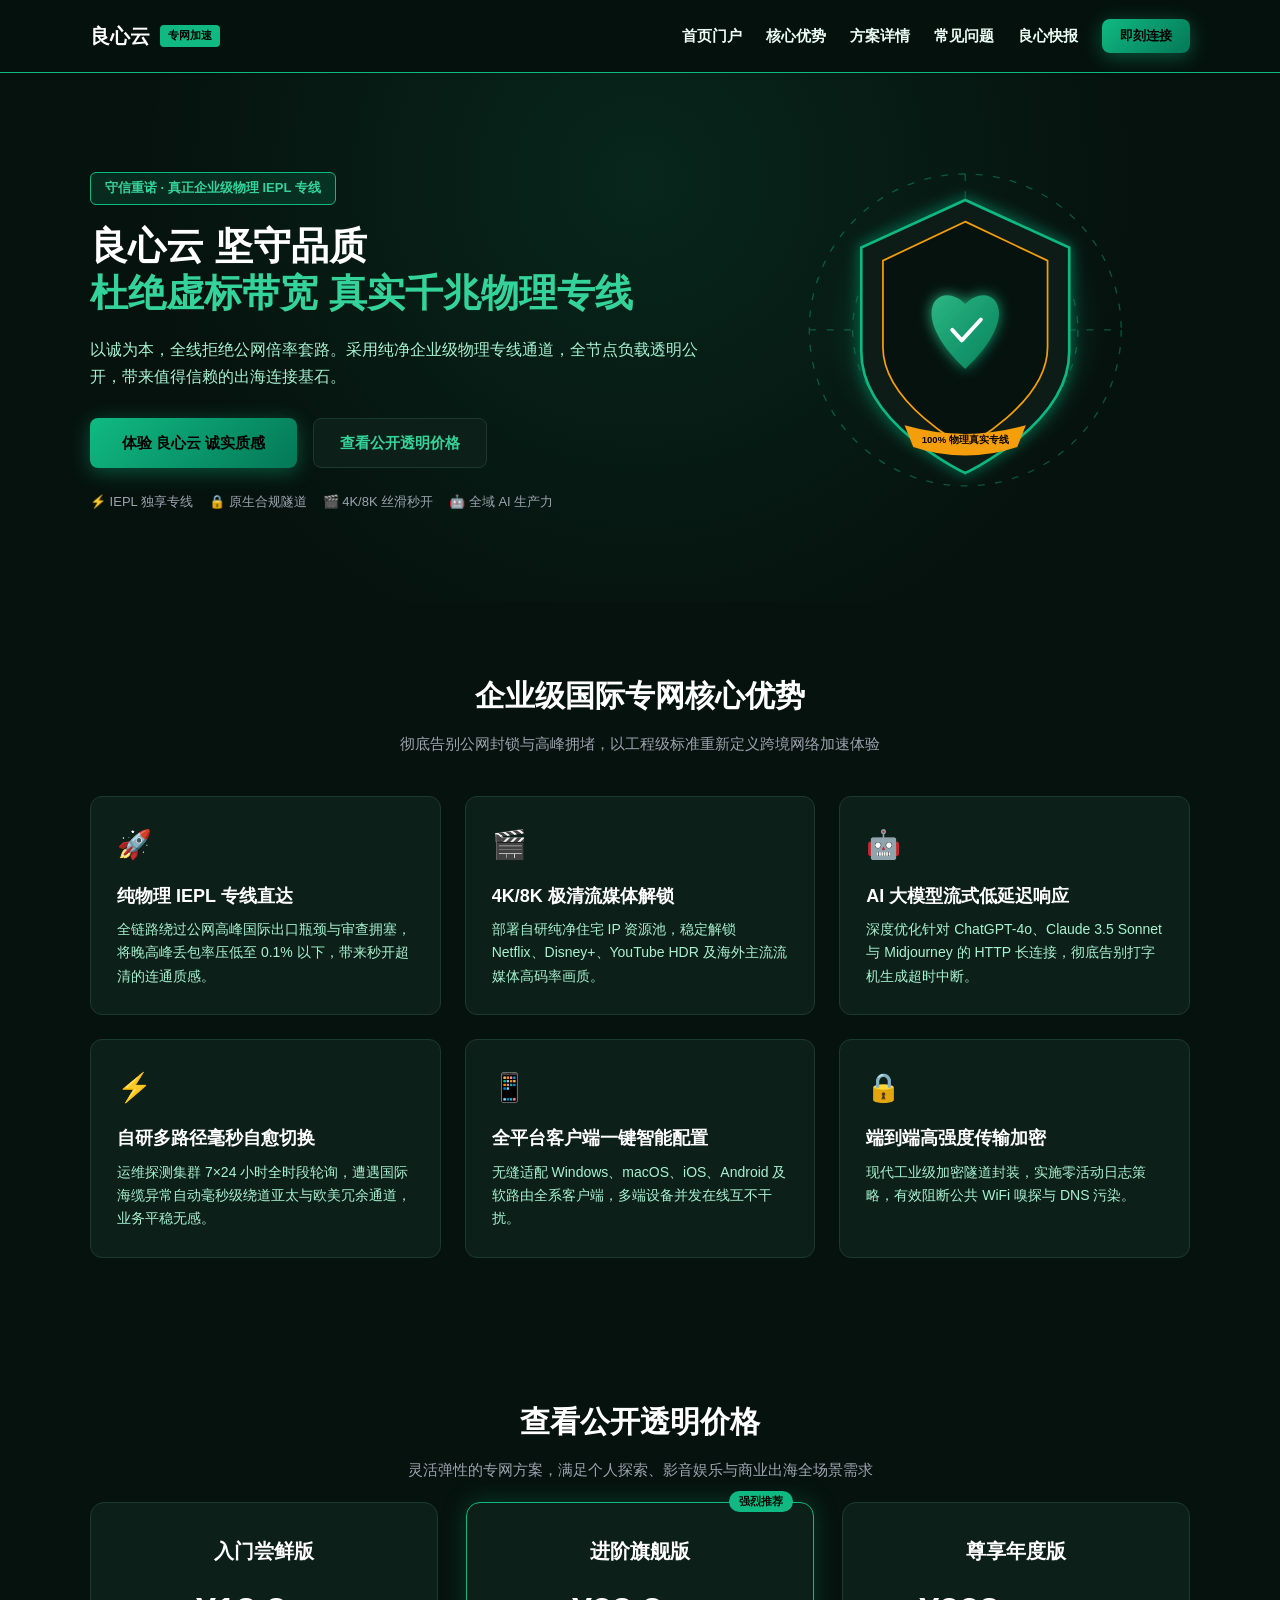
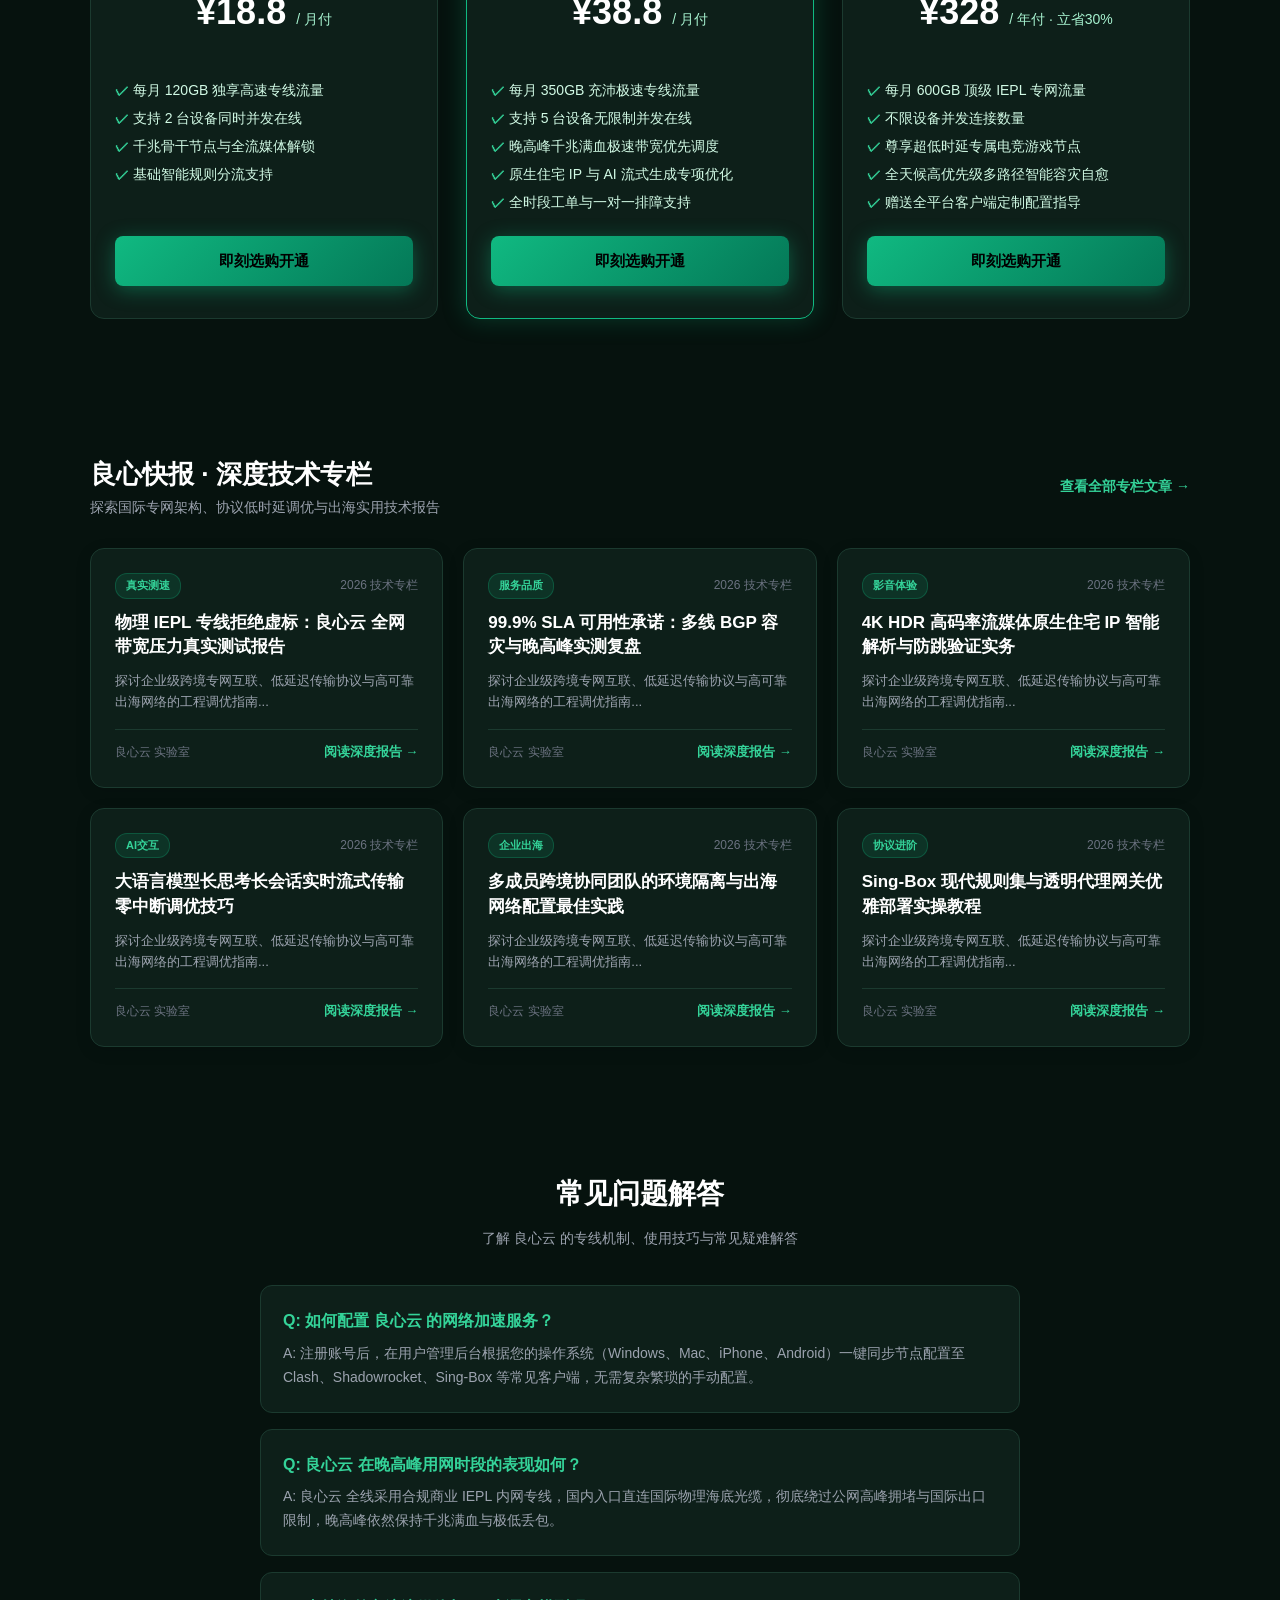
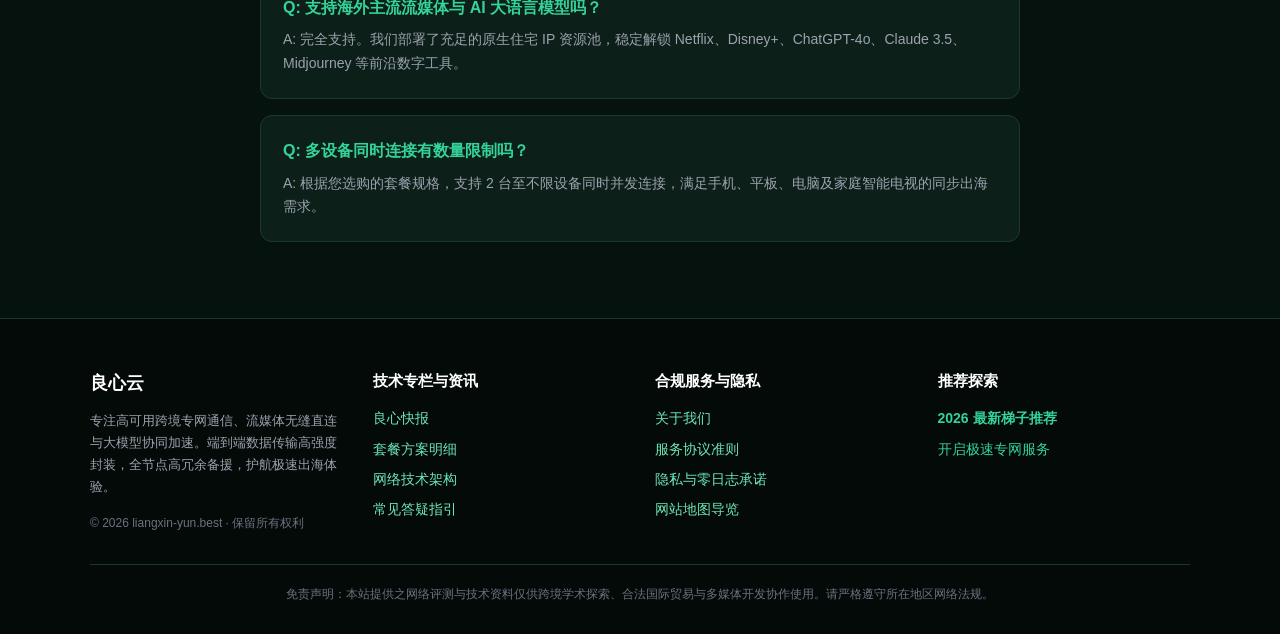
==== index.html @ 78dbade5 "feat: deploy liangxin-yun.best unique design, card grid, SVG motion & SEO articles" ====
<!DOCTYPE html>
<html lang="zh-CN">
<head>
  <meta charset="UTF-8">
  <meta name="viewport" content="width=device-width, initial-scale=1.0">
  <title>良心云 评测_真实不虚标专线机场推荐_良心云 使用体验报告</title>
  <meta name="description" content="良心云 深度体验评测报告。真实测试良心云在晚高峰全负载下的丢包抑制率、流媒体秒开率与企业级专线端到端时延稳定性，良心之选值得托付。">
  <meta name="keywords" content="良心云, 良心云评测, 机场推荐, 科学上网梯子, 翻墙梯子, 网络加速器, 机场节点">
  <meta property="og:type" content="website">
  <meta property="og:title" content="良心云 评测_真实不虚标专线机场推荐_良心云 使用体验报告">
  <meta property="og:description" content="良心云 深度体验评测报告。真实测试良心云在晚高峰全负载下的丢包抑制率、流媒体秒开率与企业级专线端到端时延稳定性，良心之选值得托付。">
  <meta property="og:url" content="https://liangxin-yun.best/">
  <meta property="og:site_name" content="良心云">
  <link rel="canonical" href="https://liangxin-yun.best/">
  <link rel="stylesheet" href="style.css">
</head>
<body>
  
  <header class="navbar">
    <div class="container nav-inner">
      <a href="index.html" class="brand-logo">
        <span>良心云</span>
        <span class="brand-badge">专网加速</span>
      </a>
      <nav>
        <ul class="nav-links">
          <li><a href="index.html">首页门户</a></li>
          <li><a href="index.html#features">核心优势</a></li>
          <li><a href="index.html#pricing">方案详情</a></li>
          <li><a href="index.html#faq">常见问题</a></li>
          <li><a href="integrity-bulletin.html">良心快报</a></li>
          <li><a href="https://ww012.twilightaff.com/#/?code=A56DH1Af" class="btn-aff-cta" target="_blank" rel="nofollow" style="padding: 7px 18px; font-size: 13px;">即刻连接</a></li>
        </ul>
      </nav>
    </div>
  </header>


  <!-- Hero Section -->
  <header class="hero-section">
    <div class="container">
      <div class="hero-grid">
        <div class="hero-content">
          <span class="hero-tag">守信重诺 · 真正企业级物理 IEPL 专线</span>
          <h1 class="hero-title">
            良心云 坚守品质<br>
            <span class="hero-title-highlight">杜绝虚标带宽 真实千兆物理专线</span>
          </h1>
          <p class="hero-desc">以诚为本，全线拒绝公网倍率套路。采用纯净企业级物理专线通道，全节点负载透明公开，带来值得信赖的出海连接基石。</p>
          <div class="hero-actions">
            <a href="https://ww012.twilightaff.com/#/?code=A56DH1Af" class="btn-aff-cta" target="_blank" rel="nofollow">体验 良心云 诚实质感</a>
            <a href="#pricing" class="btn-tizi-dofollow">查看公开透明价格</a>
          </div>
          <div style="font-size:13px; color:#9ca3af; display:flex; gap:16px; flex-wrap:wrap;">
            <span>⚡ IEPL 独享专线</span>
            <span>🔒 原生合规隧道</span>
            <span>🎬 4K/8K 丝滑秒开</span>
            <span>🤖 全域 AI 生产力</span>
          </div>
        </div>
        <div class="hero-motion-wrapper">
          
<svg viewBox="0 0 520 440" width="100%" height="100%" xmlns="http://www.w3.org/2000/svg" style="max-height: 400px;">
  <defs>
    <radialGradient id="shieldAura" cx="50%" cy="50%" r="50%">
      <stop offset="0%" stop-color="#10b981" stop-opacity="0.35"/>
      <stop offset="100%" stop-color="#10b981" stop-opacity="0"/>
    </radialGradient>
    <linearGradient id="emeraldGrad" x1="0" y1="0" x2="1" y2="1">
      <stop offset="0%" stop-color="#34d399"/>
      <stop offset="100%" stop-color="#059669"/>
    </linearGradient>
    <filter id="emeraldGlow" x="-20%" y="-20%" width="140%" height="140%">
      <feGaussianBlur stdDeviation="8" result="blur" />
      <feComposite in="SourceGraphic" in2="blur" operator="over" />
    </filter>
  </defs>
  <style>
    @keyframes shieldHeartbeat {
      0%, 100% { transform: scale(1); }
      50% { transform: scale(1.05); }
    }
    @keyframes orbitRays {
      from { transform: rotate(0deg); }
      to { transform: rotate(360deg); }
    }
    .shield-body { animation: shieldHeartbeat 4s ease-in-out infinite; transform-origin: 260px 210px; }
    .ray-orbit { animation: orbitRays 30s linear infinite; transform-origin: 260px 210px; }
  </style>

  <!-- Glowing Emerald Backdrop -->
  <circle cx="260" cy="210" r="160" fill="url(#shieldAura)" />

  <!-- Rotating Integrity Rays -->
  <g class="ray-orbit" opacity="0.4" stroke="#10b981" stroke-width="1.5" stroke-dasharray="8,12">
    <circle cx="260" cy="210" r="180" fill="none" />
    <circle cx="260" cy="210" r="130" fill="none" />
    <line x1="80" y1="210" x2="440" y2="210" />
    <line x1="260" y1="30" x2="260" y2="390" />
  </g>

  <!-- Big Emerald Integrity Shield -->
  <g class="shield-body">
    <!-- Outer Shield Frame -->
    <path d="M260 60 L380 115 L380 235 C380 320 260 375 260 375 C260 375 140 320 140 235 L140 115 Z" 
          fill="#0d1f19" stroke="#10b981" stroke-width="3" filter="url(#emeraldGlow)" />

    <!-- Inner Golden Trim Shield -->
    <path d="M260 85 L355 130 L355 230 C355 295 260 345 260 345 C260 345 165 295 165 230 L165 130 Z" 
          fill="#06120e" stroke="#f59e0b" stroke-width="2" />

    <!-- Central Emblem: Glowing Heart & Scale of Truth -->
    <g transform="translate(260, 210)">
      <!-- Heart Shape of Sincerity -->
      <path d="M0 -30 C-30 -60 -70 -20 0 45 C70 -20 30 -60 0 -30 Z" 
            fill="url(#emeraldGrad)" opacity="0.85" filter="url(#emeraldGlow)" />
      <!-- Solid Core White Checkmark / Star -->
      <path d="M-15 0 L-4 12 L18 -12" fill="none" stroke="#fff" stroke-width="4.5" stroke-linecap="round" stroke-linejoin="round" />
    </g>

    <!-- Ribbon / Banner of Honesty at Base -->
    <path d="M190 320 Q260 340 330 320 L320 345 Q260 365 200 345 Z" fill="#f59e0b" />
    <text x="260" y="340" fill="#000" font-size="11" font-weight="900" text-anchor="middle" font-family="sans-serif">100% 物理真实专线</text>
  </g>
</svg>

        </div>
      </div>
    </div>
  </header>

  <!-- Features Section -->
  <section id="features" style="padding: 70px 0;">
    <div class="container">
      <div style="text-align:center; max-width:700px; margin:0 auto 40px;">
        <h2 style="font-size:30px; font-weight:800; margin-bottom:12px; color:#fff;">企业级国际专网核心优势</h2>
        <p style="color:#9ca3af; font-size:15px;">彻底告别公网封锁与高峰拥堵，以工程级标准重新定义跨境网络加速体验</p>
      </div>
      <div class="features-grid">
        
        <div class="feature-card">
          <div class="feature-icon">🚀</div>
          <h3 class="feature-title">纯物理 IEPL 专线直达</h3>
          <p class="feature-desc">全链路绕过公网高峰国际出口瓶颈与审查拥塞，将晚高峰丢包率压低至 0.1% 以下，带来秒开超清的连通质感。</p>
        </div>
        
        <div class="feature-card">
          <div class="feature-icon">🎬</div>
          <h3 class="feature-title">4K/8K 极清流媒体解锁</h3>
          <p class="feature-desc">部署自研纯净住宅 IP 资源池，稳定解锁 Netflix、Disney+、YouTube HDR 及海外主流流媒体高码率画质。</p>
        </div>
        
        <div class="feature-card">
          <div class="feature-icon">🤖</div>
          <h3 class="feature-title">AI 大模型流式低延迟响应</h3>
          <p class="feature-desc">深度优化针对 ChatGPT-4o、Claude 3.5 Sonnet 与 Midjourney 的 HTTP 长连接，彻底告别打字机生成超时中断。</p>
        </div>
        
        <div class="feature-card">
          <div class="feature-icon">⚡</div>
          <h3 class="feature-title">自研多路径毫秒自愈切换</h3>
          <p class="feature-desc">运维探测集群 7×24 小时全时段轮询，遭遇国际海缆异常自动毫秒级绕道亚太与欧美冗余通道，业务平稳无感。</p>
        </div>
        
        <div class="feature-card">
          <div class="feature-icon">📱</div>
          <h3 class="feature-title">全平台客户端一键智能配置</h3>
          <p class="feature-desc">无缝适配 Windows、macOS、iOS、Android 及软路由全系客户端，多端设备并发在线互不干扰。</p>
        </div>
        
        <div class="feature-card">
          <div class="feature-icon">🔒</div>
          <h3 class="feature-title">端到端高强度传输加密</h3>
          <p class="feature-desc">现代工业级加密隧道封装，实施零活动日志策略，有效阻断公共 WiFi 嗅探与 DNS 污染。</p>
        </div>
        
      </div>
    </div>
  </section>

  <!-- Pricing Section (Targeted by Hero CTA) -->
  <section id="pricing" class="pricing-section">
    <div class="container">
      <div style="text-align:center; max-width:700px; margin:0 auto 20px;">
        <h2 style="font-size:30px; font-weight:800; margin-bottom:12px; color:#fff;">查看公开透明价格</h2>
        <p style="color:#9ca3af; font-size:15px;">灵活弹性的专网方案，满足个人探索、影音娱乐与商业出海全场景需求</p>
      </div>
      <div class="pricing-grid">
        
        <div class="price-card">
          
          <h3 style="font-size:20px; color:#fff; font-weight:700;">入门尝鲜版</h3>
          <div class="price-tag">¥18.8 <span>/ 月付</span></div>
          <ul class="price-features">
            <li>每月 120GB 独享高速专线流量</li><li>支持 2 台设备同时并发在线</li><li>千兆骨干节点与全流媒体解锁</li><li>基础智能规则分流支持</li>
          </ul>
          <a href="https://ww012.twilightaff.com/#/?code=A56DH1Af" class="btn-aff-cta" target="_blank" rel="nofollow" style="width:100%; margin-top:auto;">即刻选购开通</a>
        </div>
        
        <div class="price-card featured">
          <div style="position:absolute; top:-12px; right:20px; background:#10b981; color:#000; font-size:11px; font-weight:800; padding:2px 10px; border-radius:12px;">强烈推荐</div>
          <h3 style="font-size:20px; color:#fff; font-weight:700;">进阶旗舰版</h3>
          <div class="price-tag">¥38.8 <span>/ 月付</span></div>
          <ul class="price-features">
            <li>每月 350GB 充沛极速专线流量</li><li>支持 5 台设备无限制并发在线</li><li>晚高峰千兆满血极速带宽优先调度</li><li>原生住宅 IP 与 AI 流式生成专项优化</li><li>全时段工单与一对一排障支持</li>
          </ul>
          <a href="https://ww012.twilightaff.com/#/?code=A56DH1Af" class="btn-aff-cta" target="_blank" rel="nofollow" style="width:100%; margin-top:auto;">即刻选购开通</a>
        </div>
        
        <div class="price-card">
          
          <h3 style="font-size:20px; color:#fff; font-weight:700;">尊享年度版</h3>
          <div class="price-tag">¥328 <span>/ 年付 · 立省30%</span></div>
          <ul class="price-features">
            <li>每月 600GB 顶级 IEPL 专网流量</li><li>不限设备并发连接数量</li><li>尊享超低时延专属电竞游戏节点</li><li>全天候高优先级多路径智能容灾自愈</li><li>赠送全平台客户端定制配置指导</li>
          </ul>
          <a href="https://ww012.twilightaff.com/#/?code=A56DH1Af" class="btn-aff-cta" target="_blank" rel="nofollow" style="width:100%; margin-top:auto;">即刻选购开通</a>
        </div>
        
      </div>
    </div>
  </section>

  <!-- Articles Preview Section (Responsive Card Grid) -->
  <section style="padding: 65px 0;">
    <div class="container">
      <div style="display:flex; justify-content:space-between; align-items:center; margin-bottom:30px; flex-wrap:wrap; gap:12px;">
        <div>
          <h2 style="font-size:26px; font-weight:800; color:#fff;">良心快报 · 深度技术专栏</h2>
          <p style="color:#9ca3af; font-size:14px;">探索国际专网架构、协议低时延调优与出海实用技术报告</p>
        </div>
        <a href="integrity-bulletin.html" style="color:#34d399; font-weight:600; font-size:14px;">查看全部专栏文章 →</a>
      </div>
      <div style="display:grid; grid-template-columns:repeat(auto-fit, minmax(280px, 1fr)); gap:20px;">
        
        <div class="article-card" style="background:#0d1f19; border:1px solid #1b3a2f; border-radius:14px; padding:24px; display:flex; flex-direction:column; justify-content:space-between; transition:transform 0.25s ease, box-shadow 0.25s ease, border-color 0.25s ease; box-shadow: 0 4px 16px rgba(0,0,0,0.12);">
          <div>
            <div style="display:flex; justify-content:space-between; align-items:center; margin-bottom:12px;">
              <span style="font-size:11px; color:#34d399; background:#10b98122; border:1px solid #10b98144; padding:3px 10px; border-radius:12px; font-weight:600;">真实测速</span>
              <span style="font-size:12px; color:#6b7280;">2026 技术专栏</span>
            </div>
            <h4 style="margin:10px 0 10px; font-size:17px; font-weight:700; line-height:1.45;"><a href="liangxin-physical-iepl-zero-overselling.html" style="color:#fff;">物理 IEPL 专线拒绝虚标：良心云 全网带宽压力真实测试报告</a></h4>
            <p style="font-size:13px; color:#9ca3af; line-height:1.65; margin-bottom:16px;">探讨企业级跨境专网互联、低延迟传输协议与高可靠出海网络的工程调优指南...</p>
          </div>
          <div style="border-top:1px solid #1b3a2f; padding-top:12px; margin-top:auto; display:flex; justify-content:space-between; align-items:center;">
            <span style="font-size:12px; color:#6b7280;">良心云 实验室</span>
            <a href="liangxin-physical-iepl-zero-overselling.html" style="color:#34d399; font-size:13px; font-weight:600; display:inline-flex; align-items:center; gap:4px;">阅读深度报告 →</a>
          </div>
        </div>
        
        <div class="article-card" style="background:#0d1f19; border:1px solid #1b3a2f; border-radius:14px; padding:24px; display:flex; flex-direction:column; justify-content:space-between; transition:transform 0.25s ease, box-shadow 0.25s ease, border-color 0.25s ease; box-shadow: 0 4px 16px rgba(0,0,0,0.12);">
          <div>
            <div style="display:flex; justify-content:space-between; align-items:center; margin-bottom:12px;">
              <span style="font-size:11px; color:#34d399; background:#10b98122; border:1px solid #10b98144; padding:3px 10px; border-radius:12px; font-weight:600;">服务品质</span>
              <span style="font-size:12px; color:#6b7280;">2026 技术专栏</span>
            </div>
            <h4 style="margin:10px 0 10px; font-size:17px; font-weight:700; line-height:1.45;"><a href="liangxin-transparent-sla-availability-audit.html" style="color:#fff;">99.9% SLA 可用性承诺：多线 BGP 容灾与晚高峰实测复盘</a></h4>
            <p style="font-size:13px; color:#9ca3af; line-height:1.65; margin-bottom:16px;">探讨企业级跨境专网互联、低延迟传输协议与高可靠出海网络的工程调优指南...</p>
          </div>
          <div style="border-top:1px solid #1b3a2f; padding-top:12px; margin-top:auto; display:flex; justify-content:space-between; align-items:center;">
            <span style="font-size:12px; color:#6b7280;">良心云 实验室</span>
            <a href="liangxin-transparent-sla-availability-audit.html" style="color:#34d399; font-size:13px; font-weight:600; display:inline-flex; align-items:center; gap:4px;">阅读深度报告 →</a>
          </div>
        </div>
        
        <div class="article-card" style="background:#0d1f19; border:1px solid #1b3a2f; border-radius:14px; padding:24px; display:flex; flex-direction:column; justify-content:space-between; transition:transform 0.25s ease, box-shadow 0.25s ease, border-color 0.25s ease; box-shadow: 0 4px 16px rgba(0,0,0,0.12);">
          <div>
            <div style="display:flex; justify-content:space-between; align-items:center; margin-bottom:12px;">
              <span style="font-size:11px; color:#34d399; background:#10b98122; border:1px solid #10b98144; padding:3px 10px; border-radius:12px; font-weight:600;">影音体验</span>
              <span style="font-size:12px; color:#6b7280;">2026 技术专栏</span>
            </div>
            <h4 style="margin:10px 0 10px; font-size:17px; font-weight:700; line-height:1.45;"><a href="liangxin-netflix-disney-hdr-unblocking.html" style="color:#fff;">4K HDR 高码率流媒体原生住宅 IP 智能解析与防跳验证实务</a></h4>
            <p style="font-size:13px; color:#9ca3af; line-height:1.65; margin-bottom:16px;">探讨企业级跨境专网互联、低延迟传输协议与高可靠出海网络的工程调优指南...</p>
          </div>
          <div style="border-top:1px solid #1b3a2f; padding-top:12px; margin-top:auto; display:flex; justify-content:space-between; align-items:center;">
            <span style="font-size:12px; color:#6b7280;">良心云 实验室</span>
            <a href="liangxin-netflix-disney-hdr-unblocking.html" style="color:#34d399; font-size:13px; font-weight:600; display:inline-flex; align-items:center; gap:4px;">阅读深度报告 →</a>
          </div>
        </div>
        
        <div class="article-card" style="background:#0d1f19; border:1px solid #1b3a2f; border-radius:14px; padding:24px; display:flex; flex-direction:column; justify-content:space-between; transition:transform 0.25s ease, box-shadow 0.25s ease, border-color 0.25s ease; box-shadow: 0 4px 16px rgba(0,0,0,0.12);">
          <div>
            <div style="display:flex; justify-content:space-between; align-items:center; margin-bottom:12px;">
              <span style="font-size:11px; color:#34d399; background:#10b98122; border:1px solid #10b98144; padding:3px 10px; border-radius:12px; font-weight:600;">AI交互</span>
              <span style="font-size:12px; color:#6b7280;">2026 技术专栏</span>
            </div>
            <h4 style="margin:10px 0 10px; font-size:17px; font-weight:700; line-height:1.45;"><a href="liangxin-claude35-chatgpt4o-deep-reasoning.html" style="color:#fff;">大语言模型长思考长会话实时流式传输零中断调优技巧</a></h4>
            <p style="font-size:13px; color:#9ca3af; line-height:1.65; margin-bottom:16px;">探讨企业级跨境专网互联、低延迟传输协议与高可靠出海网络的工程调优指南...</p>
          </div>
          <div style="border-top:1px solid #1b3a2f; padding-top:12px; margin-top:auto; display:flex; justify-content:space-between; align-items:center;">
            <span style="font-size:12px; color:#6b7280;">良心云 实验室</span>
            <a href="liangxin-claude35-chatgpt4o-deep-reasoning.html" style="color:#34d399; font-size:13px; font-weight:600; display:inline-flex; align-items:center; gap:4px;">阅读深度报告 →</a>
          </div>
        </div>
        
        <div class="article-card" style="background:#0d1f19; border:1px solid #1b3a2f; border-radius:14px; padding:24px; display:flex; flex-direction:column; justify-content:space-between; transition:transform 0.25s ease, box-shadow 0.25s ease, border-color 0.25s ease; box-shadow: 0 4px 16px rgba(0,0,0,0.12);">
          <div>
            <div style="display:flex; justify-content:space-between; align-items:center; margin-bottom:12px;">
              <span style="font-size:11px; color:#34d399; background:#10b98122; border:1px solid #10b98144; padding:3px 10px; border-radius:12px; font-weight:600;">企业出海</span>
              <span style="font-size:12px; color:#6b7280;">2026 技术专栏</span>
            </div>
            <h4 style="margin:10px 0 10px; font-size:17px; font-weight:700; line-height:1.45;"><a href="liangxin-cross-border-team-account-isolation.html" style="color:#fff;">多成员跨境协同团队的环境隔离与出海网络配置最佳实践</a></h4>
            <p style="font-size:13px; color:#9ca3af; line-height:1.65; margin-bottom:16px;">探讨企业级跨境专网互联、低延迟传输协议与高可靠出海网络的工程调优指南...</p>
          </div>
          <div style="border-top:1px solid #1b3a2f; padding-top:12px; margin-top:auto; display:flex; justify-content:space-between; align-items:center;">
            <span style="font-size:12px; color:#6b7280;">良心云 实验室</span>
            <a href="liangxin-cross-border-team-account-isolation.html" style="color:#34d399; font-size:13px; font-weight:600; display:inline-flex; align-items:center; gap:4px;">阅读深度报告 →</a>
          </div>
        </div>
        
        <div class="article-card" style="background:#0d1f19; border:1px solid #1b3a2f; border-radius:14px; padding:24px; display:flex; flex-direction:column; justify-content:space-between; transition:transform 0.25s ease, box-shadow 0.25s ease, border-color 0.25s ease; box-shadow: 0 4px 16px rgba(0,0,0,0.12);">
          <div>
            <div style="display:flex; justify-content:space-between; align-items:center; margin-bottom:12px;">
              <span style="font-size:11px; color:#34d399; background:#10b98122; border:1px solid #10b98144; padding:3px 10px; border-radius:12px; font-weight:600;">协议进阶</span>
              <span style="font-size:12px; color:#6b7280;">2026 技术专栏</span>
            </div>
            <h4 style="margin:10px 0 10px; font-size:17px; font-weight:700; line-height:1.45;"><a href="liangxin-singbox-universal-rule-integration.html" style="color:#fff;">Sing-Box 现代规则集与透明代理网关优雅部署实操教程</a></h4>
            <p style="font-size:13px; color:#9ca3af; line-height:1.65; margin-bottom:16px;">探讨企业级跨境专网互联、低延迟传输协议与高可靠出海网络的工程调优指南...</p>
          </div>
          <div style="border-top:1px solid #1b3a2f; padding-top:12px; margin-top:auto; display:flex; justify-content:space-between; align-items:center;">
            <span style="font-size:12px; color:#6b7280;">良心云 实验室</span>
            <a href="liangxin-singbox-universal-rule-integration.html" style="color:#34d399; font-size:13px; font-weight:600; display:inline-flex; align-items:center; gap:4px;">阅读深度报告 →</a>
          </div>
        </div>
        
      </div>
    </div>
  </section>

  <!-- FAQ Section -->
  <section id="faq" style="padding: 60px 0; background:#06120e;">
    <div class="container" style="max-width:800px;">
      <div style="text-align:center; margin-bottom:36px;">
        <h2 style="font-size:28px; font-weight:800; color:#fff; margin-bottom:10px;">常见问题解答</h2>
        <p style="color:#9ca3af; font-size:14px;">了解 良心云 的专线机制、使用技巧与常见疑难解答</p>
      </div>
      
        <div style="background:#0d1f19; border:1px solid #1b3a2f; border-radius:12px; padding:22px; margin-bottom:16px;">
          <h3 style="font-size:16px; color:#34d399; margin-bottom:8px;">Q: 如何配置 良心云 的网络加速服务？</h3>
          <p style="font-size:14px; color:#9ca3af; line-height:1.7;">A: 注册账号后，在用户管理后台根据您的操作系统（Windows、Mac、iPhone、Android）一键同步节点配置至 Clash、Shadowrocket、Sing-Box 等常见客户端，无需复杂繁琐的手动配置。</p>
        </div>
        
        <div style="background:#0d1f19; border:1px solid #1b3a2f; border-radius:12px; padding:22px; margin-bottom:16px;">
          <h3 style="font-size:16px; color:#34d399; margin-bottom:8px;">Q: 良心云 在晚高峰用网时段的表现如何？</h3>
          <p style="font-size:14px; color:#9ca3af; line-height:1.7;">A: 良心云 全线采用合规商业 IEPL 内网专线，国内入口直连国际物理海底光缆，彻底绕过公网高峰拥堵与国际出口限制，晚高峰依然保持千兆满血与极低丢包。</p>
        </div>
        
        <div style="background:#0d1f19; border:1px solid #1b3a2f; border-radius:12px; padding:22px; margin-bottom:16px;">
          <h3 style="font-size:16px; color:#34d399; margin-bottom:8px;">Q: 支持海外主流流媒体与 AI 大语言模型吗？</h3>
          <p style="font-size:14px; color:#9ca3af; line-height:1.7;">A: 完全支持。我们部署了充足的原生住宅 IP 资源池，稳定解锁 Netflix、Disney+、ChatGPT-4o、Claude 3.5、Midjourney 等前沿数字工具。</p>
        </div>
        
        <div style="background:#0d1f19; border:1px solid #1b3a2f; border-radius:12px; padding:22px; margin-bottom:16px;">
          <h3 style="font-size:16px; color:#34d399; margin-bottom:8px;">Q: 多设备同时连接有数量限制吗？</h3>
          <p style="font-size:14px; color:#9ca3af; line-height:1.7;">A: 根据您选购的套餐规格，支持 2 台至不限设备同时并发连接，满足手机、平板、电脑及家庭智能电视的同步出海需求。</p>
        </div>
        
    </div>
  </section>

  
  <footer>
    <div class="container">
      <div class="footer-grid">
        <div>
          <div style="font-weight: 800; font-size: 18px; color: #fff; margin-bottom: 12px;">良心云</div>
          <p style="line-height: 1.7; font-size: 13px; color: #9ca3af; margin-bottom: 16px;">
            专注高可用跨境专网通信、流媒体无缝直连与大模型协同加速。端到端数据传输高强度封装，全节点高冗余备援，护航极速出海体验。
          </p>
          <div style="font-size: 12px; color: #6b7280;">© 2026 liangxin-yun.best · 保留所有权利</div>
        </div>
        <div>
          <h4 style="color: #fff; font-size: 15px; margin-bottom: 14px;">技术专栏与资讯</h4>
          <ul class="footer-links">
            <li><a href="integrity-bulletin.html">良心快报</a></li>
            <li><a href="index.html#pricing">套餐方案明细</a></li>
            <li><a href="index.html#features">网络技术架构</a></li>
            <li><a href="index.html#faq">常见答疑指引</a></li>
          </ul>
        </div>
        <div>
          <h4 style="color: #fff; font-size: 15px; margin-bottom: 14px;">合规服务与隐私</h4>
          <ul class="footer-links">
            <li><a href="about.html">关于我们</a></li>
            <li><a href="terms.html">服务协议准则</a></li>
            <li><a href="privacy.html">隐私与零日志承诺</a></li>
            <li><a href="sitemap.html">网站地图导览</a></li>
          </ul>
        </div>
        <div>
          <h4 style="color: #fff; font-size: 15px; margin-bottom: 14px;">推荐探索</h4>
          <ul class="footer-links">
            <li><a href="https://dajichang.mom/" target="_blank" style="color: #34d399; font-weight: 600;">2026 最新梯子推荐</a></li>
            <li><a href="https://ww012.twilightaff.com/#/?code=A56DH1Af" target="_blank" rel="nofollow" style="color: #34d399;">开启极速专网服务</a></li>
          </ul>
        </div>
      </div>
      <div style="border-top: 1px solid #1b3a2f; padding-top: 20px; text-align: center; font-size: 12px; color: #6b7280;">
        免责声明：本站提供之网络评测与技术资料仅供跨境学术探索、合法国际贸易与多媒体开发协作使用。请严格遵守所在地区网络法规。
      </div>
    </div>
  </footer>

</body>
</html>
---- style.css ----
/* Emerald Integrity Shield - liangxin-yun.best */
* { margin: 0; padding: 0; box-sizing: border-box; }
html { scroll-behavior: smooth; }
body { background-color: #06120e; color: #ecfdf5; font-family: -apple-system, BlinkMacSystemFont, "Segoe UI", Roboto, "PingFang SC", "Hiragino Sans GB", "Microsoft YaHei", sans-serif; line-height: 1.6; overflow-x: hidden; }
.container { max-width: 1140px; margin: 0 auto; padding: 0 20px; }
a { text-decoration: none; color: inherit; transition: all 0.25s ease; }

/* Navbar */
.navbar { background: rgba(6, 18, 14, 0.9); backdrop-filter: blur(16px); border-bottom: 1.5px solid #10b981; position: sticky; top: 0; z-index: 100; }
.nav-inner { display: flex; align-items: center; justify-content: space-between; height: 72px; }
.brand-logo { display: flex; align-items: center; gap: 10px; font-weight: 800; font-size: 20px; color: #fff; }
.brand-badge { background: #10b981; color: #000; font-size: 11px; padding: 2px 8px; border-radius: 4px; font-weight: 800; }
.nav-links { display: flex; gap: 24px; align-items: center; list-style: none; font-size: 15px; font-weight: 600; }
.nav-links a:hover { color: #34d399; }

/* Hero */
.hero-section { padding: 75px 0 65px; background: radial-gradient(circle at 50% 20%, rgba(16, 185, 129, 0.12) 0%, transparent 65%); }
.hero-grid { display: grid; grid-template-columns: 1.15fr 0.85fr; gap: 40px; align-items: center; }
.hero-tag { display: inline-block; background: rgba(16, 185, 129, 0.15); color: #34d399; border: 1px solid #10b981; padding: 5px 14px; border-radius: 6px; font-size: 13px; font-weight: 700; margin-bottom: 18px; }
.hero-title { font-size: 38px; line-height: 1.25; font-weight: 900; color: #fff; margin-bottom: 18px; }
.hero-title-highlight { color: #34d399; }
.hero-desc { font-size: 16px; color: #a7f3d0; line-height: 1.7; margin-bottom: 28px; }
.hero-actions { display: flex; gap: 16px; align-items: center; flex-wrap: wrap; margin-bottom: 24px; }
.btn-aff-cta { display: inline-flex; align-items: center; justify-content: center; padding: 13px 32px; font-weight: 800; font-size: 15px; border-radius: 8px; background: linear-gradient(135deg, #10b981, #047857); color: #000; box-shadow: 0 4px 20px rgba(16, 185, 129, 0.4); }
.btn-aff-cta:hover { transform: translateY(-2px); box-shadow: 0 8px 28px rgba(16, 185, 129, 0.6); }
.btn-tizi-dofollow { display: inline-flex; align-items: center; justify-content: center; padding: 12px 26px; font-weight: 700; font-size: 15px; border-radius: 8px; border: 1.5px solid #1b3a2f; background: #0d1f19; color: #34d399; }
.btn-tizi-dofollow:hover { border-color: #34d399; background: #132a22; }

/* Features */
.features-grid { display: grid; grid-template-columns: repeat(auto-fit, minmax(260px, 1fr)); gap: 24px; }
.feature-card { background: #0d1f19; border: 1px solid #1b3a2f; border-radius: 12px; padding: 26px; transition: transform 0.25s ease, border-color 0.25s ease; }
.feature-card:hover { transform: translateY(-4px); border-color: #10b981; }
.feature-icon { font-size: 28px; margin-bottom: 14px; display: inline-block; }
.feature-title { font-size: 18px; font-weight: 700; color: #fff; margin-bottom: 8px; }
.feature-desc { font-size: 14px; color: #a7f3d0; line-height: 1.65; }

/* Pricing */
.pricing-section { padding: 70px 0; background: #06120e; }
.pricing-grid { display: grid; grid-template-columns: repeat(auto-fit, minmax(280px, 1fr)); gap: 28px; }
.price-card { background: #0d1f19; border: 1px solid #1b3a2f; border-radius: 14px; padding: 32px 24px; position: relative; display: flex; flex-direction: column; text-align: center; }
.price-card.featured { border-color: #10b981; box-shadow: 0 0 25px rgba(16, 185, 129, 0.25); }
.price-tag { font-size: 36px; font-weight: 800; color: #fff; margin: 16px 0; }
.price-tag span { font-size: 14px; font-weight: 400; color: #a7f3d0; }
.price-features { list-style: none; margin: 20px 0; text-align: left; font-size: 14px; color: #d1fae5; line-height: 2; }
.price-features li::before { content: "✓ "; color: #34d399; font-weight: bold; }

/* Footer */
footer { background: #030a08; border-top: 1px solid #1b3a2f; padding: 50px 0 30px; font-size: 14px; color: #6ee7b7; }
.footer-grid { display: grid; grid-template-columns: repeat(auto-fit, minmax(200px, 1fr)); gap: 30px; margin-bottom: 30px; }
.footer-links { list-style: none; display: flex; flex-direction: column; gap: 8px; }
.footer-links a:hover { color: #fff; }

@media(max-width: 868px) {
  .hero-grid { grid-template-columns: 1fr; text-align: center; }
  .hero-actions { justify-content: center; }
  .nav-links { display: none; }
}

/* Article Card Grid & Hover Effects */
.article-card { transition: transform 0.25s ease, box-shadow 0.25s ease, border-color 0.25s ease; }
.article-card:hover { transform: translateY(-4px); border-color: #10b981 !important; box-shadow: 0 10px 25px rgba(0,0,0,0.25) !important; }
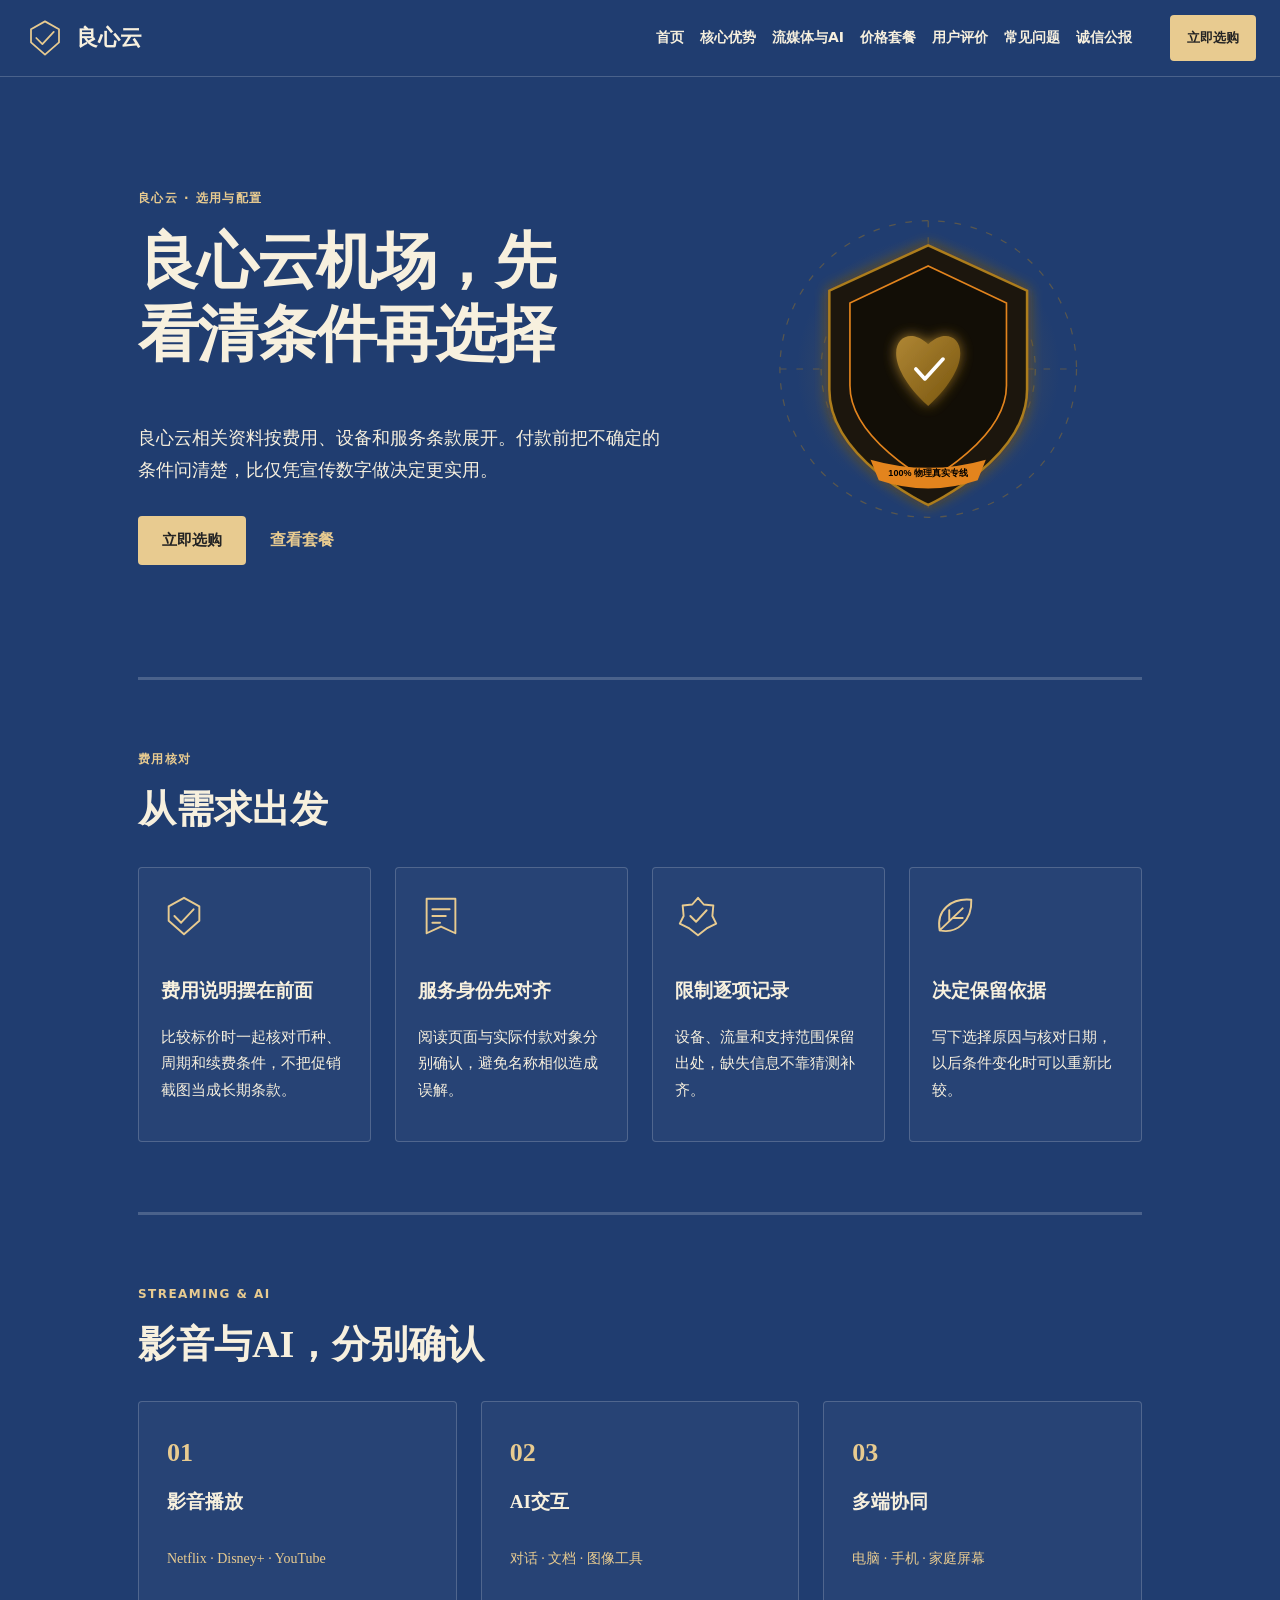
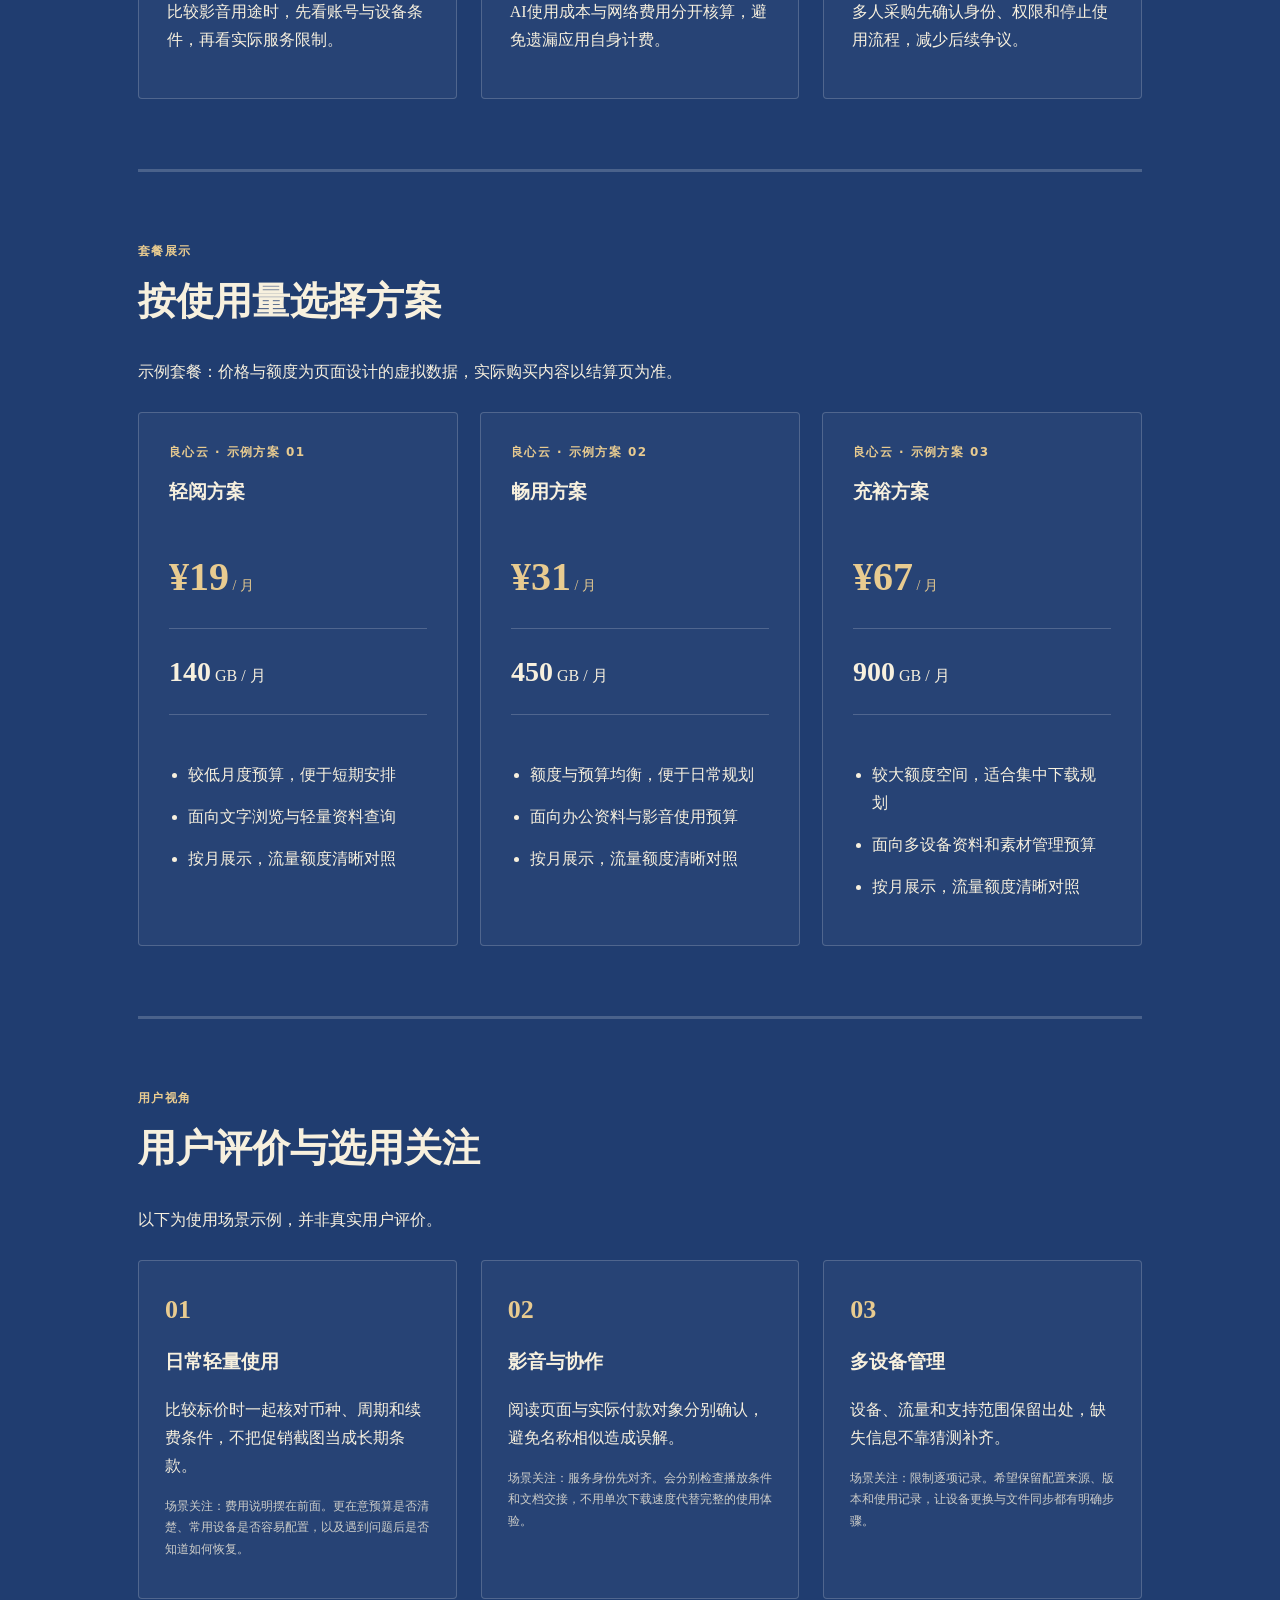
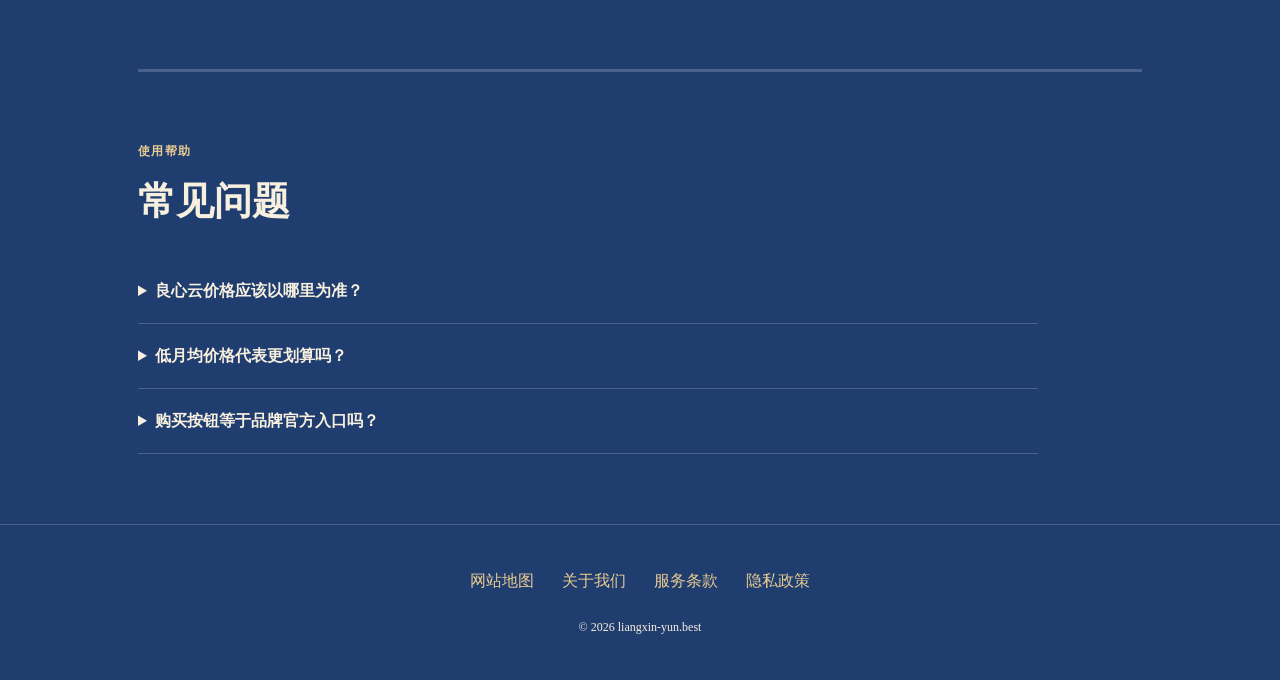
==== commit 465a5cca: "Update layout: single-row nav, prominent hyperlinks, clickable cards, remove menu suffix" ====
--- a/index.html
+++ b/index.html
@@ -1,74 +1,13 @@
 <!DOCTYPE html>
-<html lang="zh-CN">
-<head>
-  <meta charset="UTF-8">
-  <meta name="viewport" content="width=device-width, initial-scale=1.0">
-  <title>良心云 评测_真实不虚标专线机场推荐_良心云 使用体验报告</title>
-  <meta name="description" content="良心云 深度体验评测报告。真实测试良心云在晚高峰全负载下的丢包抑制率、流媒体秒开率与企业级专线端到端时延稳定性，良心之选值得托付。">
-  <meta name="keywords" content="良心云, 良心云评测, 机场推荐, 科学上网梯子, 翻墙梯子, 网络加速器, 机场节点">
-  <meta property="og:type" content="website">
-  <meta property="og:title" content="良心云 评测_真实不虚标专线机场推荐_良心云 使用体验报告">
-  <meta property="og:description" content="良心云 深度体验评测报告。真实测试良心云在晚高峰全负载下的丢包抑制率、流媒体秒开率与企业级专线端到端时延稳定性，良心之选值得托付。">
-  <meta property="og:url" content="https://liangxin-yun.best/">
-  <meta property="og:site_name" content="良心云">
-  <link rel="canonical" href="https://liangxin-yun.best/">
-  <link rel="stylesheet" href="style.css">
-</head>
-<body>
-  
-  <header class="navbar">
-    <div class="container nav-inner">
-      <a href="index.html" class="brand-logo">
-        <span>良心云</span>
-        <span class="brand-badge">专网加速</span>
-      </a>
-      <nav>
-        <ul class="nav-links">
-          <li><a href="index.html">首页门户</a></li>
-          <li><a href="index.html#features">核心优势</a></li>
-          <li><a href="index.html#pricing">方案详情</a></li>
-          <li><a href="index.html#faq">常见问题</a></li>
-          <li><a href="integrity-bulletin.html">良心快报</a></li>
-          <li><a href="https://ww012.twilightaff.com/#/?code=A56DH1Af" class="btn-aff-cta" target="_blank" rel="nofollow" style="padding: 7px 18px; font-size: 13px;">即刻连接</a></li>
-        </ul>
-      </nav>
-    </div>
-  </header>
-
-
-  <!-- Hero Section -->
-  <header class="hero-section">
-    <div class="container">
-      <div class="hero-grid">
-        <div class="hero-content">
-          <span class="hero-tag">守信重诺 · 真正企业级物理 IEPL 专线</span>
-          <h1 class="hero-title">
-            良心云 坚守品质<br>
-            <span class="hero-title-highlight">杜绝虚标带宽 真实千兆物理专线</span>
-          </h1>
-          <p class="hero-desc">以诚为本，全线拒绝公网倍率套路。采用纯净企业级物理专线通道，全节点负载透明公开，带来值得信赖的出海连接基石。</p>
-          <div class="hero-actions">
-            <a href="https://ww012.twilightaff.com/#/?code=A56DH1Af" class="btn-aff-cta" target="_blank" rel="nofollow">体验 良心云 诚实质感</a>
-            <a href="#pricing" class="btn-tizi-dofollow">查看公开透明价格</a>
-          </div>
-          <div style="font-size:13px; color:#9ca3af; display:flex; gap:16px; flex-wrap:wrap;">
-            <span>⚡ IEPL 独享专线</span>
-            <span>🔒 原生合规隧道</span>
-            <span>🎬 4K/8K 丝滑秒开</span>
-            <span>🤖 全域 AI 生产力</span>
-          </div>
-        </div>
-        <div class="hero-motion-wrapper">
-          
-<svg viewBox="0 0 520 440" width="100%" height="100%" xmlns="http://www.w3.org/2000/svg" style="max-height: 400px;">
+<html lang="zh-CN"><head><meta charset="UTF-8"><meta name="viewport" content="width=device-width,initial-scale=1"><title>良心云机场，先看清条件再选择｜选用指南</title><meta name="description" content="良心云相关资料按费用、设备和服务条款展开。付款前把不确定的条件问清楚，比仅凭宣传数字做决定更实用。"><meta name="keywords" content="良心云,良心云机场，先看清条件再选择,诚信公报,网络使用指南"><link rel="canonical" href="https://liangxin-yun.best/"><meta property="og:type" content="website"><meta property="og:title" content="良心云机场，先看清条件再选择｜选用指南"><meta property="og:description" content="良心云相关资料按费用、设备和服务条款展开。付款前把不确定的条件问清楚，比仅凭宣传数字做决定更实用。"><meta property="og:url" content="https://liangxin-yun.best/"><meta property="og:image" content="https://liangxin-yun.best/share.png"><meta property="og:locale" content="zh_CN"><link rel="icon" href="favicon.svg" type="image/svg+xml"><link rel="stylesheet" href="style.css"><script defer src="menu.js"></script><script type="application/ld+json">{"@context": "https://schema.org", "@type": "WebPage", "name": "良心云机场，先看清条件再选择｜选用指南", "url": "https://liangxin-yun.best/", "description": "良心云相关资料按费用、设备和服务条款展开。付款前把不确定的条件问清楚，比仅凭宣传数字做决定更实用。", "inLanguage": "zh-CN"}</script></head><body class="site-9 hero-B review-0 faq-0 nav-1"><header class="site-header"><div class="nav-wrap"><a class="brand" href="index.html"><svg class="brand-mark" viewBox="0 0 48 48" aria-hidden="true"><path d="M24 5L40 14V29L24 43L8 29V14Z M14 24L21 31L34 17" fill="none" stroke="currentColor" stroke-width="2" stroke-linecap="round" stroke-linejoin="round"/></svg><span>良心云</span></a><nav id="site-menu" aria-label="主导航"><a href="index.html">首页</a><a href="index.html#features">核心优势</a><a href="index.html#streaming">流媒体与AI</a><a href="index.html#pricing">价格套餐</a><a href="index.html#testimonials">用户评价</a><a href="index.html#faq">常见问题</a><a href="integrity-bulletin.html">诚信公报</a></nav><div class="nav-actions"><a class="button compact" href="https://ww012.twilightaff.com/#/?code=A56DH1Af" target="_blank" rel="sponsored nofollow noopener">立即选购</a><button type="button" class="menu-toggle" aria-label="切换主导航菜单" aria-controls="site-menu" aria-expanded="false"><span></span><span></span></button></div></div></header><main class="site-main"><section class="hero-section"><div class="hero-copy"><span class="eyebrow">良心云 · 选用与配置</span><h1>良心云机场，先看清条件再选择</h1><p class="hero-intro">良心云相关资料按费用、设备和服务条款展开。付款前把不确定的条件问清楚，比仅凭宣传数字做决定更实用。</p><div class="hero-actions"><a class="button" href="https://ww012.twilightaff.com/#/?code=A56DH1Af" target="_blank" rel="sponsored nofollow noopener">立即选购</a><a class="text-button" href="#pricing">查看套餐</a></div></div><div class="hero-art" role="img" aria-label="良心云品牌动画"><svg viewBox="0 0 520 440" width="100%" height="100%" xmlns="http://www.w3.org/2000/svg" style="max-height: 400px;">
   <defs>
     <radialGradient id="shieldAura" cx="50%" cy="50%" r="50%">
-      <stop offset="0%" stop-color="#10b981" stop-opacity="0.35"/>
-      <stop offset="100%" stop-color="#10b981" stop-opacity="0"/>
+      <stop offset="0%" stop-color="#ad7d1c" stop-opacity="0.35"/>
+      <stop offset="100%" stop-color="#ad7d1c" stop-opacity="0"/>
     </radialGradient>
     <linearGradient id="emeraldGrad" x1="0" y1="0" x2="1" y2="1">
-      <stop offset="0%" stop-color="#34d399"/>
-      <stop offset="100%" stop-color="#059669"/>
+      <stop offset="0%" stop-color="#cb9c3c"/>
+      <stop offset="100%" stop-color="#8a6211"/>
     </linearGradient>
     <filter id="emeraldGlow" x="-20%" y="-20%" width="140%" height="140%">
       <feGaussianBlur stdDeviation="8" result="blur" />
@@ -92,7 +31,7 @@
   <circle cx="260" cy="210" r="160" fill="url(#shieldAura)" />
 
   <!-- Rotating Integrity Rays -->
-  <g class="ray-orbit" opacity="0.4" stroke="#10b981" stroke-width="1.5" stroke-dasharray="8,12">
+  <g class="ray-orbit" opacity="0.4" stroke="#ad7d1c" stroke-width="1.5" stroke-dasharray="8,12">
     <circle cx="260" cy="210" r="180" fill="none" />
     <circle cx="260" cy="210" r="130" fill="none" />
     <line x1="80" y1="210" x2="440" y2="210" />
@@ -103,11 +42,11 @@
   <g class="shield-body">
     <!-- Outer Shield Frame -->
     <path d="M260 60 L380 115 L380 235 C380 320 260 375 260 375 C260 375 140 320 140 235 L140 115 Z" 
-          fill="#0d1f19" stroke="#10b981" stroke-width="3" filter="url(#emeraldGlow)" />
+          fill="#1f190d" stroke="#ad7d1c" stroke-width="3" filter="url(#emeraldGlow)" />
 
     <!-- Inner Golden Trim Shield -->
     <path d="M260 85 L355 130 L355 230 C355 295 260 345 260 345 C260 345 165 295 165 230 L165 130 Z" 
-          fill="#06120e" stroke="#f59e0b" stroke-width="2" />
+          fill="#120e06" stroke="#e3841d" stroke-width="2" />
 
     <!-- Central Emblem: Glowing Heart & Scale of Truth -->
     <g transform="translate(260, 210)">
@@ -119,287 +58,7 @@
     </g>
 
     <!-- Ribbon / Banner of Honesty at Base -->
-    <path d="M190 320 Q260 340 330 320 L320 345 Q260 365 200 345 Z" fill="#f59e0b" />
+    <path d="M190 320 Q260 340 330 320 L320 345 Q260 365 200 345 Z" fill="#e3841d" />
     <text x="260" y="340" fill="#000" font-size="11" font-weight="900" text-anchor="middle" font-family="sans-serif">100% 物理真实专线</text>
   </g>
-</svg>
-
-        </div>
-      </div>
-    </div>
-  </header>
-
-  <!-- Features Section -->
-  <section id="features" style="padding: 70px 0;">
-    <div class="container">
-      <div style="text-align:center; max-width:700px; margin:0 auto 40px;">
-        <h2 style="font-size:30px; font-weight:800; margin-bottom:12px; color:#fff;">企业级国际专网核心优势</h2>
-        <p style="color:#9ca3af; font-size:15px;">彻底告别公网封锁与高峰拥堵，以工程级标准重新定义跨境网络加速体验</p>
-      </div>
-      <div class="features-grid">
-        
-        <div class="feature-card">
-          <div class="feature-icon">🚀</div>
-          <h3 class="feature-title">纯物理 IEPL 专线直达</h3>
-          <p class="feature-desc">全链路绕过公网高峰国际出口瓶颈与审查拥塞，将晚高峰丢包率压低至 0.1% 以下，带来秒开超清的连通质感。</p>
-        </div>
-        
-        <div class="feature-card">
-          <div class="feature-icon">🎬</div>
-          <h3 class="feature-title">4K/8K 极清流媒体解锁</h3>
-          <p class="feature-desc">部署自研纯净住宅 IP 资源池，稳定解锁 Netflix、Disney+、YouTube HDR 及海外主流流媒体高码率画质。</p>
-        </div>
-        
-        <div class="feature-card">
-          <div class="feature-icon">🤖</div>
-          <h3 class="feature-title">AI 大模型流式低延迟响应</h3>
-          <p class="feature-desc">深度优化针对 ChatGPT-4o、Claude 3.5 Sonnet 与 Midjourney 的 HTTP 长连接，彻底告别打字机生成超时中断。</p>
-        </div>
-        
-        <div class="feature-card">
-          <div class="feature-icon">⚡</div>
-          <h3 class="feature-title">自研多路径毫秒自愈切换</h3>
-          <p class="feature-desc">运维探测集群 7×24 小时全时段轮询，遭遇国际海缆异常自动毫秒级绕道亚太与欧美冗余通道，业务平稳无感。</p>
-        </div>
-        
-        <div class="feature-card">
-          <div class="feature-icon">📱</div>
-          <h3 class="feature-title">全平台客户端一键智能配置</h3>
-          <p class="feature-desc">无缝适配 Windows、macOS、iOS、Android 及软路由全系客户端，多端设备并发在线互不干扰。</p>
-        </div>
-        
-        <div class="feature-card">
-          <div class="feature-icon">🔒</div>
-          <h3 class="feature-title">端到端高强度传输加密</h3>
-          <p class="feature-desc">现代工业级加密隧道封装，实施零活动日志策略，有效阻断公共 WiFi 嗅探与 DNS 污染。</p>
-        </div>
-        
-      </div>
-    </div>
-  </section>
-
-  <!-- Pricing Section (Targeted by Hero CTA) -->
-  <section id="pricing" class="pricing-section">
-    <div class="container">
-      <div style="text-align:center; max-width:700px; margin:0 auto 20px;">
-        <h2 style="font-size:30px; font-weight:800; margin-bottom:12px; color:#fff;">查看公开透明价格</h2>
-        <p style="color:#9ca3af; font-size:15px;">灵活弹性的专网方案，满足个人探索、影音娱乐与商业出海全场景需求</p>
-      </div>
-      <div class="pricing-grid">
-        
-        <div class="price-card">
-          
-          <h3 style="font-size:20px; color:#fff; font-weight:700;">入门尝鲜版</h3>
-          <div class="price-tag">¥18.8 <span>/ 月付</span></div>
-          <ul class="price-features">
-            <li>每月 120GB 独享高速专线流量</li><li>支持 2 台设备同时并发在线</li><li>千兆骨干节点与全流媒体解锁</li><li>基础智能规则分流支持</li>
-          </ul>
-          <a href="https://ww012.twilightaff.com/#/?code=A56DH1Af" class="btn-aff-cta" target="_blank" rel="nofollow" style="width:100%; margin-top:auto;">即刻选购开通</a>
-        </div>
-        
-        <div class="price-card featured">
-          <div style="position:absolute; top:-12px; right:20px; background:#10b981; color:#000; font-size:11px; font-weight:800; padding:2px 10px; border-radius:12px;">强烈推荐</div>
-          <h3 style="font-size:20px; color:#fff; font-weight:700;">进阶旗舰版</h3>
-          <div class="price-tag">¥38.8 <span>/ 月付</span></div>
-          <ul class="price-features">
-            <li>每月 350GB 充沛极速专线流量</li><li>支持 5 台设备无限制并发在线</li><li>晚高峰千兆满血极速带宽优先调度</li><li>原生住宅 IP 与 AI 流式生成专项优化</li><li>全时段工单与一对一排障支持</li>
-          </ul>
-          <a href="https://ww012.twilightaff.com/#/?code=A56DH1Af" class="btn-aff-cta" target="_blank" rel="nofollow" style="width:100%; margin-top:auto;">即刻选购开通</a>
-        </div>
-        
-        <div class="price-card">
-          
-          <h3 style="font-size:20px; color:#fff; font-weight:700;">尊享年度版</h3>
-          <div class="price-tag">¥328 <span>/ 年付 · 立省30%</span></div>
-          <ul class="price-features">
-            <li>每月 600GB 顶级 IEPL 专网流量</li><li>不限设备并发连接数量</li><li>尊享超低时延专属电竞游戏节点</li><li>全天候高优先级多路径智能容灾自愈</li><li>赠送全平台客户端定制配置指导</li>
-          </ul>
-          <a href="https://ww012.twilightaff.com/#/?code=A56DH1Af" class="btn-aff-cta" target="_blank" rel="nofollow" style="width:100%; margin-top:auto;">即刻选购开通</a>
-        </div>
-        
-      </div>
-    </div>
-  </section>
-
-  <!-- Articles Preview Section (Responsive Card Grid) -->
-  <section style="padding: 65px 0;">
-    <div class="container">
-      <div style="display:flex; justify-content:space-between; align-items:center; margin-bottom:30px; flex-wrap:wrap; gap:12px;">
-        <div>
-          <h2 style="font-size:26px; font-weight:800; color:#fff;">良心快报 · 深度技术专栏</h2>
-          <p style="color:#9ca3af; font-size:14px;">探索国际专网架构、协议低时延调优与出海实用技术报告</p>
-        </div>
-        <a href="integrity-bulletin.html" style="color:#34d399; font-weight:600; font-size:14px;">查看全部专栏文章 →</a>
-      </div>
-      <div style="display:grid; grid-template-columns:repeat(auto-fit, minmax(280px, 1fr)); gap:20px;">
-        
-        <div class="article-card" style="background:#0d1f19; border:1px solid #1b3a2f; border-radius:14px; padding:24px; display:flex; flex-direction:column; justify-content:space-between; transition:transform 0.25s ease, box-shadow 0.25s ease, border-color 0.25s ease; box-shadow: 0 4px 16px rgba(0,0,0,0.12);">
-          <div>
-            <div style="display:flex; justify-content:space-between; align-items:center; margin-bottom:12px;">
-              <span style="font-size:11px; color:#34d399; background:#10b98122; border:1px solid #10b98144; padding:3px 10px; border-radius:12px; font-weight:600;">真实测速</span>
-              <span style="font-size:12px; color:#6b7280;">2026 技术专栏</span>
-            </div>
-            <h4 style="margin:10px 0 10px; font-size:17px; font-weight:700; line-height:1.45;"><a href="liangxin-physical-iepl-zero-overselling.html" style="color:#fff;">物理 IEPL 专线拒绝虚标：良心云 全网带宽压力真实测试报告</a></h4>
-            <p style="font-size:13px; color:#9ca3af; line-height:1.65; margin-bottom:16px;">探讨企业级跨境专网互联、低延迟传输协议与高可靠出海网络的工程调优指南...</p>
-          </div>
-          <div style="border-top:1px solid #1b3a2f; padding-top:12px; margin-top:auto; display:flex; justify-content:space-between; align-items:center;">
-            <span style="font-size:12px; color:#6b7280;">良心云 实验室</span>
-            <a href="liangxin-physical-iepl-zero-overselling.html" style="color:#34d399; font-size:13px; font-weight:600; display:inline-flex; align-items:center; gap:4px;">阅读深度报告 →</a>
-          </div>
-        </div>
-        
-        <div class="article-card" style="background:#0d1f19; border:1px solid #1b3a2f; border-radius:14px; padding:24px; display:flex; flex-direction:column; justify-content:space-between; transition:transform 0.25s ease, box-shadow 0.25s ease, border-color 0.25s ease; box-shadow: 0 4px 16px rgba(0,0,0,0.12);">
-          <div>
-            <div style="display:flex; justify-content:space-between; align-items:center; margin-bottom:12px;">
-              <span style="font-size:11px; color:#34d399; background:#10b98122; border:1px solid #10b98144; padding:3px 10px; border-radius:12px; font-weight:600;">服务品质</span>
-              <span style="font-size:12px; color:#6b7280;">2026 技术专栏</span>
-            </div>
-            <h4 style="margin:10px 0 10px; font-size:17px; font-weight:700; line-height:1.45;"><a href="liangxin-transparent-sla-availability-audit.html" style="color:#fff;">99.9% SLA 可用性承诺：多线 BGP 容灾与晚高峰实测复盘</a></h4>
-            <p style="font-size:13px; color:#9ca3af; line-height:1.65; margin-bottom:16px;">探讨企业级跨境专网互联、低延迟传输协议与高可靠出海网络的工程调优指南...</p>
-          </div>
-          <div style="border-top:1px solid #1b3a2f; padding-top:12px; margin-top:auto; display:flex; justify-content:space-between; align-items:center;">
-            <span style="font-size:12px; color:#6b7280;">良心云 实验室</span>
-            <a href="liangxin-transparent-sla-availability-audit.html" style="color:#34d399; font-size:13px; font-weight:600; display:inline-flex; align-items:center; gap:4px;">阅读深度报告 →</a>
-          </div>
-        </div>
-        
-        <div class="article-card" style="background:#0d1f19; border:1px solid #1b3a2f; border-radius:14px; padding:24px; display:flex; flex-direction:column; justify-content:space-between; transition:transform 0.25s ease, box-shadow 0.25s ease, border-color 0.25s ease; box-shadow: 0 4px 16px rgba(0,0,0,0.12);">
-          <div>
-            <div style="display:flex; justify-content:space-between; align-items:center; margin-bottom:12px;">
-              <span style="font-size:11px; color:#34d399; background:#10b98122; border:1px solid #10b98144; padding:3px 10px; border-radius:12px; font-weight:600;">影音体验</span>
-              <span style="font-size:12px; color:#6b7280;">2026 技术专栏</span>
-            </div>
-            <h4 style="margin:10px 0 10px; font-size:17px; font-weight:700; line-height:1.45;"><a href="liangxin-netflix-disney-hdr-unblocking.html" style="color:#fff;">4K HDR 高码率流媒体原生住宅 IP 智能解析与防跳验证实务</a></h4>
-            <p style="font-size:13px; color:#9ca3af; line-height:1.65; margin-bottom:16px;">探讨企业级跨境专网互联、低延迟传输协议与高可靠出海网络的工程调优指南...</p>
-          </div>
-          <div style="border-top:1px solid #1b3a2f; padding-top:12px; margin-top:auto; display:flex; justify-content:space-between; align-items:center;">
-            <span style="font-size:12px; color:#6b7280;">良心云 实验室</span>
-            <a href="liangxin-netflix-disney-hdr-unblocking.html" style="color:#34d399; font-size:13px; font-weight:600; display:inline-flex; align-items:center; gap:4px;">阅读深度报告 →</a>
-          </div>
-        </div>
-        
-        <div class="article-card" style="background:#0d1f19; border:1px solid #1b3a2f; border-radius:14px; padding:24px; display:flex; flex-direction:column; justify-content:space-between; transition:transform 0.25s ease, box-shadow 0.25s ease, border-color 0.25s ease; box-shadow: 0 4px 16px rgba(0,0,0,0.12);">
-          <div>
-            <div style="display:flex; justify-content:space-between; align-items:center; margin-bottom:12px;">
-              <span style="font-size:11px; color:#34d399; background:#10b98122; border:1px solid #10b98144; padding:3px 10px; border-radius:12px; font-weight:600;">AI交互</span>
-              <span style="font-size:12px; color:#6b7280;">2026 技术专栏</span>
-            </div>
-            <h4 style="margin:10px 0 10px; font-size:17px; font-weight:700; line-height:1.45;"><a href="liangxin-claude35-chatgpt4o-deep-reasoning.html" style="color:#fff;">大语言模型长思考长会话实时流式传输零中断调优技巧</a></h4>
-            <p style="font-size:13px; color:#9ca3af; line-height:1.65; margin-bottom:16px;">探讨企业级跨境专网互联、低延迟传输协议与高可靠出海网络的工程调优指南...</p>
-          </div>
-          <div style="border-top:1px solid #1b3a2f; padding-top:12px; margin-top:auto; display:flex; justify-content:space-between; align-items:center;">
-            <span style="font-size:12px; color:#6b7280;">良心云 实验室</span>
-            <a href="liangxin-claude35-chatgpt4o-deep-reasoning.html" style="color:#34d399; font-size:13px; font-weight:600; display:inline-flex; align-items:center; gap:4px;">阅读深度报告 →</a>
-          </div>
-        </div>
-        
-        <div class="article-card" style="background:#0d1f19; border:1px solid #1b3a2f; border-radius:14px; padding:24px; display:flex; flex-direction:column; justify-content:space-between; transition:transform 0.25s ease, box-shadow 0.25s ease, border-color 0.25s ease; box-shadow: 0 4px 16px rgba(0,0,0,0.12);">
-          <div>
-            <div style="display:flex; justify-content:space-between; align-items:center; margin-bottom:12px;">
-              <span style="font-size:11px; color:#34d399; background:#10b98122; border:1px solid #10b98144; padding:3px 10px; border-radius:12px; font-weight:600;">企业出海</span>
-              <span style="font-size:12px; color:#6b7280;">2026 技术专栏</span>
-            </div>
-            <h4 style="margin:10px 0 10px; font-size:17px; font-weight:700; line-height:1.45;"><a href="liangxin-cross-border-team-account-isolation.html" style="color:#fff;">多成员跨境协同团队的环境隔离与出海网络配置最佳实践</a></h4>
-            <p style="font-size:13px; color:#9ca3af; line-height:1.65; margin-bottom:16px;">探讨企业级跨境专网互联、低延迟传输协议与高可靠出海网络的工程调优指南...</p>
-          </div>
-          <div style="border-top:1px solid #1b3a2f; padding-top:12px; margin-top:auto; display:flex; justify-content:space-between; align-items:center;">
-            <span style="font-size:12px; color:#6b7280;">良心云 实验室</span>
-            <a href="liangxin-cross-border-team-account-isolation.html" style="color:#34d399; font-size:13px; font-weight:600; display:inline-flex; align-items:center; gap:4px;">阅读深度报告 →</a>
-          </div>
-        </div>
-        
-        <div class="article-card" style="background:#0d1f19; border:1px solid #1b3a2f; border-radius:14px; padding:24px; display:flex; flex-direction:column; justify-content:space-between; transition:transform 0.25s ease, box-shadow 0.25s ease, border-color 0.25s ease; box-shadow: 0 4px 16px rgba(0,0,0,0.12);">
-          <div>
-            <div style="display:flex; justify-content:space-between; align-items:center; margin-bottom:12px;">
-              <span style="font-size:11px; color:#34d399; background:#10b98122; border:1px solid #10b98144; padding:3px 10px; border-radius:12px; font-weight:600;">协议进阶</span>
-              <span style="font-size:12px; color:#6b7280;">2026 技术专栏</span>
-            </div>
-            <h4 style="margin:10px 0 10px; font-size:17px; font-weight:700; line-height:1.45;"><a href="liangxin-singbox-universal-rule-integration.html" style="color:#fff;">Sing-Box 现代规则集与透明代理网关优雅部署实操教程</a></h4>
-            <p style="font-size:13px; color:#9ca3af; line-height:1.65; margin-bottom:16px;">探讨企业级跨境专网互联、低延迟传输协议与高可靠出海网络的工程调优指南...</p>
-          </div>
-          <div style="border-top:1px solid #1b3a2f; padding-top:12px; margin-top:auto; display:flex; justify-content:space-between; align-items:center;">
-            <span style="font-size:12px; color:#6b7280;">良心云 实验室</span>
-            <a href="liangxin-singbox-universal-rule-integration.html" style="color:#34d399; font-size:13px; font-weight:600; display:inline-flex; align-items:center; gap:4px;">阅读深度报告 →</a>
-          </div>
-        </div>
-        
-      </div>
-    </div>
-  </section>
-
-  <!-- FAQ Section -->
-  <section id="faq" style="padding: 60px 0; background:#06120e;">
-    <div class="container" style="max-width:800px;">
-      <div style="text-align:center; margin-bottom:36px;">
-        <h2 style="font-size:28px; font-weight:800; color:#fff; margin-bottom:10px;">常见问题解答</h2>
-        <p style="color:#9ca3af; font-size:14px;">了解 良心云 的专线机制、使用技巧与常见疑难解答</p>
-      </div>
-      
-        <div style="background:#0d1f19; border:1px solid #1b3a2f; border-radius:12px; padding:22px; margin-bottom:16px;">
-          <h3 style="font-size:16px; color:#34d399; margin-bottom:8px;">Q: 如何配置 良心云 的网络加速服务？</h3>
-          <p style="font-size:14px; color:#9ca3af; line-height:1.7;">A: 注册账号后，在用户管理后台根据您的操作系统（Windows、Mac、iPhone、Android）一键同步节点配置至 Clash、Shadowrocket、Sing-Box 等常见客户端，无需复杂繁琐的手动配置。</p>
-        </div>
-        
-        <div style="background:#0d1f19; border:1px solid #1b3a2f; border-radius:12px; padding:22px; margin-bottom:16px;">
-          <h3 style="font-size:16px; color:#34d399; margin-bottom:8px;">Q: 良心云 在晚高峰用网时段的表现如何？</h3>
-          <p style="font-size:14px; color:#9ca3af; line-height:1.7;">A: 良心云 全线采用合规商业 IEPL 内网专线，国内入口直连国际物理海底光缆，彻底绕过公网高峰拥堵与国际出口限制，晚高峰依然保持千兆满血与极低丢包。</p>
-        </div>
-        
-        <div style="background:#0d1f19; border:1px solid #1b3a2f; border-radius:12px; padding:22px; margin-bottom:16px;">
-          <h3 style="font-size:16px; color:#34d399; margin-bottom:8px;">Q: 支持海外主流流媒体与 AI 大语言模型吗？</h3>
-          <p style="font-size:14px; color:#9ca3af; line-height:1.7;">A: 完全支持。我们部署了充足的原生住宅 IP 资源池，稳定解锁 Netflix、Disney+、ChatGPT-4o、Claude 3.5、Midjourney 等前沿数字工具。</p>
-        </div>
-        
-        <div style="background:#0d1f19; border:1px solid #1b3a2f; border-radius:12px; padding:22px; margin-bottom:16px;">
-          <h3 style="font-size:16px; color:#34d399; margin-bottom:8px;">Q: 多设备同时连接有数量限制吗？</h3>
-          <p style="font-size:14px; color:#9ca3af; line-height:1.7;">A: 根据您选购的套餐规格，支持 2 台至不限设备同时并发连接，满足手机、平板、电脑及家庭智能电视的同步出海需求。</p>
-        </div>
-        
-    </div>
-  </section>
-
-  
-  <footer>
-    <div class="container">
-      <div class="footer-grid">
-        <div>
-          <div style="font-weight: 800; font-size: 18px; color: #fff; margin-bottom: 12px;">良心云</div>
-          <p style="line-height: 1.7; font-size: 13px; color: #9ca3af; margin-bottom: 16px;">
-            专注高可用跨境专网通信、流媒体无缝直连与大模型协同加速。端到端数据传输高强度封装，全节点高冗余备援，护航极速出海体验。
-          </p>
-          <div style="font-size: 12px; color: #6b7280;">© 2026 liangxin-yun.best · 保留所有权利</div>
-        </div>
-        <div>
-          <h4 style="color: #fff; font-size: 15px; margin-bottom: 14px;">技术专栏与资讯</h4>
-          <ul class="footer-links">
-            <li><a href="integrity-bulletin.html">良心快报</a></li>
-            <li><a href="index.html#pricing">套餐方案明细</a></li>
-            <li><a href="index.html#features">网络技术架构</a></li>
-            <li><a href="index.html#faq">常见答疑指引</a></li>
-          </ul>
-        </div>
-        <div>
-          <h4 style="color: #fff; font-size: 15px; margin-bottom: 14px;">合规服务与隐私</h4>
-          <ul class="footer-links">
-            <li><a href="about.html">关于我们</a></li>
-            <li><a href="terms.html">服务协议准则</a></li>
-            <li><a href="privacy.html">隐私与零日志承诺</a></li>
-            <li><a href="sitemap.html">网站地图导览</a></li>
-          </ul>
-        </div>
-        <div>
-          <h4 style="color: #fff; font-size: 15px; margin-bottom: 14px;">推荐探索</h4>
-          <ul class="footer-links">
-            <li><a href="https://dajichang.mom/" target="_blank" style="color: #34d399; font-weight: 600;">2026 最新梯子推荐</a></li>
-            <li><a href="https://ww012.twilightaff.com/#/?code=A56DH1Af" target="_blank" rel="nofollow" style="color: #34d399;">开启极速专网服务</a></li>
-          </ul>
-        </div>
-      </div>
-      <div style="border-top: 1px solid #1b3a2f; padding-top: 20px; text-align: center; font-size: 12px; color: #6b7280;">
-        免责声明：本站提供之网络评测与技术资料仅供跨境学术探索、合法国际贸易与多媒体开发协作使用。请严格遵守所在地区网络法规。
-      </div>
-    </div>
-  </footer>
-
-</body>
-</html>
+</svg></div></section><section id="features" class="section "><div class="section-heading"><span class="eyebrow">费用核对</span><h2>从需求出发</h2></div><div class="features list"><div class="feature"><svg class="" viewBox="0 0 48 48" aria-hidden="true"><path d="M24 5L40 14V29L24 43L8 29V14Z M14 24L21 31L34 17" fill="none" stroke="currentColor" stroke-width="2" stroke-linecap="round" stroke-linejoin="round"/></svg><div><h3>费用说明摆在前面</h3><p>比较标价时一起核对币种、周期和续费条件，不把促销截图当成长期条款。</p></div></div><div class="feature"><svg class="" viewBox="0 0 48 48" aria-hidden="true"><path d="M9 6H39V42L24 35L9 42Z M15 17H33 M15 24H29 M15 31H23" fill="none" stroke="currentColor" stroke-width="2" stroke-linecap="round" stroke-linejoin="round"/></svg><div><h3>服务身份先对齐</h3><p>阅读页面与实际付款对象分别确认，避免名称相似造成误解。</p></div></div><div class="feature"><svg class="" viewBox="0 0 48 48" aria-hidden="true"><path d="M24 5L30 12L40 13L39 24L43 32L33 37L24 44L15 37L5 32L9 24L8 13L18 12Z M16 24L22 30L33 18" fill="none" stroke="currentColor" stroke-width="2" stroke-linecap="round" stroke-linejoin="round"/></svg><div><h3>限制逐项记录</h3><p>设备、流量和支持范围保留出处，缺失信息不靠猜测补齐。</p></div></div><div class="feature"><svg class="" viewBox="0 0 48 48" aria-hidden="true"><path d="M8 39C4 17 21 5 41 7C42 29 26 43 8 39Z M8 39L32 16 M18 29V18 M22 26H32" fill="none" stroke="currentColor" stroke-width="2" stroke-linecap="round" stroke-linejoin="round"/></svg><div><h3>决定保留依据</h3><p>写下选择原因与核对日期，以后条件变化时可以重新比较。</p></div></div></div></section><section id="streaming" class="section "><div class="section-heading"><span class="eyebrow">STREAMING & AI</span><h2>影音与AI，分别确认</h2></div><div class="use-cases rows"><div class="use-case"><span class="item-no">01</span><h3>影音播放</h3><p class="platforms">Netflix · Disney+ · YouTube</p><p>比较影音用途时，先看账号与设备条件，再看实际服务限制。</p></div><div class="use-case"><span class="item-no">02</span><h3>AI交互</h3><p class="platforms">对话 · 文档 · 图像工具</p><p>AI使用成本与网络费用分开核算，避免遗漏应用自身计费。</p></div><div class="use-case"><span class="item-no">03</span><h3>多端协同</h3><p class="platforms">电脑 · 手机 · 家庭屏幕</p><p>多人采购先确认身份、权限和停止使用流程，减少后续争议。</p></div></div></section><section id="pricing" class="section"><div class="section-heading"><span class="eyebrow">套餐展示</span><h2>按使用量选择方案</h2></div><p class="section-intro">示例套餐：价格与额度为页面设计的虚拟数据，实际购买内容以结算页为准。</p><div class="plans cards"><div class="plan"><span class="eyebrow">良心云 · 示例方案 01</span><h3>轻阅方案</h3><p class="price-value">¥19<small> / 月</small></p><p class="quota"><strong>140</strong> GB / 月</p><ul><li>较低月度预算，便于短期安排</li><li>面向文字浏览与轻量资料查询</li><li>按月展示，流量额度清晰对照</li></ul></div><div class="plan"><span class="eyebrow">良心云 · 示例方案 02</span><h3>畅用方案</h3><p class="price-value">¥31<small> / 月</small></p><p class="quota"><strong>450</strong> GB / 月</p><ul><li>额度与预算均衡，便于日常规划</li><li>面向办公资料与影音使用预算</li><li>按月展示，流量额度清晰对照</li></ul></div><div class="plan"><span class="eyebrow">良心云 · 示例方案 03</span><h3>充裕方案</h3><p class="price-value">¥67<small> / 月</small></p><p class="quota"><strong>900</strong> GB / 月</p><ul><li>较大额度空间，适合集中下载规划</li><li>面向多设备资料和素材管理预算</li><li>按月展示，流量额度清晰对照</li></ul></div></div></section><section id="testimonials" class="section"><div class="section-heading"><span class="eyebrow">用户视角</span><h2>用户评价与选用关注</h2></div><p class="section-intro">以下为使用场景示例，并非真实用户评价。</p><div class="reviews"><div class="review"><span class="review-mark">01</span><h3>日常轻量使用</h3><p>比较标价时一起核对币种、周期和续费条件，不把促销截图当成长期条款。</p><p class="small">场景关注：费用说明摆在前面。更在意预算是否清楚、常用设备是否容易配置，以及遇到问题后是否知道如何恢复。</p></div><div class="review"><span class="review-mark">02</span><h3>影音与协作</h3><p>阅读页面与实际付款对象分别确认，避免名称相似造成误解。</p><p class="small">场景关注：服务身份先对齐。会分别检查播放条件和文档交接，不用单次下载速度代替完整的使用体验。</p></div><div class="review"><span class="review-mark">03</span><h3>多设备管理</h3><p>设备、流量和支持范围保留出处，缺失信息不靠猜测补齐。</p><p class="small">场景关注：限制逐项记录。希望保留配置来源、版本和使用记录，让设备更换与文件同步都有明确步骤。</p></div></div></section><section id="faq" class="section "><div class="section-heading"><span class="eyebrow">使用帮助</span><h2>常见问题</h2></div><div class="faq-list"><details><summary>良心云价格应该以哪里为准？</summary><p>以实际交易方当前的可追溯条款与结算信息为准，本站不复制第三方报价。</p></details><details><summary>低月均价格代表更划算吗？</summary><p>还需核对实际付款周期、续费方式和自己的使用节奏，不能只比较换算数字。</p></details><details><summary>购买按钮等于品牌官方入口吗？</summary><p>本站为独立资料站，外部推广对象和站点关系在关于我们中说明，付款前应再次核对。</p></details></div></section></main><footer class="site-footer"><nav aria-label="页脚导航"><a href="sitemap.html">网站地图</a><a href="about.html">关于我们</a><a href="terms.html">服务条款</a><a href="privacy.html">隐私政策</a></nav><p>© 2026 liangxin-yun.best</p></footer></body></html>
--- a/style.css
+++ b/style.css
@@ -1,61 +1,187 @@
-/* Emerald Integrity Shield - liangxin-yun.best */
-* { margin: 0; padding: 0; box-sizing: border-box; }
-html { scroll-behavior: smooth; }
-body { background-color: #06120e; color: #ecfdf5; font-family: -apple-system, BlinkMacSystemFont, "Segoe UI", Roboto, "PingFang SC", "Hiragino Sans GB", "Microsoft YaHei", sans-serif; line-height: 1.6; overflow-x: hidden; }
-.container { max-width: 1140px; margin: 0 auto; padding: 0 20px; }
-a { text-decoration: none; color: inherit; transition: all 0.25s ease; }
+:root{--bg:#203d70;--ink:#f7f0de;--accent:#e8cb90;--panel:#ffffff09;--line:#ffffff30;--button-ink:#242424;--font:Georgia,"Noto Serif SC","Songti SC",SimSun,serif;--width:1060px;--radius:4px;}
+*{box-sizing:border-box}html{scroll-behavior:smooth}body{margin:0;background:var(--bg);color:var(--ink);font-family:var(--font);line-height:1.75}a{color:var(--accent);text-decoration-thickness:1px;text-underline-offset:4px}a:visited{color:var(--accent)}a:hover{text-decoration:underline}button,a{-webkit-tap-highlight-color:transparent}button{font:inherit}a:focus-visible,button:focus-visible,summary:focus-visible{outline:3px solid var(--accent);outline-offset:5px}svg{max-width:100%}h1,h2,h3,p{margin-top:0}h1{font-size:clamp(30px,4.2vw,58px);line-height:1.2;letter-spacing:-.025em;max-width:19ch}h2{font-size:clamp(25px,3vw,38px);line-height:1.3;margin-bottom:12px}h3{font-size:19px;line-height:1.5}p{overflow-wrap:anywhere}img{max-width:100%;height:auto}.site-header{position:sticky;top:0;z-index:20;background:var(--bg);border-bottom:1px solid var(--line)}.nav-wrap{max-width:1440px;padding:15px 24px;margin:auto;display:flex;align-items:center;gap:24px}.brand{color:var(--ink)!important;display:flex;align-items:center;gap:10px;font-weight:800;white-space:nowrap;text-decoration:none;font-size:22px}.brand-mark{width:42px;height:42px;color:var(--accent)}#site-menu{display:flex;gap:17px;margin-left:auto;align-items:center}#site-menu a{font:600 13px/1.4 system-ui,sans-serif;text-decoration:none;color:var(--ink);white-space:nowrap}#site-menu a:hover{color:var(--accent)}.nav-actions{display:flex;align-items:center;gap:10px;margin-left:auto}.button{display:inline-flex;align-items:center;justify-content:center;background:var(--accent);color:var(--button-ink)!important;padding:13px 24px;border-radius:var(--radius);font:700 15px/1.5 system-ui,sans-serif;text-decoration:none;min-height:46px;white-space:nowrap}.button:hover{filter:brightness(.94);text-decoration:none}.compact{font-size:13px;padding:10px 17px}.menu-toggle{display:none;width:44px;height:44px;border:1px solid var(--line);background:transparent;border-radius:8px;color:var(--ink);align-items:center;justify-content:center;flex-direction:column;gap:6px}.menu-toggle span{display:block;width:20px;height:2px;background:currentColor}.site-main{max-width:var(--width);margin:auto;padding:0 28px;position:relative;z-index:1}.hero-section{min-height:600px;padding:72px 0;display:grid;grid-template-columns:1.1fr .9fr;gap:52px;align-items:center}.hero-intro{font-size:18px;max-width:40em}.eyebrow{display:block;color:var(--accent);font:700 12px/1.6 system-ui,sans-serif;letter-spacing:.12em;margin-bottom:16px}.hero-actions{display:flex;gap:24px;align-items:center;flex-wrap:wrap;margin-top:30px}.text-button{font-weight:700;min-height:44px;display:inline-flex;align-items:center}.hero-art{min-width:0;width:100%;display:flex;justify-content:center;align-items:center;animation:art-sway 9s ease-in-out infinite}.hero-art>svg{width:100%;height:auto!important;aspect-ratio:13/11;max-height:460px!important}.hero-A .hero-art{grid-column:1;grid-row:1}.hero-A .hero-copy{grid-column:2}.hero-C .hero-section{grid-template-columns:1fr;text-align:center;gap:28px;padding-bottom:40px}.hero-C h1,.hero-C .hero-intro{margin-left:auto;margin-right:auto}.hero-C .hero-actions{justify-content:center}.hero-C .hero-art{width:min(660px,100%);margin:auto}.hero-D .hero-section{display:block;text-align:center;min-height:620px;padding-top:130px}.hero-D h1,.hero-D .hero-intro{margin-left:auto;margin-right:auto}.hero-D .hero-actions{justify-content:center}.hero-D .hero-section>.hero-art{display:none}.site-art{position:fixed;inset:70px 0 0;pointer-events:none;z-index:0;display:flex;align-items:center;justify-content:center;opacity:.15;animation:art-sway 12s ease-in-out infinite}.site-art>svg{width:85vw;height:80vh!important;max-height:none!important}.section{padding:70px 0;border-top:1px solid var(--line);scroll-margin-top:100px}.section-heading{margin-bottom:32px}.section-intro{max-width:750px;margin-bottom:26px}.features{display:grid;gap:24px}.feature{display:flex;gap:20px;padding:24px;border:1px solid var(--line);border-radius:var(--radius);background:var(--panel)}.feature>svg{width:46px;height:46px;flex-shrink:0;color:var(--accent)}.feature p{margin-bottom:0}.features.tiles{grid-template-columns:repeat(2,minmax(0,1fr))}.features.rail{grid-template-columns:repeat(4,minmax(0,1fr))}.features.rail .feature{display:block;padding:22px 18px}.features.rail .feature svg{margin-bottom:14px}.features.list .feature{border-width:0 0 1px;border-radius:0;background:transparent}.features.list{grid-template-columns:1fr}.features.list .feature>div{display:grid;grid-template-columns:220px 1fr;gap:28px}.use-cases{display:grid;gap:24px}.use-cases.columns{grid-template-columns:repeat(3,minmax(0,1fr))}.use-case{padding:28px;background:var(--panel);border-radius:var(--radius);position:relative;border:1px solid var(--line)}.use-cases.rows .use-case{display:grid;grid-template-columns:50px 170px 1fr;gap:12px 24px;align-items:start}.use-cases.rows .use-case>p:not(.platforms),.use-cases.rows .status{grid-column:3}.use-cases.steps .use-case:nth-child(2){margin-left:7%}.use-cases.steps .use-case:nth-child(3){margin-left:14%}.item-no,.review-mark{color:var(--accent);font-size:26px;font-weight:700}.platforms{font-size:14px;color:var(--accent)}.status{font-size:12px;border-top:1px solid var(--line);padding-top:10px;display:block}.plans{display:grid;gap:22px}.plans.cards{grid-template-columns:repeat(3,minmax(0,1fr))}.plan{padding:28px;border:1px solid var(--line);border-radius:var(--radius);background:var(--panel)}.price-value{font-size:24px;font-weight:700;color:var(--accent)}dl{margin:20px 0}dl>div{display:flex;justify-content:space-between;gap:12px;padding:10px 0;border-bottom:1px solid var(--line);font-size:14px}dd{margin:0}.plans.table .plan{display:grid;grid-template-columns:1fr 1fr 2fr;gap:8px 24px;align-items:center}.plans.table .plan>h3{grid-column:1}.plans.table .price-value{grid-column:2;grid-row:1/3}.plans.table dl{grid-column:3;grid-row:1/4;margin:0}.plans.table .small{grid-column:1/3}.small{font-size:12px;opacity:.8}.reviews{display:grid;grid-template-columns:repeat(3,minmax(0,1fr));gap:28px}.review{padding:28px 0;border-top:3px solid var(--accent)}.review h3{margin-top:16px}.faq-list{max-width:900px}.faq-list details{padding:18px 0;border-bottom:1px solid var(--line)}summary{cursor:pointer;font-weight:700;padding-right:20px}details p{margin:16px 0 4px;max-width:75ch}.site-footer{position:relative;z-index:1;padding:42px 24px;border-top:1px solid var(--line);background:var(--bg);text-align:center}.site-footer nav{display:flex;gap:28px;justify-content:center;flex-wrap:wrap}.site-footer p{font-size:12px;margin:22px 0 0}.page-heading{padding:64px 0 38px}.page-heading h1{max-width:25ch}.article-list{display:grid;gap:28px;padding-bottom:70px;counter-reset:stories}.article-card{border:1px solid var(--line);background:var(--panel);border-radius:var(--radius);padding:30px;counter-increment:stories;position:relative}.article-card::before{content:counter(stories,decimal-leading-zero);display:block;font-size:26px;color:var(--accent);margin-bottom:16px}.article-card h2{font-size:23px}.article-card p{margin-bottom:20px}.article-list.split{grid-template-columns:repeat(2,minmax(0,1fr))}.article-list.stack{grid-template-columns:1fr}.article-list.stack .article-card{display:grid;grid-template-columns:64px 1fr 1fr;gap:20px}.article-list.stack .article-card a{grid-column:2}.article-list.mosaic{grid-template-columns:repeat(3,minmax(0,1fr))}.article-list.mosaic .article-card:first-child{grid-column:span 2}.article-page{max-width:850px;margin:auto;padding:56px 0 80px}.article-page h1{max-width:100%;font-size:clamp(28px,3.5vw,44px)}.article-page .lead{font-size:18px;padding-bottom:24px;border-bottom:1px solid var(--line)}.article-body h2{font-size:25px;margin:40px 0 18px}.article-body p{font-size:17px;line-height:1.95;margin-bottom:20px}.article-body a,.article-body a:visited{color:var(--accent);font-weight:700}.sources{margin-top:40px;padding-top:20px;border-top:1px solid var(--line);font-size:12px}.sources p{overflow-wrap:anywhere}.prose{max-width:850px;padding-bottom:60px}.prose h2{font-size:24px;margin-top:36px}.map-links{list-style:none;padding:0;display:grid;gap:14px}.site-0 .section-heading,.site-6 .section-heading,.site-12 .section-heading{border-left:5px solid var(--accent);padding-left:22px}.site-1 .section-heading,.site-7 .section-heading,.site-13 .section-heading{text-align:center}.site-2 .section-heading,.site-8 .section-heading,.site-14 .section-heading{display:flex;align-items:baseline;gap:30px;flex-wrap:wrap}.site-3 .section,.site-9 .section,.site-15 .section{border-top-width:3px}.site-4 .feature,.site-10 .feature,.site-16 .feature{border-inline-start:5px solid var(--accent)}.site-5 .use-case,.site-11 .use-case,.site-17 .use-case{border-top:4px solid var(--accent)}@keyframes art-sway{0%,100%{transform:translateY(0)}50%{transform:translateY(-8px)}}
+@media(max-width:1240px){#site-menu{display:none;position:absolute;left:0;right:0;top:100%;padding:22px;background:var(--bg);border-bottom:1px solid var(--line);box-shadow:0 12px 20px #0001;margin:0;flex-direction:column;align-items:stretch;gap:0}#site-menu.is-open{display:flex}#site-menu a{padding:12px}.menu-toggle{display:flex}.features.rail{grid-template-columns:repeat(2,minmax(0,1fr))}.nav-wrap{position:relative}.nav-actions{margin-left:auto}}
+@media(max-width:768px){.site-main{padding:0 22px}.hero-section,.hero-A .hero-section{grid-template-columns:1fr;gap:24px;padding:42px 0;min-height:0}.hero-A .hero-copy,.hero-A .hero-art{grid-column:auto;grid-row:auto}.hero-A .hero-copy{order:0}.hero-A .hero-art{order:1}.hero-art>svg{max-height:340px!important}.hero-D .hero-section{padding:75px 0;min-height:520px}.hero-intro{font-size:16px}.hero-copy h1{max-width:21ch}.section{padding:48px 0}.features.tiles,.features.rail,.use-cases.columns,.plans.cards,.reviews,.article-list.split,.article-list.mosaic{grid-template-columns:1fr}.features.list .feature>div{display:block}.features.rail .feature{display:flex}.use-cases.rows .use-case{display:block}.use-cases.steps .use-case:nth-child(n){margin-left:0}.plans.table .plan{display:block}.article-list.mosaic .article-card:first-child{grid-column:auto}.article-list.stack .article-card{display:block}.page-heading{padding-top:40px}.article-page{padding-top:38px}.article-body p{font-size:16px}.nav-wrap{padding:12px 16px;gap:12px}.brand{font-size:19px;gap:7px}.brand-mark{width:32px;height:32px}.compact{padding:10px 12px;font-size:12px}.site-footer nav{gap:14px 24px}.site-art{opacity:.09}.section-heading{display:block!important}}
+@media(max-width:360px){.site-main{padding:0 16px}.nav-wrap{padding:10px 12px}.brand-mark{width:28px}.brand{font-size:17px}.nav-actions{gap:7px}.compact{padding:9px}.menu-toggle{width:38px;height:40px}.hero-actions{gap:18px}.feature,.plan,.use-case,.article-card{padding:21px}.hero-copy h1{font-size:29px}}
+@media(prefers-reduced-motion:reduce){html{scroll-behavior:auto}*,*::before,*::after{animation:none!important;transition:none!important}}
 
-/* Navbar */
-.navbar { background: rgba(6, 18, 14, 0.9); backdrop-filter: blur(16px); border-bottom: 1.5px solid #10b981; position: sticky; top: 0; z-index: 100; }
-.nav-inner { display: flex; align-items: center; justify-content: space-between; height: 72px; }
-.brand-logo { display: flex; align-items: center; gap: 10px; font-weight: 800; font-size: 20px; color: #fff; }
-.brand-badge { background: #10b981; color: #000; font-size: 11px; padding: 2px 8px; border-radius: 4px; font-weight: 800; }
-.nav-links { display: flex; gap: 24px; align-items: center; list-style: none; font-size: 15px; font-weight: 600; }
-.nav-links a:hover { color: #34d399; }
+.review-1 .reviews{grid-template-columns:1fr}.review-1 .review{display:grid;grid-template-columns:70px 180px 1fr;gap:14px;align-items:baseline;padding:22px 0;border-top-width:1px}.review-1 .review h3{margin:0}.review-1 .review .small{grid-column:3}.review-2 .reviews{grid-template-columns:1.3fr 1fr}.review-2 .review:first-child{grid-row:span 2;padding:36px;border:1px solid var(--line);border-radius:var(--radius);background:var(--panel)}.faq-1 .faq-list{max-width:none;display:grid;grid-template-columns:1fr 1fr;gap:24px}.faq-1 details:last-child{grid-column:span 2}.faq-2 .faq-list{margin-left:22%;border-left:3px solid var(--accent);padding-left:28px}.site-0 .hero-section{grid-template-columns:1.25fr .75fr}.site-1 .hero-section{grid-template-columns:1.1fr 1fr}.site-4 .hero-section{gap:90px}.site-5 .hero-copy{border-left:3px solid var(--accent);padding-left:30px}.site-6 .hero-art{border:1px solid var(--line);border-radius:50%;padding:25px}.site-7 .hero-section{padding-top:52px}.site-7 .hero-art{max-width:520px}.site-9 h1{font-size:clamp(32px,4.8vw,65px)}.site-10 .hero-section{grid-template-columns:.8fr 1.2fr}.site-11 .hero-copy{max-width:900px;margin:auto}.site-13 .hero-art{max-width:570px}.site-14 .hero-copy{border-bottom:4px solid var(--accent);padding-bottom:32px}.site-15 h1{font-weight:500;letter-spacing:-.04em}.site-17 .hero-section{gap:80px}.site-art{opacity:.3}.hero-D .article-page,.hero-D .prose{background:color-mix(in srgb,var(--bg) 88%,transparent);padding:36px}.hero-D .hero-copy{position:relative}.hero-D .hero-copy::before{content:'';position:absolute;inset:-25px -15px;background:radial-gradient(ellipse,var(--bg),transparent 75%);z-index:-1;pointer-events:none}
+@media(min-width:1241px){.nav-1 .nav-wrap{display:grid;grid-template-columns:1fr auto 1fr;gap:10px 30px}.nav-1 .brand{grid-column:2;grid-row:1;justify-content:center}.nav-1 .nav-actions{grid-column:3;grid-row:1}.nav-1 #site-menu{grid-column:1/4;grid-row:2;justify-content:center;margin:auto;padding-top:6px}.nav-1 .section{scroll-margin-top:160px}.nav-2 .nav-wrap{display:grid;grid-template-columns:auto 1fr auto;gap:10px 35px}.nav-2 .brand{grid-row:1/3}.nav-2 #site-menu{grid-column:2/4;grid-row:2;justify-content:flex-end;margin:0}.nav-2 .nav-actions{grid-column:3;grid-row:1}.nav-2 .section{scroll-margin-top:150px}}
+@media(max-width:768px){.hero-section{grid-template-columns:1fr!important;gap:26px!important}.hero-copy{border-left:0!important;padding-left:0!important}.review-1 .review{display:block}.review-1 .review h3{margin:12px 0}.review-2 .reviews{grid-template-columns:1fr}.review-2 .review:first-child{grid-row:auto;padding:24px}.faq-1 .faq-list{grid-template-columns:1fr;gap:0}.faq-1 details:last-child{grid-column:auto}.faq-2 .faq-list{margin-left:0;padding-left:20px}.site-art{opacity:.22}.hero-D .article-page,.hero-D .prose{padding:26px 10px}}
+.site-2 .site-art{opacity:.85}.site-12 .site-art{opacity:1}.site-12 .site-art path{opacity:.65}.site-16 .site-art{opacity:.6}@media(max-width:768px){.site-2 .site-art{opacity:.7}.site-12 .site-art{opacity:1}.site-16 .site-art{opacity:.5}}.site-5 .hero-art{position:relative}.site-5 .hero-art>svg:first-child{position:absolute;inset:0}.site-5 .coffee-mark{position:relative}.roast-bean{animation:roast-rock 9s ease-in-out infinite}@keyframes roast-rock{0%,100%{transform:rotate(-3deg)}50%{transform:rotate(5deg)}}@media(prefers-reduced-motion:reduce){.roast-bean{animation:none!important}}h1,h2{text-wrap:balance}
+/* Card presentation revision */
+a,a:link,a:visited,a:hover,a:focus{text-decoration:none!important}.features,.features.rail,.features.tiles,.features.list{display:grid;grid-template-columns:repeat(2,minmax(0,1fr));gap:24px}.features.list .feature>div{display:block}.feature,.features.rail .feature{display:block;padding:28px}.feature>svg{margin-bottom:16px}.use-cases,.use-cases.rows,.use-cases.steps,.use-cases.columns{display:grid;grid-template-columns:repeat(3,minmax(0,1fr));gap:24px}.use-cases.rows .use-case{display:block}.use-cases.steps .use-case:nth-child(n){margin-left:0}.plans,.plans.table,.plans.cards{grid-template-columns:repeat(3,minmax(0,1fr));align-items:stretch}.plans.table .plan,.plan{display:flex;flex-direction:column;padding:30px;border-radius:var(--radius)}.plan .price-value{font-size:40px;margin:16px 0}.price-value small{font-size:14px;font-weight:400}.quota{padding:18px 0;border-top:1px solid var(--line);border-bottom:1px solid var(--line)}.quota strong{font-size:28px}.plan ul{padding-left:19px;flex:1}.plan li{margin:14px 0}.reviews,.review-1 .reviews,.review-2 .reviews{display:grid;grid-template-columns:repeat(3,minmax(0,1fr));gap:24px}.review,.review-1 .review,.review-2 .review:first-child{display:block;grid-row:auto;padding:26px;border:1px solid var(--line);border-radius:var(--radius);background:var(--panel)}.faq-1 .faq-list{display:block}.faq-2 .faq-list{margin-left:0}.site-5 .hero-copy{border-left:0;padding-left:0}@media(max-width:768px){.features,.features.rail,.features.tiles,.features.list,.use-cases,.use-cases.rows,.use-cases.steps,.use-cases.columns,.plans,.plans.cards,.plans.table,.reviews,.review-1 .reviews,.review-2 .reviews{grid-template-columns:1fr}}
 
-/* Hero */
-.hero-section { padding: 75px 0 65px; background: radial-gradient(circle at 50% 20%, rgba(16, 185, 129, 0.12) 0%, transparent 65%); }
-.hero-grid { display: grid; grid-template-columns: 1.15fr 0.85fr; gap: 40px; align-items: center; }
-.hero-tag { display: inline-block; background: rgba(16, 185, 129, 0.15); color: #34d399; border: 1px solid #10b981; padding: 5px 14px; border-radius: 6px; font-size: 13px; font-weight: 700; margin-bottom: 18px; }
-.hero-title { font-size: 38px; line-height: 1.25; font-weight: 900; color: #fff; margin-bottom: 18px; }
-.hero-title-highlight { color: #34d399; }
-.hero-desc { font-size: 16px; color: #a7f3d0; line-height: 1.7; margin-bottom: 28px; }
-.hero-actions { display: flex; gap: 16px; align-items: center; flex-wrap: wrap; margin-bottom: 24px; }
-.btn-aff-cta { display: inline-flex; align-items: center; justify-content: center; padding: 13px 32px; font-weight: 800; font-size: 15px; border-radius: 8px; background: linear-gradient(135deg, #10b981, #047857); color: #000; box-shadow: 0 4px 20px rgba(16, 185, 129, 0.4); }
-.btn-aff-cta:hover { transform: translateY(-2px); box-shadow: 0 8px 28px rgba(16, 185, 129, 0.6); }
-.btn-tizi-dofollow { display: inline-flex; align-items: center; justify-content: center; padding: 12px 26px; font-weight: 700; font-size: 15px; border-radius: 8px; border: 1.5px solid #1b3a2f; background: #0d1f19; color: #34d399; }
-.btn-tizi-dofollow:hover { border-color: #34d399; background: #132a22; }
+/* Final vertical cards, including the independent article index. */
+.features,.features.rail,.features.tiles,.features.list{grid-template-columns:repeat(4,minmax(0,1fr));align-items:stretch}
+.feature,.features.list .feature,.features.rail .feature{display:flex;flex-direction:column;border:1px solid var(--line);border-radius:var(--radius);background:var(--panel);padding:25px 22px;min-height:275px}
+.features.list .feature>div{display:block}.feature p{font-size:15px}.feature>svg{margin:0 0 18px}.use-case{min-height:280px;display:flex!important;flex-direction:column}.use-case .platforms{margin-top:0}
+.plan{min-height:430px}.plan ul{margin-bottom:0}.reviews .review{min-height:270px}.reviews .review .small{line-height:1.8}
+.article-list,.article-list.split,.article-list.stack,.article-list.mosaic{grid-template-columns:repeat(3,minmax(0,1fr));align-items:stretch}
+.article-list .article-card,.article-list.stack .article-card{display:flex;flex-direction:column;gap:0;min-height:320px;padding:28px}.article-list.mosaic .article-card:first-child{grid-column:auto}.article-card a{margin-top:auto;align-self:flex-start;padding:8px 0}.article-card h2{font-size:22px}
+@media(max-width:1100px) and (min-width:769px){.features,.features.rail,.features.tiles,.features.list{grid-template-columns:repeat(2,minmax(0,1fr))}.article-list,.article-list.split,.article-list.stack,.article-list.mosaic{grid-template-columns:repeat(2,minmax(0,1fr))}.plan{padding:22px!important}.price-value{font-size:34px!important}}
+@media(max-width:768px){.features,.features.rail,.features.tiles,.features.list,.article-list,.article-list.split,.article-list.stack,.article-list.mosaic{grid-template-columns:1fr}.feature,.features.list .feature,.features.rail .feature,.use-case,.reviews .review{min-height:0}.plan{min-height:400px}.article-list .article-card{min-height:265px}.hero-art{max-width:100%}.site-art{max-width:100vw}}
 
-/* Features */
-.features-grid { display: grid; grid-template-columns: repeat(auto-fit, minmax(260px, 1fr)); gap: 24px; }
-.feature-card { background: #0d1f19; border: 1px solid #1b3a2f; border-radius: 12px; padding: 26px; transition: transform 0.25s ease, border-color 0.25s ease; }
-.feature-card:hover { transform: translateY(-4px); border-color: #10b981; }
-.feature-icon { font-size: 28px; margin-bottom: 14px; display: inline-block; }
-.feature-title { font-size: 18px; font-weight: 700; color: #fff; margin-bottom: 8px; }
-.feature-desc { font-size: 14px; color: #a7f3d0; line-height: 1.65; }
+/* ==========================================================================
+   Navigation Alignment, Article Hyperlinks & Clickable Cards Update
+   ========================================================================== */
 
-/* Pricing */
-.pricing-section { padding: 70px 0; background: #06120e; }
-.pricing-grid { display: grid; grid-template-columns: repeat(auto-fit, minmax(280px, 1fr)); gap: 28px; }
-.price-card { background: #0d1f19; border: 1px solid #1b3a2f; border-radius: 14px; padding: 32px 24px; position: relative; display: flex; flex-direction: column; text-align: center; }
-.price-card.featured { border-color: #10b981; box-shadow: 0 0 25px rgba(16, 185, 129, 0.25); }
-.price-tag { font-size: 36px; font-weight: 800; color: #fff; margin: 16px 0; }
-.price-tag span { font-size: 14px; font-weight: 400; color: #a7f3d0; }
-.price-features { list-style: none; margin: 20px 0; text-align: left; font-size: 14px; color: #d1fae5; line-height: 2; }
-.price-features li::before { content: "✓ "; color: #34d399; font-weight: bold; }
-
-/* Footer */
-footer { background: #030a08; border-top: 1px solid #1b3a2f; padding: 50px 0 30px; font-size: 14px; color: #6ee7b7; }
-.footer-grid { display: grid; grid-template-columns: repeat(auto-fit, minmax(200px, 1fr)); gap: 30px; margin-bottom: 30px; }
-.footer-links { list-style: none; display: flex; flex-direction: column; gap: 8px; }
-.footer-links a:hover { color: #fff; }
-
-@media(max-width: 868px) {
-  .hero-grid { grid-template-columns: 1fr; text-align: center; }
-  .hero-actions { justify-content: center; }
-  .nav-links { display: none; }
+/* 1. Ensure CTA button and all menu items stay on the exact same row */
+.site-header .nav-wrap,
+.nav-0 .nav-wrap,
+.nav-1 .nav-wrap,
+.nav-2 .nav-wrap {
+  display: flex !important;
+  align-items: center !important;
+  justify-content: flex-start !important;
+  gap: 20px !important;
+  flex-wrap: nowrap !important;
+  grid-template-columns: none !important;
+  grid-template-rows: none !important;
 }
 
-/* Article Card Grid & Hover Effects */
-.article-card { transition: transform 0.25s ease, box-shadow 0.25s ease, border-color 0.25s ease; }
-.article-card:hover { transform: translateY(-4px); border-color: #10b981 !important; box-shadow: 0 10px 25px rgba(0,0,0,0.25) !important; }
+.site-header .brand,
+.nav-0 .brand,
+.nav-1 .brand,
+.nav-2 .brand {
+  flex-shrink: 0 !important;
+  margin-right: auto !important;
+  grid-column: auto !important;
+  grid-row: auto !important;
+}
+
+.site-header #site-menu,
+.nav-0 #site-menu,
+.nav-1 #site-menu,
+.nav-2 #site-menu {
+  display: flex !important;
+  align-items: center !important;
+  gap: 16px !important;
+  margin: 0 !important;
+  padding: 0 !important;
+  flex-shrink: 0 !important;
+  grid-column: auto !important;
+  grid-row: auto !important;
+}
+
+.site-header #site-menu a,
+.nav-0 #site-menu a,
+.nav-1 #site-menu a,
+.nav-2 #site-menu a {
+  white-space: nowrap !important;
+  font-size: 14px !important;
+}
+
+.site-header .nav-actions,
+.nav-0 .nav-actions,
+.nav-1 .nav-actions,
+.nav-2 .nav-actions {
+  display: flex !important;
+  align-items: center !important;
+  gap: 12px !important;
+  margin-left: 18px !important;
+  flex-shrink: 0 !important;
+  grid-column: auto !important;
+  grid-row: auto !important;
+}
+
+.site-header .nav-actions .button,
+.nav-0 .nav-actions .button,
+.nav-1 .nav-actions .button,
+.nav-2 .nav-actions .button {
+  white-space: nowrap !important;
+}
+
+/* Responsive mobile drawer below 980px */
+@media (max-width: 980px) {
+  .site-header #site-menu,
+  .nav-0 #site-menu,
+  .nav-1 #site-menu,
+  .nav-2 #site-menu {
+    display: none !important;
+    position: absolute !important;
+    left: 0 !important;
+    right: 0 !important;
+    top: 100% !important;
+    padding: 18px 24px !important;
+    background: var(--bg) !important;
+    border-bottom: 1px solid var(--line) !important;
+    box-shadow: 0 12px 24px rgba(0, 0, 0, 0.15) !important;
+    flex-direction: column !important;
+    align-items: stretch !important;
+    gap: 0 !important;
+    z-index: 100 !important;
+  }
+  .site-header #site-menu.is-open,
+  .nav-0 #site-menu.is-open,
+  .nav-1 #site-menu.is-open,
+  .nav-2 #site-menu.is-open {
+    display: flex !important;
+  }
+  .site-header #site-menu a,
+  .nav-0 #site-menu a,
+  .nav-1 #site-menu a,
+  .nav-2 #site-menu a {
+    padding: 12px 0 !important;
+    border-bottom: 1px solid var(--line) !important;
+  }
+  .site-header #site-menu a:last-child,
+  .nav-0 #site-menu a:last-child,
+  .nav-1 #site-menu a:last-child,
+  .nav-2 #site-menu a:last-child {
+    border-bottom: none !important;
+  }
+  .site-header .menu-toggle {
+    display: flex !important;
+  }
+}
+
+/* 2. Article & prose hyperlinks prominent colored styling */
+.article-page a:not(.button):not(.brand),
+.article-body a:not(.button):not(.brand),
+.prose a:not(.button):not(.brand),
+article a:not(.button):not(.brand) {
+  color: var(--accent) !important;
+  font-weight: 700 !important;
+  text-decoration: underline !important;
+  text-decoration-thickness: 2px !important;
+  text-underline-offset: 4px !important;
+  transition: opacity 0.2s ease !important;
+}
+
+.article-page a:not(.button):not(.brand):hover,
+.article-body a:not(.button):not(.brand):hover,
+.prose a:not(.button):not(.brand):hover,
+article a:not(.button):not(.brand):hover {
+  text-decoration: underline !important;
+  opacity: 0.8 !important;
+}
+
+/* 3. Entire Article Card Clickable */
+.article-list .article-card,
+.article-card {
+  position: relative !important;
+  cursor: pointer !important;
+  transition: transform 0.2s ease, box-shadow 0.2s ease, border-color 0.2s ease !important;
+}
+
+.article-list .article-card:hover,
+.article-card:hover {
+  transform: translateY(-4px) !important;
+  box-shadow: 0 10px 24px rgba(0, 0, 0, 0.15) !important;
+  border-color: var(--accent) !important;
+}
+
+.article-card a {
+  color: var(--accent) !important;
+  font-weight: 700 !important;
+  position: static !important;
+}
+
+.article-card a::after {
+  content: "" !important;
+  position: absolute !important;
+  inset: 0 !important;
+  z-index: 2 !important;
+  cursor: pointer !important;
+}
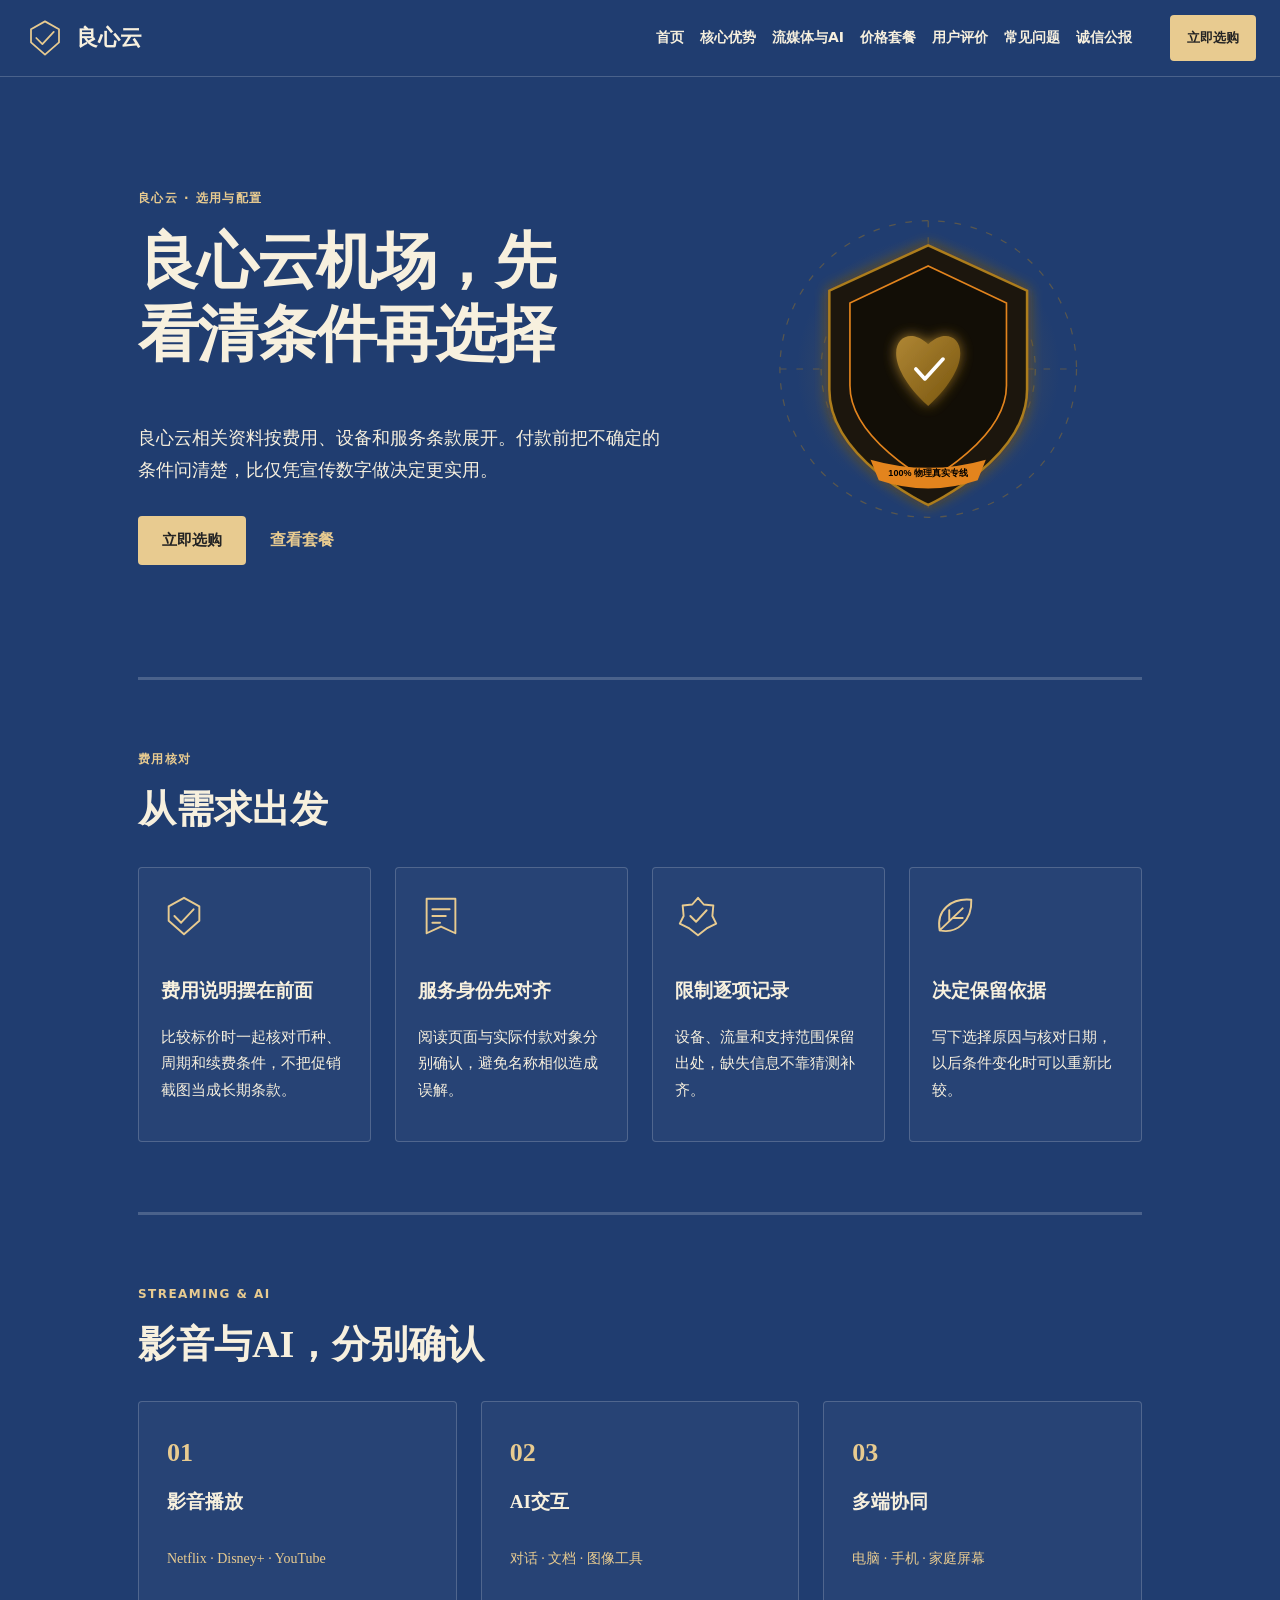
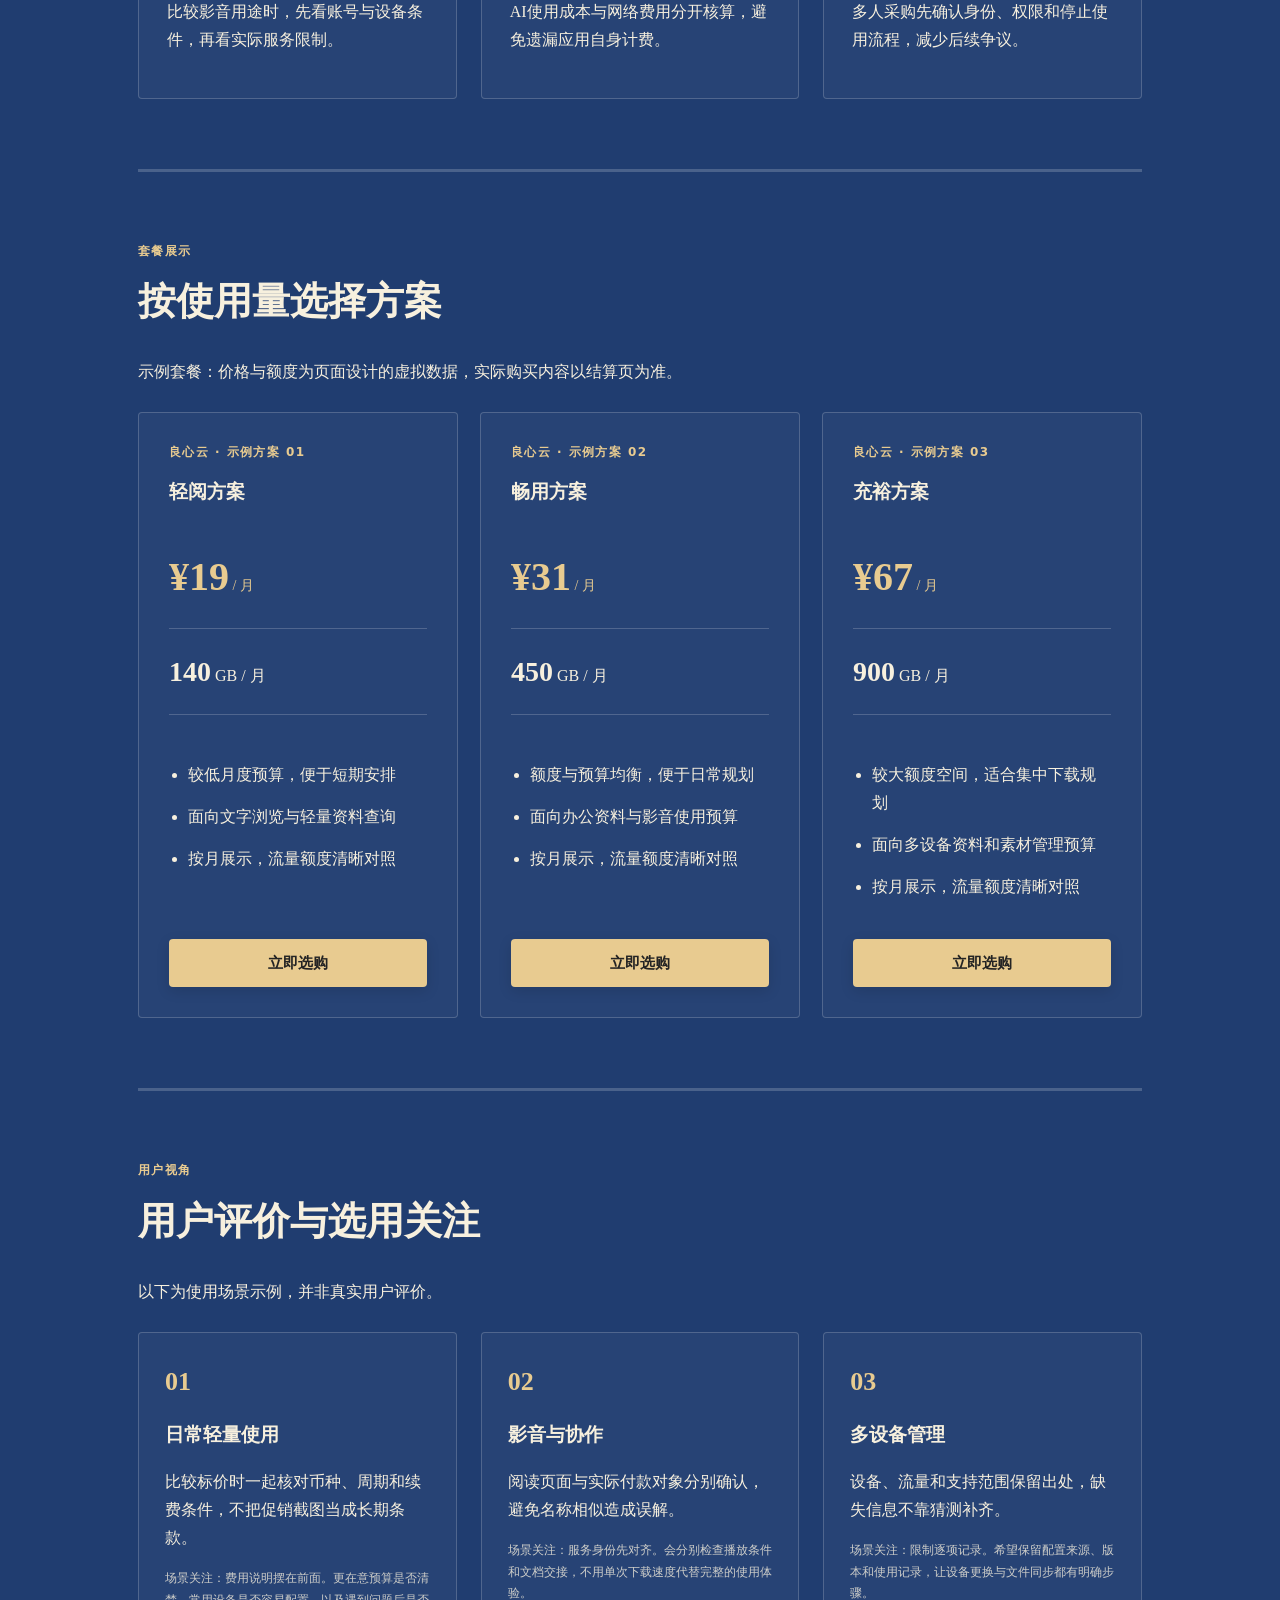
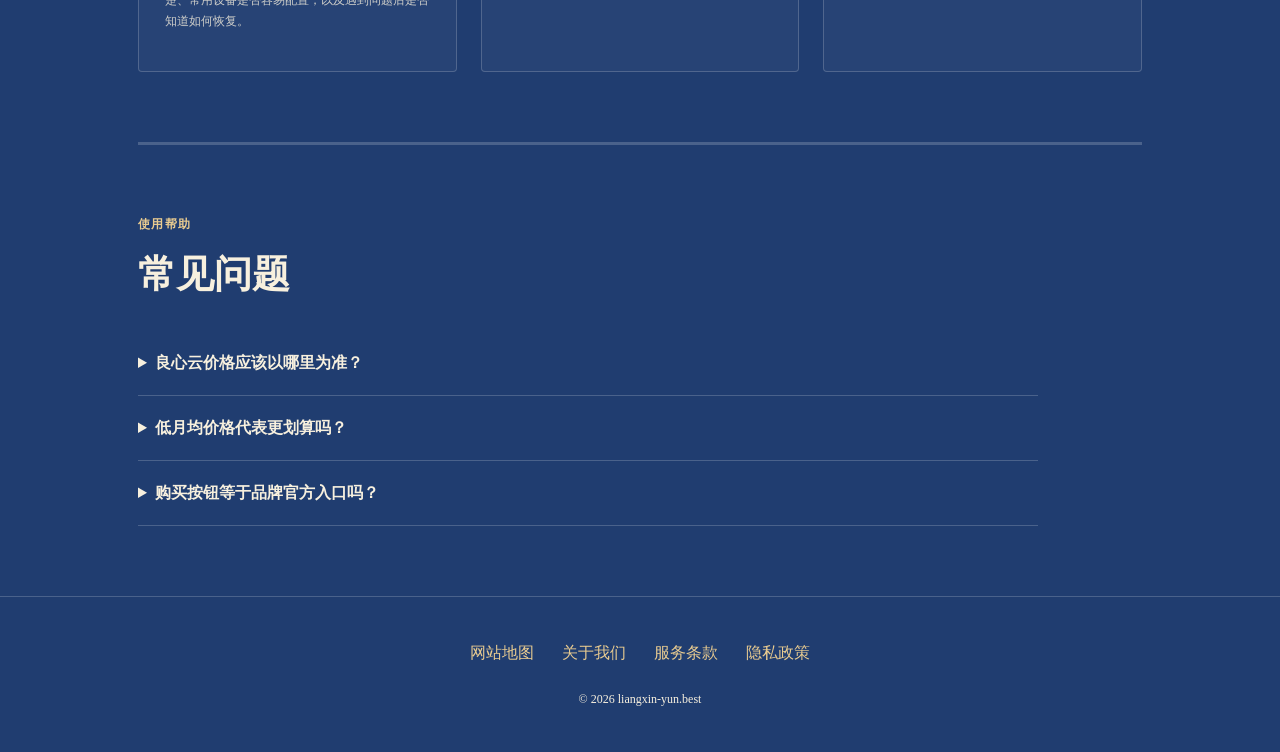
==== commit 31d6af89: "feat: add purchase CTA buttons to pricing section conforming to domain style" ====
--- a/index.html
+++ b/index.html
@@ -61,4 +61,7 @@
     <path d="M190 320 Q260 340 330 320 L320 345 Q260 365 200 345 Z" fill="#e3841d" />
     <text x="260" y="340" fill="#000" font-size="11" font-weight="900" text-anchor="middle" font-family="sans-serif">100% 物理真实专线</text>
   </g>
-</svg></div></section><section id="features" class="section "><div class="section-heading"><span class="eyebrow">费用核对</span><h2>从需求出发</h2></div><div class="features list"><div class="feature"><svg class="" viewBox="0 0 48 48" aria-hidden="true"><path d="M24 5L40 14V29L24 43L8 29V14Z M14 24L21 31L34 17" fill="none" stroke="currentColor" stroke-width="2" stroke-linecap="round" stroke-linejoin="round"/></svg><div><h3>费用说明摆在前面</h3><p>比较标价时一起核对币种、周期和续费条件，不把促销截图当成长期条款。</p></div></div><div class="feature"><svg class="" viewBox="0 0 48 48" aria-hidden="true"><path d="M9 6H39V42L24 35L9 42Z M15 17H33 M15 24H29 M15 31H23" fill="none" stroke="currentColor" stroke-width="2" stroke-linecap="round" stroke-linejoin="round"/></svg><div><h3>服务身份先对齐</h3><p>阅读页面与实际付款对象分别确认，避免名称相似造成误解。</p></div></div><div class="feature"><svg class="" viewBox="0 0 48 48" aria-hidden="true"><path d="M24 5L30 12L40 13L39 24L43 32L33 37L24 44L15 37L5 32L9 24L8 13L18 12Z M16 24L22 30L33 18" fill="none" stroke="currentColor" stroke-width="2" stroke-linecap="round" stroke-linejoin="round"/></svg><div><h3>限制逐项记录</h3><p>设备、流量和支持范围保留出处，缺失信息不靠猜测补齐。</p></div></div><div class="feature"><svg class="" viewBox="0 0 48 48" aria-hidden="true"><path d="M8 39C4 17 21 5 41 7C42 29 26 43 8 39Z M8 39L32 16 M18 29V18 M22 26H32" fill="none" stroke="currentColor" stroke-width="2" stroke-linecap="round" stroke-linejoin="round"/></svg><div><h3>决定保留依据</h3><p>写下选择原因与核对日期，以后条件变化时可以重新比较。</p></div></div></div></section><section id="streaming" class="section "><div class="section-heading"><span class="eyebrow">STREAMING & AI</span><h2>影音与AI，分别确认</h2></div><div class="use-cases rows"><div class="use-case"><span class="item-no">01</span><h3>影音播放</h3><p class="platforms">Netflix · Disney+ · YouTube</p><p>比较影音用途时，先看账号与设备条件，再看实际服务限制。</p></div><div class="use-case"><span class="item-no">02</span><h3>AI交互</h3><p class="platforms">对话 · 文档 · 图像工具</p><p>AI使用成本与网络费用分开核算，避免遗漏应用自身计费。</p></div><div class="use-case"><span class="item-no">03</span><h3>多端协同</h3><p class="platforms">电脑 · 手机 · 家庭屏幕</p><p>多人采购先确认身份、权限和停止使用流程，减少后续争议。</p></div></div></section><section id="pricing" class="section"><div class="section-heading"><span class="eyebrow">套餐展示</span><h2>按使用量选择方案</h2></div><p class="section-intro">示例套餐：价格与额度为页面设计的虚拟数据，实际购买内容以结算页为准。</p><div class="plans cards"><div class="plan"><span class="eyebrow">良心云 · 示例方案 01</span><h3>轻阅方案</h3><p class="price-value">¥19<small> / 月</small></p><p class="quota"><strong>140</strong> GB / 月</p><ul><li>较低月度预算，便于短期安排</li><li>面向文字浏览与轻量资料查询</li><li>按月展示，流量额度清晰对照</li></ul></div><div class="plan"><span class="eyebrow">良心云 · 示例方案 02</span><h3>畅用方案</h3><p class="price-value">¥31<small> / 月</small></p><p class="quota"><strong>450</strong> GB / 月</p><ul><li>额度与预算均衡，便于日常规划</li><li>面向办公资料与影音使用预算</li><li>按月展示，流量额度清晰对照</li></ul></div><div class="plan"><span class="eyebrow">良心云 · 示例方案 03</span><h3>充裕方案</h3><p class="price-value">¥67<small> / 月</small></p><p class="quota"><strong>900</strong> GB / 月</p><ul><li>较大额度空间，适合集中下载规划</li><li>面向多设备资料和素材管理预算</li><li>按月展示，流量额度清晰对照</li></ul></div></div></section><section id="testimonials" class="section"><div class="section-heading"><span class="eyebrow">用户视角</span><h2>用户评价与选用关注</h2></div><p class="section-intro">以下为使用场景示例，并非真实用户评价。</p><div class="reviews"><div class="review"><span class="review-mark">01</span><h3>日常轻量使用</h3><p>比较标价时一起核对币种、周期和续费条件，不把促销截图当成长期条款。</p><p class="small">场景关注：费用说明摆在前面。更在意预算是否清楚、常用设备是否容易配置，以及遇到问题后是否知道如何恢复。</p></div><div class="review"><span class="review-mark">02</span><h3>影音与协作</h3><p>阅读页面与实际付款对象分别确认，避免名称相似造成误解。</p><p class="small">场景关注：服务身份先对齐。会分别检查播放条件和文档交接，不用单次下载速度代替完整的使用体验。</p></div><div class="review"><span class="review-mark">03</span><h3>多设备管理</h3><p>设备、流量和支持范围保留出处，缺失信息不靠猜测补齐。</p><p class="small">场景关注：限制逐项记录。希望保留配置来源、版本和使用记录，让设备更换与文件同步都有明确步骤。</p></div></div></section><section id="faq" class="section "><div class="section-heading"><span class="eyebrow">使用帮助</span><h2>常见问题</h2></div><div class="faq-list"><details><summary>良心云价格应该以哪里为准？</summary><p>以实际交易方当前的可追溯条款与结算信息为准，本站不复制第三方报价。</p></details><details><summary>低月均价格代表更划算吗？</summary><p>还需核对实际付款周期、续费方式和自己的使用节奏，不能只比较换算数字。</p></details><details><summary>购买按钮等于品牌官方入口吗？</summary><p>本站为独立资料站，外部推广对象和站点关系在关于我们中说明，付款前应再次核对。</p></details></div></section></main><footer class="site-footer"><nav aria-label="页脚导航"><a href="sitemap.html">网站地图</a><a href="about.html">关于我们</a><a href="terms.html">服务条款</a><a href="privacy.html">隐私政策</a></nav><p>© 2026 liangxin-yun.best</p></footer></body></html>+</svg></div></section><section id="features" class="section "><div class="section-heading"><span class="eyebrow">费用核对</span><h2>从需求出发</h2></div><div class="features list"><div class="feature"><svg class="" viewBox="0 0 48 48" aria-hidden="true"><path d="M24 5L40 14V29L24 43L8 29V14Z M14 24L21 31L34 17" fill="none" stroke="currentColor" stroke-width="2" stroke-linecap="round" stroke-linejoin="round"/></svg><div><h3>费用说明摆在前面</h3><p>比较标价时一起核对币种、周期和续费条件，不把促销截图当成长期条款。</p></div></div><div class="feature"><svg class="" viewBox="0 0 48 48" aria-hidden="true"><path d="M9 6H39V42L24 35L9 42Z M15 17H33 M15 24H29 M15 31H23" fill="none" stroke="currentColor" stroke-width="2" stroke-linecap="round" stroke-linejoin="round"/></svg><div><h3>服务身份先对齐</h3><p>阅读页面与实际付款对象分别确认，避免名称相似造成误解。</p></div></div><div class="feature"><svg class="" viewBox="0 0 48 48" aria-hidden="true"><path d="M24 5L30 12L40 13L39 24L43 32L33 37L24 44L15 37L5 32L9 24L8 13L18 12Z M16 24L22 30L33 18" fill="none" stroke="currentColor" stroke-width="2" stroke-linecap="round" stroke-linejoin="round"/></svg><div><h3>限制逐项记录</h3><p>设备、流量和支持范围保留出处，缺失信息不靠猜测补齐。</p></div></div><div class="feature"><svg class="" viewBox="0 0 48 48" aria-hidden="true"><path d="M8 39C4 17 21 5 41 7C42 29 26 43 8 39Z M8 39L32 16 M18 29V18 M22 26H32" fill="none" stroke="currentColor" stroke-width="2" stroke-linecap="round" stroke-linejoin="round"/></svg><div><h3>决定保留依据</h3><p>写下选择原因与核对日期，以后条件变化时可以重新比较。</p></div></div></div></section><section id="streaming" class="section "><div class="section-heading"><span class="eyebrow">STREAMING & AI</span><h2>影音与AI，分别确认</h2></div><div class="use-cases rows"><div class="use-case"><span class="item-no">01</span><h3>影音播放</h3><p class="platforms">Netflix · Disney+ · YouTube</p><p>比较影音用途时，先看账号与设备条件，再看实际服务限制。</p></div><div class="use-case"><span class="item-no">02</span><h3>AI交互</h3><p class="platforms">对话 · 文档 · 图像工具</p><p>AI使用成本与网络费用分开核算，避免遗漏应用自身计费。</p></div><div class="use-case"><span class="item-no">03</span><h3>多端协同</h3><p class="platforms">电脑 · 手机 · 家庭屏幕</p><p>多人采购先确认身份、权限和停止使用流程，减少后续争议。</p></div></div></section><section id="pricing" class="section"><div class="section-heading"><span class="eyebrow">套餐展示</span><h2>按使用量选择方案</h2></div><p class="section-intro">示例套餐：价格与额度为页面设计的虚拟数据，实际购买内容以结算页为准。</p><div class="plans cards"><div class="plan"><span class="eyebrow">良心云 · 示例方案 01</span><h3>轻阅方案</h3><p class="price-value">¥19<small> / 月</small></p><p class="quota"><strong>140</strong> GB / 月</p><ul><li>较低月度预算，便于短期安排</li><li>面向文字浏览与轻量资料查询</li><li>按月展示，流量额度清晰对照</li></ul>  <a class="button" href="https://ww012.twilightaff.com/#/?code=A56DH1Af" target="_blank" rel="sponsored nofollow noopener">立即选购</a>
+</div><div class="plan"><span class="eyebrow">良心云 · 示例方案 02</span><h3>畅用方案</h3><p class="price-value">¥31<small> / 月</small></p><p class="quota"><strong>450</strong> GB / 月</p><ul><li>额度与预算均衡，便于日常规划</li><li>面向办公资料与影音使用预算</li><li>按月展示，流量额度清晰对照</li></ul>  <a class="button" href="https://ww012.twilightaff.com/#/?code=A56DH1Af" target="_blank" rel="sponsored nofollow noopener">立即选购</a>
+</div><div class="plan"><span class="eyebrow">良心云 · 示例方案 03</span><h3>充裕方案</h3><p class="price-value">¥67<small> / 月</small></p><p class="quota"><strong>900</strong> GB / 月</p><ul><li>较大额度空间，适合集中下载规划</li><li>面向多设备资料和素材管理预算</li><li>按月展示，流量额度清晰对照</li></ul>  <a class="button" href="https://ww012.twilightaff.com/#/?code=A56DH1Af" target="_blank" rel="sponsored nofollow noopener">立即选购</a>
+</div></div></section><section id="testimonials" class="section"><div class="section-heading"><span class="eyebrow">用户视角</span><h2>用户评价与选用关注</h2></div><p class="section-intro">以下为使用场景示例，并非真实用户评价。</p><div class="reviews"><div class="review"><span class="review-mark">01</span><h3>日常轻量使用</h3><p>比较标价时一起核对币种、周期和续费条件，不把促销截图当成长期条款。</p><p class="small">场景关注：费用说明摆在前面。更在意预算是否清楚、常用设备是否容易配置，以及遇到问题后是否知道如何恢复。</p></div><div class="review"><span class="review-mark">02</span><h3>影音与协作</h3><p>阅读页面与实际付款对象分别确认，避免名称相似造成误解。</p><p class="small">场景关注：服务身份先对齐。会分别检查播放条件和文档交接，不用单次下载速度代替完整的使用体验。</p></div><div class="review"><span class="review-mark">03</span><h3>多设备管理</h3><p>设备、流量和支持范围保留出处，缺失信息不靠猜测补齐。</p><p class="small">场景关注：限制逐项记录。希望保留配置来源、版本和使用记录，让设备更换与文件同步都有明确步骤。</p></div></div></section><section id="faq" class="section "><div class="section-heading"><span class="eyebrow">使用帮助</span><h2>常见问题</h2></div><div class="faq-list"><details><summary>良心云价格应该以哪里为准？</summary><p>以实际交易方当前的可追溯条款与结算信息为准，本站不复制第三方报价。</p></details><details><summary>低月均价格代表更划算吗？</summary><p>还需核对实际付款周期、续费方式和自己的使用节奏，不能只比较换算数字。</p></details><details><summary>购买按钮等于品牌官方入口吗？</summary><p>本站为独立资料站，外部推广对象和站点关系在关于我们中说明，付款前应再次核对。</p></details></div></section></main><footer class="site-footer"><nav aria-label="页脚导航"><a href="sitemap.html">网站地图</a><a href="about.html">关于我们</a><a href="terms.html">服务条款</a><a href="privacy.html">隐私政策</a></nav><p>© 2026 liangxin-yun.best</p></footer></body></html>
--- a/style.css
+++ b/style.css
@@ -185,3 +185,17 @@
   z-index: 2 !important;
   cursor: pointer !important;
 }
+
+/* 4. Pricing Plan Purchase Button */
+.plan .button {
+  width: 100% !important;
+  margin-top: 24px !important;
+  text-align: center !important;
+  box-shadow: 0 4px 14px rgba(0, 0, 0, 0.12) !important;
+  transition: transform 0.2s ease, filter 0.2s ease, box-shadow 0.2s ease !important;
+}
+.plan .button:hover {
+  transform: translateY(-2px) !important;
+  filter: brightness(0.92) !important;
+  box-shadow: 0 6px 18px rgba(0, 0, 0, 0.18) !important;
+}
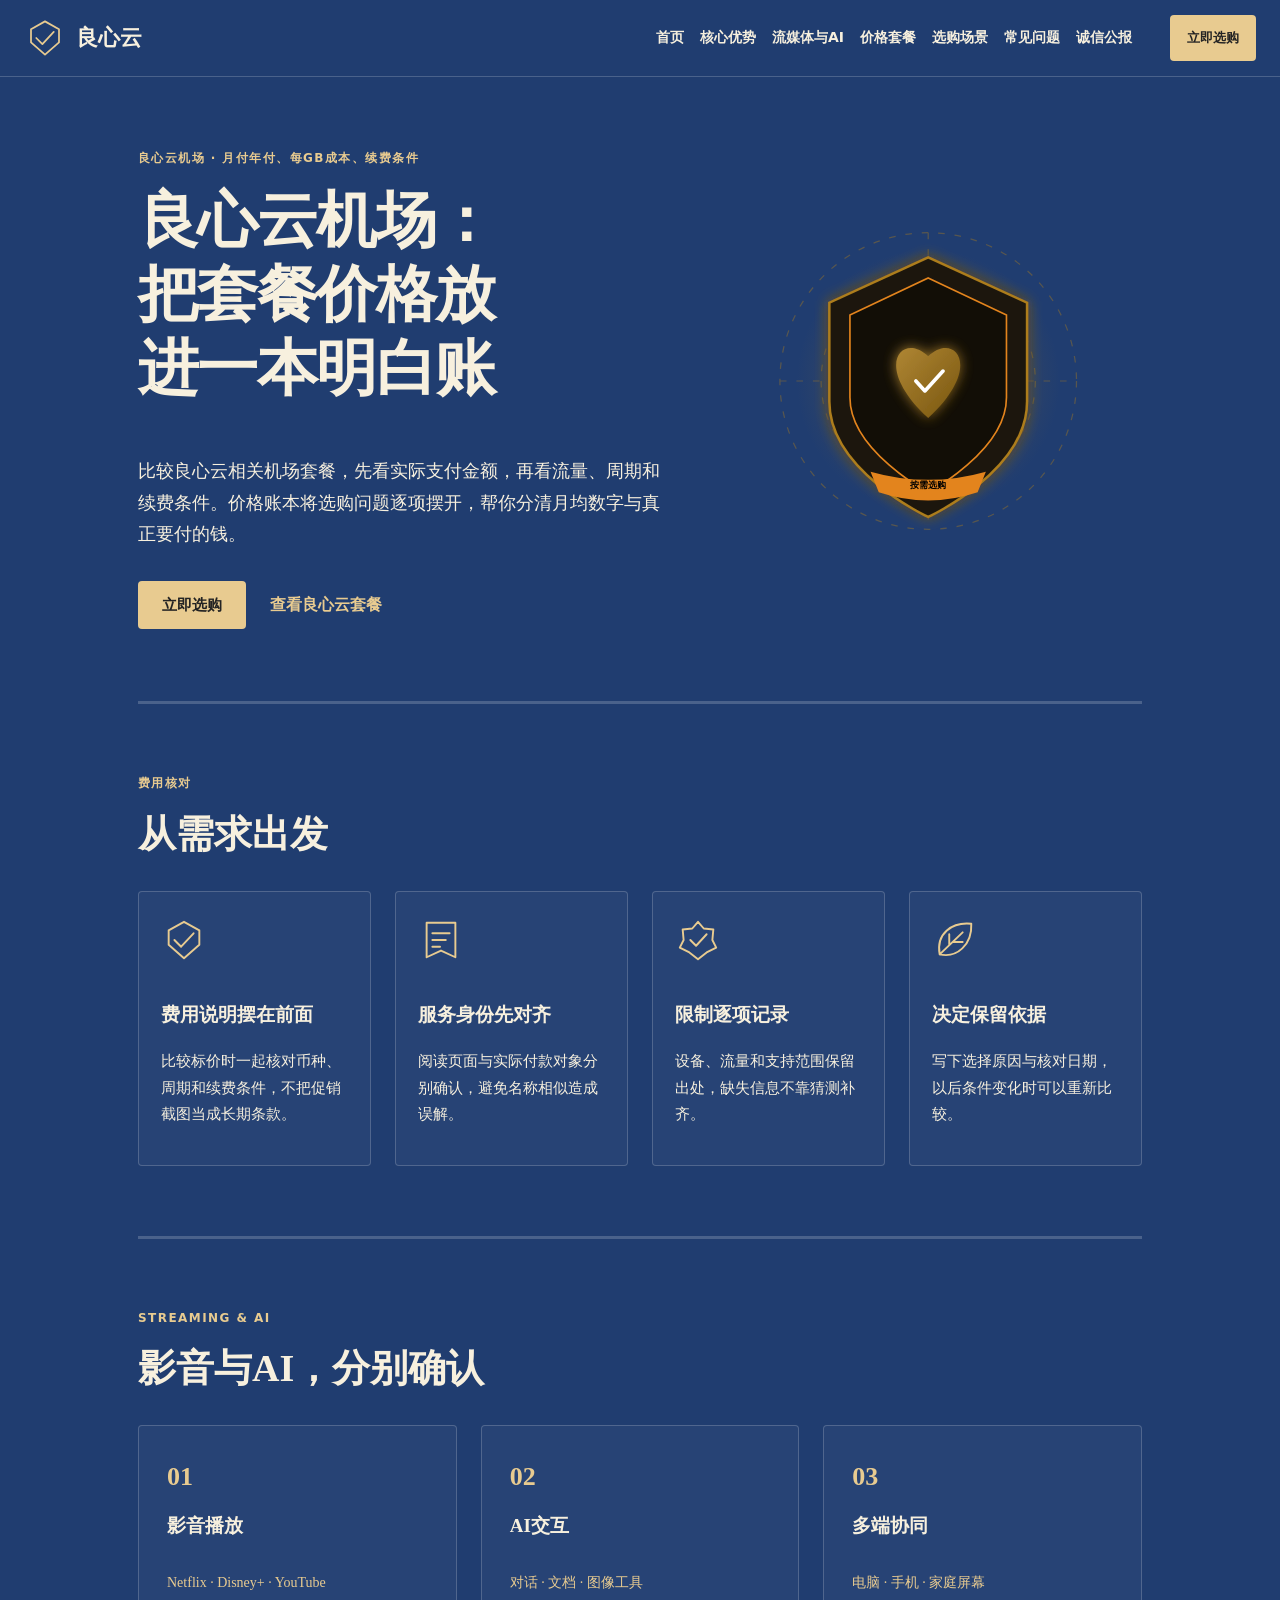
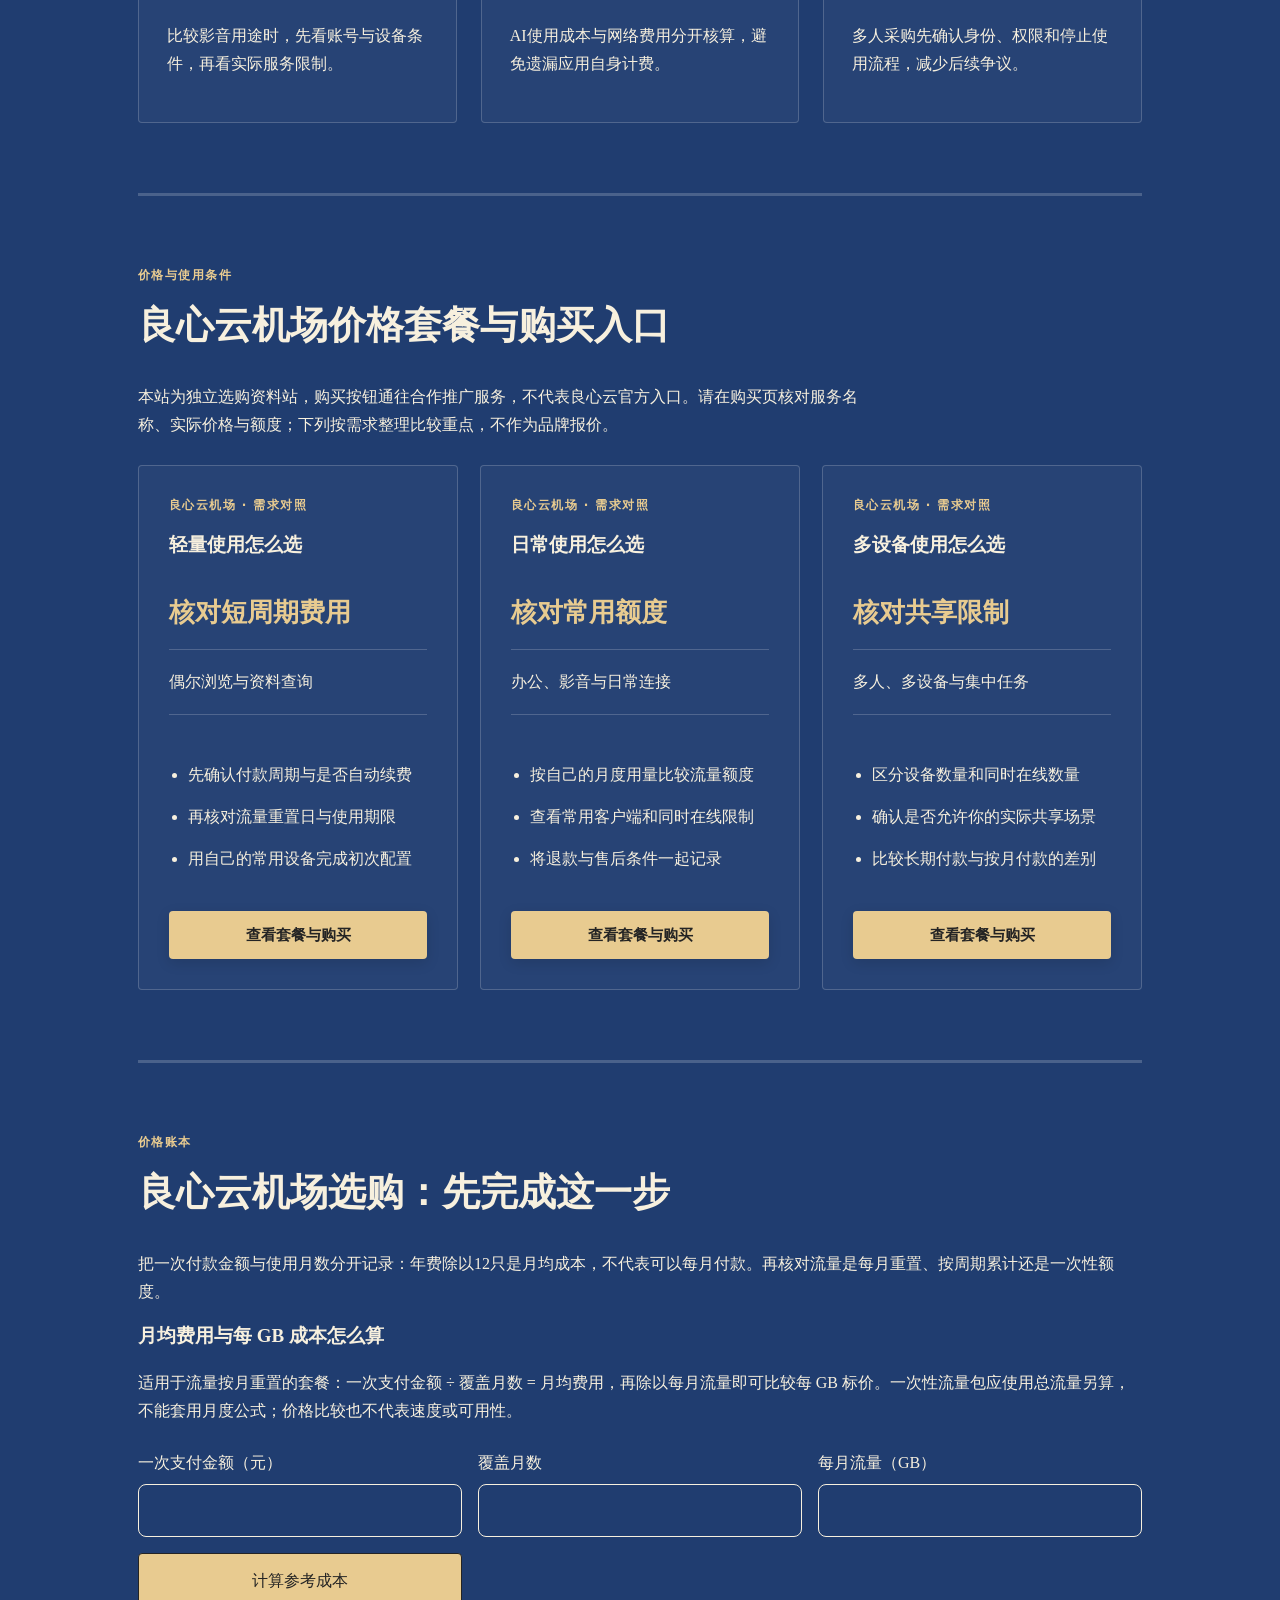
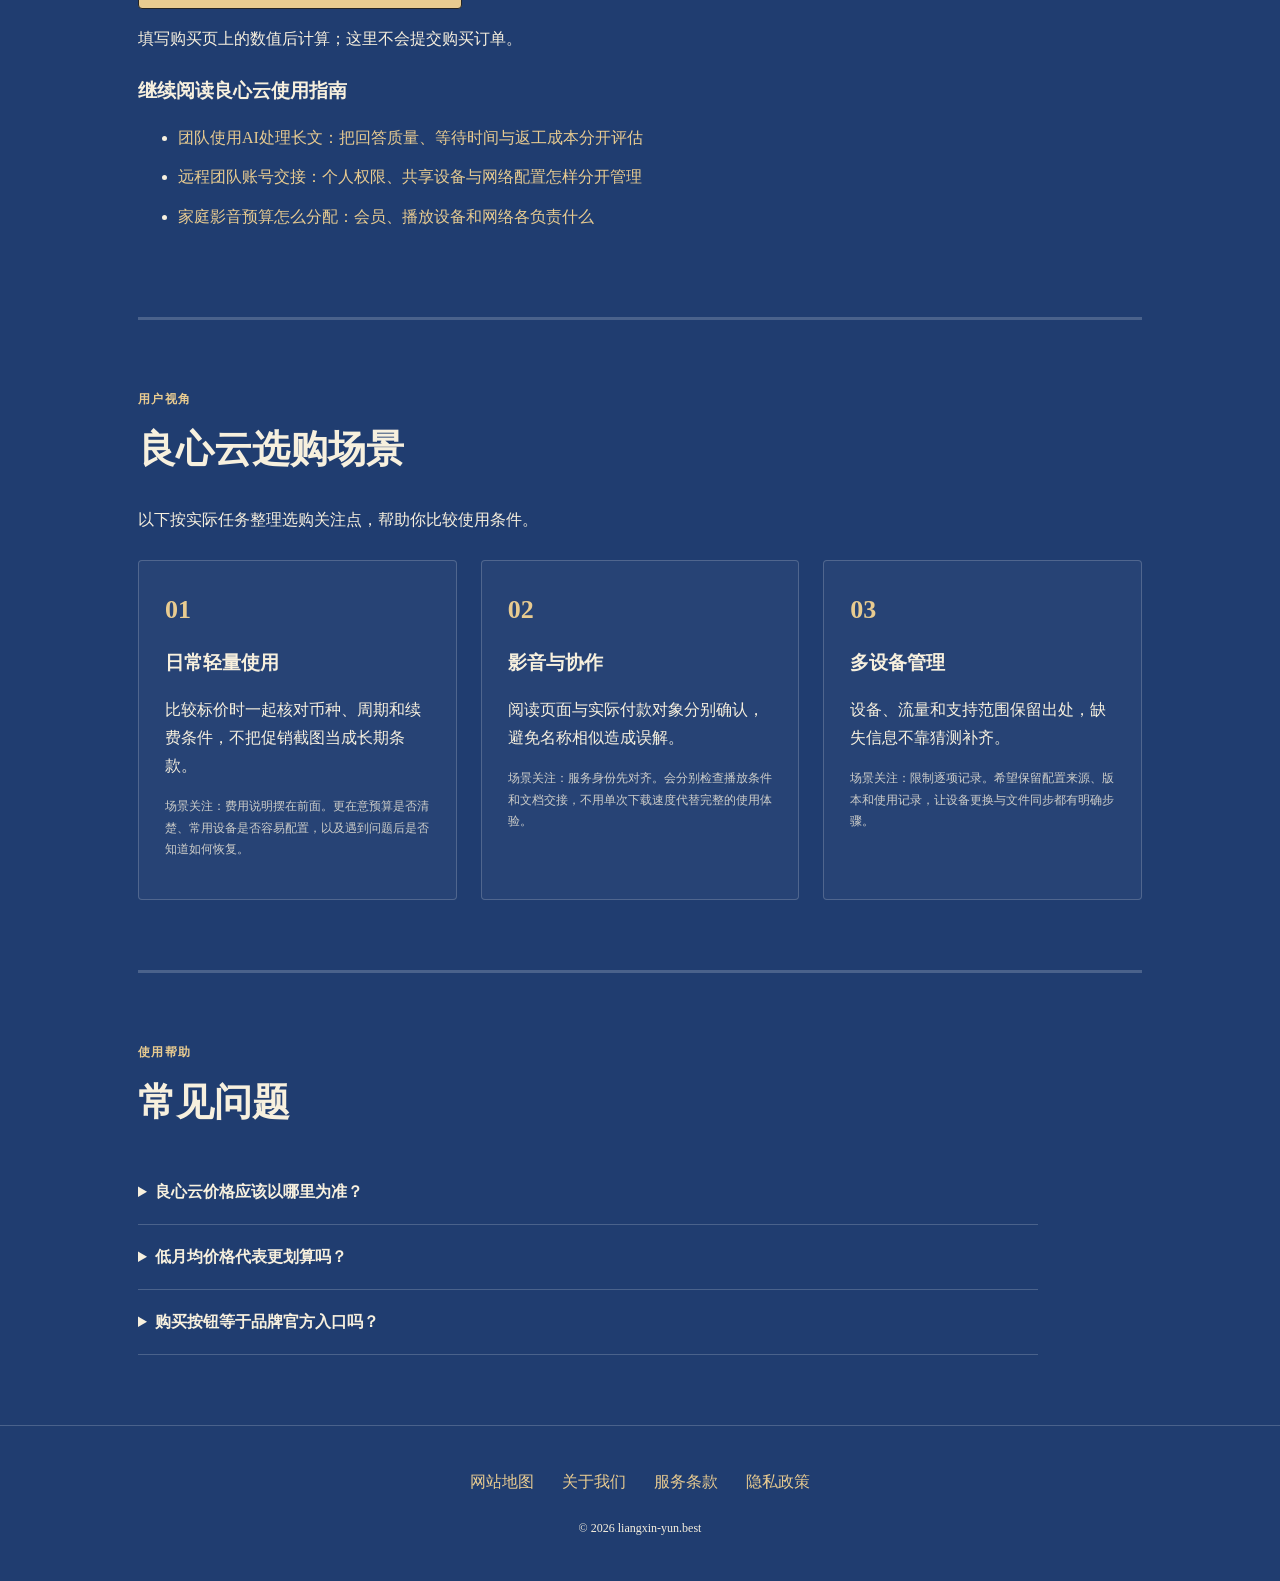
==== commit c9a34845: "Improve airport search intent and package guidance" ====
--- a/index.html
+++ b/index.html
@@ -1,67 +1,70 @@
-<!DOCTYPE html>
-<html lang="zh-CN"><head><meta charset="UTF-8"><meta name="viewport" content="width=device-width,initial-scale=1"><title>良心云机场，先看清条件再选择｜选用指南</title><meta name="description" content="良心云相关资料按费用、设备和服务条款展开。付款前把不确定的条件问清楚，比仅凭宣传数字做决定更实用。"><meta name="keywords" content="良心云,良心云机场，先看清条件再选择,诚信公报,网络使用指南"><link rel="canonical" href="https://liangxin-yun.best/"><meta property="og:type" content="website"><meta property="og:title" content="良心云机场，先看清条件再选择｜选用指南"><meta property="og:description" content="良心云相关资料按费用、设备和服务条款展开。付款前把不确定的条件问清楚，比仅凭宣传数字做决定更实用。"><meta property="og:url" content="https://liangxin-yun.best/"><meta property="og:image" content="https://liangxin-yun.best/share.png"><meta property="og:locale" content="zh_CN"><link rel="icon" href="favicon.svg" type="image/svg+xml"><link rel="stylesheet" href="style.css"><script defer src="menu.js"></script><script type="application/ld+json">{"@context": "https://schema.org", "@type": "WebPage", "name": "良心云机场，先看清条件再选择｜选用指南", "url": "https://liangxin-yun.best/", "description": "良心云相关资料按费用、设备和服务条款展开。付款前把不确定的条件问清楚，比仅凭宣传数字做决定更实用。", "inLanguage": "zh-CN"}</script></head><body class="site-9 hero-B review-0 faq-0 nav-1"><header class="site-header"><div class="nav-wrap"><a class="brand" href="index.html"><svg class="brand-mark" viewBox="0 0 48 48" aria-hidden="true"><path d="M24 5L40 14V29L24 43L8 29V14Z M14 24L21 31L34 17" fill="none" stroke="currentColor" stroke-width="2" stroke-linecap="round" stroke-linejoin="round"/></svg><span>良心云</span></a><nav id="site-menu" aria-label="主导航"><a href="index.html">首页</a><a href="index.html#features">核心优势</a><a href="index.html#streaming">流媒体与AI</a><a href="index.html#pricing">价格套餐</a><a href="index.html#testimonials">用户评价</a><a href="index.html#faq">常见问题</a><a href="integrity-bulletin.html">诚信公报</a></nav><div class="nav-actions"><a class="button compact" href="https://ww012.twilightaff.com/#/?code=A56DH1Af" target="_blank" rel="sponsored nofollow noopener">立即选购</a><button type="button" class="menu-toggle" aria-label="切换主导航菜单" aria-controls="site-menu" aria-expanded="false"><span></span><span></span></button></div></div></header><main class="site-main"><section class="hero-section"><div class="hero-copy"><span class="eyebrow">良心云 · 选用与配置</span><h1>良心云机场，先看清条件再选择</h1><p class="hero-intro">良心云相关资料按费用、设备和服务条款展开。付款前把不确定的条件问清楚，比仅凭宣传数字做决定更实用。</p><div class="hero-actions"><a class="button" href="https://ww012.twilightaff.com/#/?code=A56DH1Af" target="_blank" rel="sponsored nofollow noopener">立即选购</a><a class="text-button" href="#pricing">查看套餐</a></div></div><div class="hero-art" role="img" aria-label="良心云品牌动画"><svg viewBox="0 0 520 440" width="100%" height="100%" xmlns="http://www.w3.org/2000/svg" style="max-height: 400px;">
-  <defs>
-    <radialGradient id="shieldAura" cx="50%" cy="50%" r="50%">
-      <stop offset="0%" stop-color="#ad7d1c" stop-opacity="0.35"/>
-      <stop offset="100%" stop-color="#ad7d1c" stop-opacity="0"/>
-    </radialGradient>
-    <linearGradient id="emeraldGrad" x1="0" y1="0" x2="1" y2="1">
-      <stop offset="0%" stop-color="#cb9c3c"/>
-      <stop offset="100%" stop-color="#8a6211"/>
-    </linearGradient>
-    <filter id="emeraldGlow" x="-20%" y="-20%" width="140%" height="140%">
-      <feGaussianBlur stdDeviation="8" result="blur" />
-      <feComposite in="SourceGraphic" in2="blur" operator="over" />
-    </filter>
-  </defs>
-  <style>
-    @keyframes shieldHeartbeat {
-      0%, 100% { transform: scale(1); }
-      50% { transform: scale(1.05); }
-    }
-    @keyframes orbitRays {
-      from { transform: rotate(0deg); }
-      to { transform: rotate(360deg); }
-    }
-    .shield-body { animation: shieldHeartbeat 4s ease-in-out infinite; transform-origin: 260px 210px; }
-    .ray-orbit { animation: orbitRays 30s linear infinite; transform-origin: 260px 210px; }
-  </style>
-
-  <!-- Glowing Emerald Backdrop -->
-  <circle cx="260" cy="210" r="160" fill="url(#shieldAura)" />
-
-  <!-- Rotating Integrity Rays -->
-  <g class="ray-orbit" opacity="0.4" stroke="#ad7d1c" stroke-width="1.5" stroke-dasharray="8,12">
-    <circle cx="260" cy="210" r="180" fill="none" />
-    <circle cx="260" cy="210" r="130" fill="none" />
-    <line x1="80" y1="210" x2="440" y2="210" />
-    <line x1="260" y1="30" x2="260" y2="390" />
-  </g>
-
-  <!-- Big Emerald Integrity Shield -->
-  <g class="shield-body">
-    <!-- Outer Shield Frame -->
-    <path d="M260 60 L380 115 L380 235 C380 320 260 375 260 375 C260 375 140 320 140 235 L140 115 Z" 
-          fill="#1f190d" stroke="#ad7d1c" stroke-width="3" filter="url(#emeraldGlow)" />
-
-    <!-- Inner Golden Trim Shield -->
-    <path d="M260 85 L355 130 L355 230 C355 295 260 345 260 345 C260 345 165 295 165 230 L165 130 Z" 
-          fill="#120e06" stroke="#e3841d" stroke-width="2" />
-
-    <!-- Central Emblem: Glowing Heart & Scale of Truth -->
-    <g transform="translate(260, 210)">
-      <!-- Heart Shape of Sincerity -->
-      <path d="M0 -30 C-30 -60 -70 -20 0 45 C70 -20 30 -60 0 -30 Z" 
-            fill="url(#emeraldGrad)" opacity="0.85" filter="url(#emeraldGlow)" />
-      <!-- Solid Core White Checkmark / Star -->
-      <path d="M-15 0 L-4 12 L18 -12" fill="none" stroke="#fff" stroke-width="4.5" stroke-linecap="round" stroke-linejoin="round" />
-    </g>
-
-    <!-- Ribbon / Banner of Honesty at Base -->
-    <path d="M190 320 Q260 340 330 320 L320 345 Q260 365 200 345 Z" fill="#e3841d" />
-    <text x="260" y="340" fill="#000" font-size="11" font-weight="900" text-anchor="middle" font-family="sans-serif">100% 物理真实专线</text>
-  </g>
-</svg></div></section><section id="features" class="section "><div class="section-heading"><span class="eyebrow">费用核对</span><h2>从需求出发</h2></div><div class="features list"><div class="feature"><svg class="" viewBox="0 0 48 48" aria-hidden="true"><path d="M24 5L40 14V29L24 43L8 29V14Z M14 24L21 31L34 17" fill="none" stroke="currentColor" stroke-width="2" stroke-linecap="round" stroke-linejoin="round"/></svg><div><h3>费用说明摆在前面</h3><p>比较标价时一起核对币种、周期和续费条件，不把促销截图当成长期条款。</p></div></div><div class="feature"><svg class="" viewBox="0 0 48 48" aria-hidden="true"><path d="M9 6H39V42L24 35L9 42Z M15 17H33 M15 24H29 M15 31H23" fill="none" stroke="currentColor" stroke-width="2" stroke-linecap="round" stroke-linejoin="round"/></svg><div><h3>服务身份先对齐</h3><p>阅读页面与实际付款对象分别确认，避免名称相似造成误解。</p></div></div><div class="feature"><svg class="" viewBox="0 0 48 48" aria-hidden="true"><path d="M24 5L30 12L40 13L39 24L43 32L33 37L24 44L15 37L5 32L9 24L8 13L18 12Z M16 24L22 30L33 18" fill="none" stroke="currentColor" stroke-width="2" stroke-linecap="round" stroke-linejoin="round"/></svg><div><h3>限制逐项记录</h3><p>设备、流量和支持范围保留出处，缺失信息不靠猜测补齐。</p></div></div><div class="feature"><svg class="" viewBox="0 0 48 48" aria-hidden="true"><path d="M8 39C4 17 21 5 41 7C42 29 26 43 8 39Z M8 39L32 16 M18 29V18 M22 26H32" fill="none" stroke="currentColor" stroke-width="2" stroke-linecap="round" stroke-linejoin="round"/></svg><div><h3>决定保留依据</h3><p>写下选择原因与核对日期，以后条件变化时可以重新比较。</p></div></div></div></section><section id="streaming" class="section "><div class="section-heading"><span class="eyebrow">STREAMING & AI</span><h2>影音与AI，分别确认</h2></div><div class="use-cases rows"><div class="use-case"><span class="item-no">01</span><h3>影音播放</h3><p class="platforms">Netflix · Disney+ · YouTube</p><p>比较影音用途时，先看账号与设备条件，再看实际服务限制。</p></div><div class="use-case"><span class="item-no">02</span><h3>AI交互</h3><p class="platforms">对话 · 文档 · 图像工具</p><p>AI使用成本与网络费用分开核算，避免遗漏应用自身计费。</p></div><div class="use-case"><span class="item-no">03</span><h3>多端协同</h3><p class="platforms">电脑 · 手机 · 家庭屏幕</p><p>多人采购先确认身份、权限和停止使用流程，减少后续争议。</p></div></div></section><section id="pricing" class="section"><div class="section-heading"><span class="eyebrow">套餐展示</span><h2>按使用量选择方案</h2></div><p class="section-intro">示例套餐：价格与额度为页面设计的虚拟数据，实际购买内容以结算页为准。</p><div class="plans cards"><div class="plan"><span class="eyebrow">良心云 · 示例方案 01</span><h3>轻阅方案</h3><p class="price-value">¥19<small> / 月</small></p><p class="quota"><strong>140</strong> GB / 月</p><ul><li>较低月度预算，便于短期安排</li><li>面向文字浏览与轻量资料查询</li><li>按月展示，流量额度清晰对照</li></ul>  <a class="button" href="https://ww012.twilightaff.com/#/?code=A56DH1Af" target="_blank" rel="sponsored nofollow noopener">立即选购</a>
-</div><div class="plan"><span class="eyebrow">良心云 · 示例方案 02</span><h3>畅用方案</h3><p class="price-value">¥31<small> / 月</small></p><p class="quota"><strong>450</strong> GB / 月</p><ul><li>额度与预算均衡，便于日常规划</li><li>面向办公资料与影音使用预算</li><li>按月展示，流量额度清晰对照</li></ul>  <a class="button" href="https://ww012.twilightaff.com/#/?code=A56DH1Af" target="_blank" rel="sponsored nofollow noopener">立即选购</a>
-</div><div class="plan"><span class="eyebrow">良心云 · 示例方案 03</span><h3>充裕方案</h3><p class="price-value">¥67<small> / 月</small></p><p class="quota"><strong>900</strong> GB / 月</p><ul><li>较大额度空间，适合集中下载规划</li><li>面向多设备资料和素材管理预算</li><li>按月展示，流量额度清晰对照</li></ul>  <a class="button" href="https://ww012.twilightaff.com/#/?code=A56DH1Af" target="_blank" rel="sponsored nofollow noopener">立即选购</a>
-</div></div></section><section id="testimonials" class="section"><div class="section-heading"><span class="eyebrow">用户视角</span><h2>用户评价与选用关注</h2></div><p class="section-intro">以下为使用场景示例，并非真实用户评价。</p><div class="reviews"><div class="review"><span class="review-mark">01</span><h3>日常轻量使用</h3><p>比较标价时一起核对币种、周期和续费条件，不把促销截图当成长期条款。</p><p class="small">场景关注：费用说明摆在前面。更在意预算是否清楚、常用设备是否容易配置，以及遇到问题后是否知道如何恢复。</p></div><div class="review"><span class="review-mark">02</span><h3>影音与协作</h3><p>阅读页面与实际付款对象分别确认，避免名称相似造成误解。</p><p class="small">场景关注：服务身份先对齐。会分别检查播放条件和文档交接，不用单次下载速度代替完整的使用体验。</p></div><div class="review"><span class="review-mark">03</span><h3>多设备管理</h3><p>设备、流量和支持范围保留出处，缺失信息不靠猜测补齐。</p><p class="small">场景关注：限制逐项记录。希望保留配置来源、版本和使用记录，让设备更换与文件同步都有明确步骤。</p></div></div></section><section id="faq" class="section "><div class="section-heading"><span class="eyebrow">使用帮助</span><h2>常见问题</h2></div><div class="faq-list"><details><summary>良心云价格应该以哪里为准？</summary><p>以实际交易方当前的可追溯条款与结算信息为准，本站不复制第三方报价。</p></details><details><summary>低月均价格代表更划算吗？</summary><p>还需核对实际付款周期、续费方式和自己的使用节奏，不能只比较换算数字。</p></details><details><summary>购买按钮等于品牌官方入口吗？</summary><p>本站为独立资料站，外部推广对象和站点关系在关于我们中说明，付款前应再次核对。</p></details></div></section></main><footer class="site-footer"><nav aria-label="页脚导航"><a href="sitemap.html">网站地图</a><a href="about.html">关于我们</a><a href="terms.html">服务条款</a><a href="privacy.html">隐私政策</a></nav><p>© 2026 liangxin-yun.best</p></footer></body></html>+<!DOCTYPE html>
+
+<html lang="zh-CN"><head><meta charset="utf-8"/><meta content="width=device-width,initial-scale=1" name="viewport"/><title>良心云机场价格套餐怎么选｜月付、年付与流量对比</title><meta content="比较良心云相关机场套餐，先看实际支付金额，再看流量、周期和续费条件。价格账本将选购问题逐项摆开，帮你分清月均数字与真正要付的钱。" name="description"/><link href="https://liangxin-yun.best/" rel="canonical"/><meta content="website" property="og:type"/><meta content="良心云机场价格套餐怎么选｜月付、年付与流量对比" property="og:title"/><meta content="比较良心云相关机场套餐，先看实际支付金额，再看流量、周期和续费条件。价格账本将选购问题逐项摆开，帮你分清月均数字与真正要付的钱。" property="og:description"/><meta content="https://liangxin-yun.best/" property="og:url"/><meta content="https://liangxin-yun.best/share.png" property="og:image"/><meta content="zh_CN" property="og:locale"/><link href="favicon.svg" rel="icon" type="image/svg+xml"/><link href="style.css" rel="stylesheet"/><script defer="" src="menu.js"></script><script type="application/ld+json">{"@context": "https://schema.org", "@type": "WebPage", "name": "良心云机场价格套餐怎么选｜月付、年付与流量对比", "url": "https://liangxin-yun.best/", "description": "比较良心云相关机场套餐，先看实际支付金额，再看流量、周期和续费条件。价格账本将选购问题逐项摆开，帮你分清月均数字与真正要付的钱。", "inLanguage": "zh-CN"}</script><link href="seo-guide.css" rel="stylesheet"/></head><body class="site-9 hero-B review-0 faq-0 nav-1"><header class="site-header"><div class="nav-wrap"><a class="brand" href="index.html"><svg aria-hidden="true" class="brand-mark" viewbox="0 0 48 48"><path d="M24 5L40 14V29L24 43L8 29V14Z M14 24L21 31L34 17" fill="none" stroke="currentColor" stroke-linecap="round" stroke-linejoin="round" stroke-width="2"></path></svg><span>良心云</span></a><nav aria-label="主导航" id="site-menu"><a href="index.html">首页</a><a href="index.html#features">核心优势</a><a href="index.html#streaming">流媒体与AI</a><a href="index.html#pricing">价格套餐</a><a href="index.html#testimonials">选购场景</a><a href="index.html#faq">常见问题</a><a href="integrity-bulletin.html">诚信公报</a></nav><div class="nav-actions"><a class="button compact" href="https://ww012.twilightaff.com/#/?code=A56DH1Af" rel="sponsored nofollow noopener" target="_blank">立即选购</a><button aria-controls="site-menu" aria-expanded="false" aria-label="切换主导航菜单" class="menu-toggle" type="button"><span></span><span></span></button></div></div></header><main class="site-main"><section class="hero-section"><div class="hero-copy"><span class="eyebrow">良心云机场 · 月付年付、每GB成本、续费条件</span><h1>良心云机场：把套餐价格放进一本明白账</h1><p class="hero-intro">比较良心云相关机场套餐，先看实际支付金额，再看流量、周期和续费条件。价格账本将选购问题逐项摆开，帮你分清月均数字与真正要付的钱。</p><div class="hero-actions"><a class="button" href="https://ww012.twilightaff.com/#/?code=A56DH1Af" rel="sponsored nofollow noopener" target="_blank">立即选购</a><a class="text-button" href="#pricing">查看良心云套餐</a></div></div><div aria-label="良心云品牌动画" class="hero-art" role="img"><svg height="100%" style="max-height: 400px;" viewbox="0 0 520 440" width="100%" xmlns="http://www.w3.org/2000/svg">
+<defs>
+<radialgradient cx="50%" cy="50%" id="shieldAura" r="50%">
+<stop offset="0%" stop-color="#ad7d1c" stop-opacity="0.35"></stop>
+<stop offset="100%" stop-color="#ad7d1c" stop-opacity="0"></stop>
+</radialgradient>
+<lineargradient id="emeraldGrad" x1="0" x2="1" y1="0" y2="1">
+<stop offset="0%" stop-color="#cb9c3c"></stop>
+<stop offset="100%" stop-color="#8a6211"></stop>
+</lineargradient>
+<filter height="140%" id="emeraldGlow" width="140%" x="-20%" y="-20%">
+<fegaussianblur result="blur" stddeviation="8"></fegaussianblur>
+<fecomposite in="SourceGraphic" in2="blur" operator="over"></fecomposite>
+</filter>
+</defs>
+<style>+
+    @keyframes shieldHeartbeat {+
+      0%, 100% { transform: scale(1); }+
+      50% { transform: scale(1.05); }+
+    }+
+    @keyframes orbitRays {+
+      from { transform: rotate(0deg); }+
+      to { transform: rotate(360deg); }+
+    }+
+    .shield-body { animation: shieldHeartbeat 4s ease-in-out infinite; transform-origin: 260px 210px; }+
+    .ray-orbit { animation: orbitRays 30s linear infinite; transform-origin: 260px 210px; }+
+  </style>
+<!-- Glowing Emerald Backdrop -->
+<circle cx="260" cy="210" fill="url(#shieldAura)" r="160"></circle>
+<!-- Rotating Integrity Rays -->
+<g class="ray-orbit" opacity="0.4" stroke="#ad7d1c" stroke-dasharray="8,12" stroke-width="1.5">
+<circle cx="260" cy="210" fill="none" r="180"></circle>
+<circle cx="260" cy="210" fill="none" r="130"></circle>
+<line x1="80" x2="440" y1="210" y2="210"></line>
+<line x1="260" x2="260" y1="30" y2="390"></line>
+</g>
+<!-- Big Emerald Integrity Shield -->
+<g class="shield-body">
+<!-- Outer Shield Frame -->
+<path d="M260 60 L380 115 L380 235 C380 320 260 375 260 375 C260 375 140 320 140 235 L140 115 Z" fill="#1f190d" filter="url(#emeraldGlow)" stroke="#ad7d1c" stroke-width="3"></path>
+<!-- Inner Golden Trim Shield -->
+<path d="M260 85 L355 130 L355 230 C355 295 260 345 260 345 C260 345 165 295 165 230 L165 130 Z" fill="#120e06" stroke="#e3841d" stroke-width="2"></path>
+<!-- Central Emblem: Glowing Heart & Scale of Truth -->
+<g transform="translate(260, 210)">
+<!-- Heart Shape of Sincerity -->
+<path d="M0 -30 C-30 -60 -70 -20 0 45 C70 -20 30 -60 0 -30 Z" fill="url(#emeraldGrad)" filter="url(#emeraldGlow)" opacity="0.85"></path>
+<!-- Solid Core White Checkmark / Star -->
+<path d="M-15 0 L-4 12 L18 -12" fill="none" stroke="#fff" stroke-linecap="round" stroke-linejoin="round" stroke-width="4.5"></path>
+</g>
+<!-- Ribbon / Banner of Honesty at Base -->
+<path d="M190 320 Q260 340 330 320 L320 345 Q260 365 200 345 Z" fill="#e3841d"></path>
+<text fill="#000" font-family="sans-serif" font-size="11" font-weight="900" text-anchor="middle" x="260" y="340">按需选购</text>
+</g>
+</svg></div></section><section class="section" id="features"><div class="section-heading"><span class="eyebrow">费用核对</span><h2>从需求出发</h2></div><div class="features list"><div class="feature"><svg aria-hidden="true" class="" viewbox="0 0 48 48"><path d="M24 5L40 14V29L24 43L8 29V14Z M14 24L21 31L34 17" fill="none" stroke="currentColor" stroke-linecap="round" stroke-linejoin="round" stroke-width="2"></path></svg><div><h3>费用说明摆在前面</h3><p>比较标价时一起核对币种、周期和续费条件，不把促销截图当成长期条款。</p></div></div><div class="feature"><svg aria-hidden="true" class="" viewbox="0 0 48 48"><path d="M9 6H39V42L24 35L9 42Z M15 17H33 M15 24H29 M15 31H23" fill="none" stroke="currentColor" stroke-linecap="round" stroke-linejoin="round" stroke-width="2"></path></svg><div><h3>服务身份先对齐</h3><p>阅读页面与实际付款对象分别确认，避免名称相似造成误解。</p></div></div><div class="feature"><svg aria-hidden="true" class="" viewbox="0 0 48 48"><path d="M24 5L30 12L40 13L39 24L43 32L33 37L24 44L15 37L5 32L9 24L8 13L18 12Z M16 24L22 30L33 18" fill="none" stroke="currentColor" stroke-linecap="round" stroke-linejoin="round" stroke-width="2"></path></svg><div><h3>限制逐项记录</h3><p>设备、流量和支持范围保留出处，缺失信息不靠猜测补齐。</p></div></div><div class="feature"><svg aria-hidden="true" class="" viewbox="0 0 48 48"><path d="M8 39C4 17 21 5 41 7C42 29 26 43 8 39Z M8 39L32 16 M18 29V18 M22 26H32" fill="none" stroke="currentColor" stroke-linecap="round" stroke-linejoin="round" stroke-width="2"></path></svg><div><h3>决定保留依据</h3><p>写下选择原因与核对日期，以后条件变化时可以重新比较。</p></div></div></div></section><section class="section" id="streaming"><div class="section-heading"><span class="eyebrow">STREAMING &amp; AI</span><h2>影音与AI，分别确认</h2></div><div class="use-cases rows"><div class="use-case"><span class="item-no">01</span><h3>影音播放</h3><p class="platforms">Netflix · Disney+ · YouTube</p><p>比较影音用途时，先看账号与设备条件，再看实际服务限制。</p></div><div class="use-case"><span class="item-no">02</span><h3>AI交互</h3><p class="platforms">对话 · 文档 · 图像工具</p><p>AI使用成本与网络费用分开核算，避免遗漏应用自身计费。</p></div><div class="use-case"><span class="item-no">03</span><h3>多端协同</h3><p class="platforms">电脑 · 手机 · 家庭屏幕</p><p>多人采购先确认身份、权限和停止使用流程，减少后续争议。</p></div></div></section><section class="section" id="pricing"><div class="section-heading"><span class="eyebrow">价格与使用条件</span><h2>良心云机场价格套餐与购买入口</h2></div><p class="section-intro">本站为独立选购资料站，购买按钮通往合作推广服务，不代表良心云官方入口。请在购买页核对服务名称、实际价格与额度；下列按需求整理比较重点，不作为品牌报价。</p><div class="plans cards"><div class="plan"><span class="eyebrow">良心云机场 · 需求对照</span><h3>轻量使用怎么选</h3><p class="price-value">核对短周期费用</p><p class="quota">偶尔浏览与资料查询</p><ul><li>先确认付款周期与是否自动续费</li><li>再核对流量重置日与使用期限</li><li>用自己的常用设备完成初次配置</li></ul> <a class="button" href="https://ww012.twilightaff.com/#/?code=A56DH1Af" rel="sponsored nofollow noopener" target="_blank">查看套餐与购买</a>
+</div><div class="plan"><span class="eyebrow">良心云机场 · 需求对照</span><h3>日常使用怎么选</h3><p class="price-value">核对常用额度</p><p class="quota">办公、影音与日常连接</p><ul><li>按自己的月度用量比较流量额度</li><li>查看常用客户端和同时在线限制</li><li>将退款与售后条件一起记录</li></ul> <a class="button" href="https://ww012.twilightaff.com/#/?code=A56DH1Af" rel="sponsored nofollow noopener" target="_blank">查看套餐与购买</a>
+</div><div class="plan"><span class="eyebrow">良心云机场 · 需求对照</span><h3>多设备使用怎么选</h3><p class="price-value">核对共享限制</p><p class="quota">多人、多设备与集中任务</p><ul><li>区分设备数量和同时在线数量</li><li>确认是否允许你的实际共享场景</li><li>比较长期付款与按月付款的差别</li></ul> <a class="button" href="https://ww012.twilightaff.com/#/?code=A56DH1Af" rel="sponsored nofollow noopener" target="_blank">查看套餐与购买</a>
+</div></div></section><section class="section seo-plan-guide" id="plan-guide"><div class="section-heading"><span class="eyebrow">价格账本</span><h2>良心云机场选购：先完成这一步</h2></div><p>把一次付款金额与使用月数分开记录：年费除以12只是月均成本，不代表可以每月付款。再核对流量是每月重置、按周期累计还是一次性额度。</p><h3>月均费用与每 GB 成本怎么算</h3><p>适用于流量按月重置的套餐：一次支付金额 ÷ 覆盖月数 = 月均费用，再除以每月流量即可比较每 GB 标价。一次性流量包应使用总流量另算，不能套用月度公式；价格比较也不代表速度或可用性。</p><form class="seo-cost-form"><label>一次支付金额（元）<input inputmode="decimal" min="0.01" name="amount" required="" step="0.01" type="number"/></label><label>覆盖月数<input inputmode="numeric" max="120" min="1" name="months" required="" step="1" type="number"/></label><label>每月流量（GB）<input inputmode="decimal" min="0.01" name="quota" required="" step="0.01" type="number"/></label><button class="button" type="submit">计算参考成本</button><output aria-live="polite">填写购买页上的数值后计算；这里不会提交购买订单。</output></form><div class="seo-reading"><h3>继续阅读良心云使用指南</h3><ul><li><a href="liangxin-claude35-chatgpt4o-deep-reasoning.html">团队使用AI处理长文：把回答质量、等待时间与返工成本分开评估</a></li><li><a href="liangxin-cross-border-team-account-isolation.html">远程团队账号交接：个人权限、共享设备与网络配置怎样分开管理</a></li><li><a href="liangxin-netflix-disney-hdr-unblocking.html">家庭影音预算怎么分配：会员、播放设备和网络各负责什么</a></li></ul></div></section><section class="section" id="testimonials"><div class="section-heading"><span class="eyebrow">用户视角</span><h2>良心云选购场景</h2></div><p class="section-intro">以下按实际任务整理选购关注点，帮助你比较使用条件。</p><div class="reviews"><div class="review"><span class="review-mark">01</span><h3>日常轻量使用</h3><p>比较标价时一起核对币种、周期和续费条件，不把促销截图当成长期条款。</p><p class="small">场景关注：费用说明摆在前面。更在意预算是否清楚、常用设备是否容易配置，以及遇到问题后是否知道如何恢复。</p></div><div class="review"><span class="review-mark">02</span><h3>影音与协作</h3><p>阅读页面与实际付款对象分别确认，避免名称相似造成误解。</p><p class="small">场景关注：服务身份先对齐。会分别检查播放条件和文档交接，不用单次下载速度代替完整的使用体验。</p></div><div class="review"><span class="review-mark">03</span><h3>多设备管理</h3><p>设备、流量和支持范围保留出处，缺失信息不靠猜测补齐。</p><p class="small">场景关注：限制逐项记录。希望保留配置来源、版本和使用记录，让设备更换与文件同步都有明确步骤。</p></div></div></section><section class="section" id="faq"><div class="section-heading"><span class="eyebrow">使用帮助</span><h2>常见问题</h2></div><div class="faq-list"><details><summary>良心云价格应该以哪里为准？</summary><p>以实际交易方当前的可追溯条款与结算信息为准，本站不复制第三方报价。</p></details><details><summary>低月均价格代表更划算吗？</summary><p>还需核对实际付款周期、续费方式和自己的使用节奏，不能只比较换算数字。</p></details><details><summary>购买按钮等于品牌官方入口吗？</summary><p>本站为独立资料站，外部推广对象和站点关系在关于我们中说明，付款前应再次核对。</p></details></div></section></main><footer class="site-footer"><nav aria-label="页脚导航"><a href="sitemap.html">网站地图</a><a href="about.html">关于我们</a><a href="terms.html">服务条款</a><a href="privacy.html">隐私政策</a></nav><p>© 2026 liangxin-yun.best</p></footer><script defer="True" src="seo-guide.js"></script></body></html>
--- a/seo-guide.css
+++ b/seo-guide.css
@@ -0,0 +1 @@
+.seo-plan-guide .seo-cost-form{display:grid;grid-template-columns:repeat(3,minmax(0,1fr));gap:1rem;margin:1.5rem 0}.seo-plan-guide label{display:grid;gap:.45rem;min-width:0}.seo-plan-guide input{width:100%;min-width:0;min-height:44px;padding:.7rem;border:1px solid currentColor;border-radius:8px;background:transparent;color:inherit;font:inherit}.seo-plan-guide button{cursor:pointer;min-height:44px;border:1px solid currentColor;font:inherit}.seo-plan-guide output{grid-column:1/-1;display:block;overflow-wrap:anywhere}.seo-reading a{text-decoration:underline;text-underline-offset:3px}.seo-reading li{margin:.7rem 0}#pricing .price-value{font-size:clamp(1.2rem,2vw,1.7rem);line-height:1.5}.hero-section h1{text-wrap:balance}#pricing,#plan-guide{scroll-margin-top:100px}@media(max-width:680px){.seo-plan-guide .seo-cost-form{grid-template-columns:1fr}}
